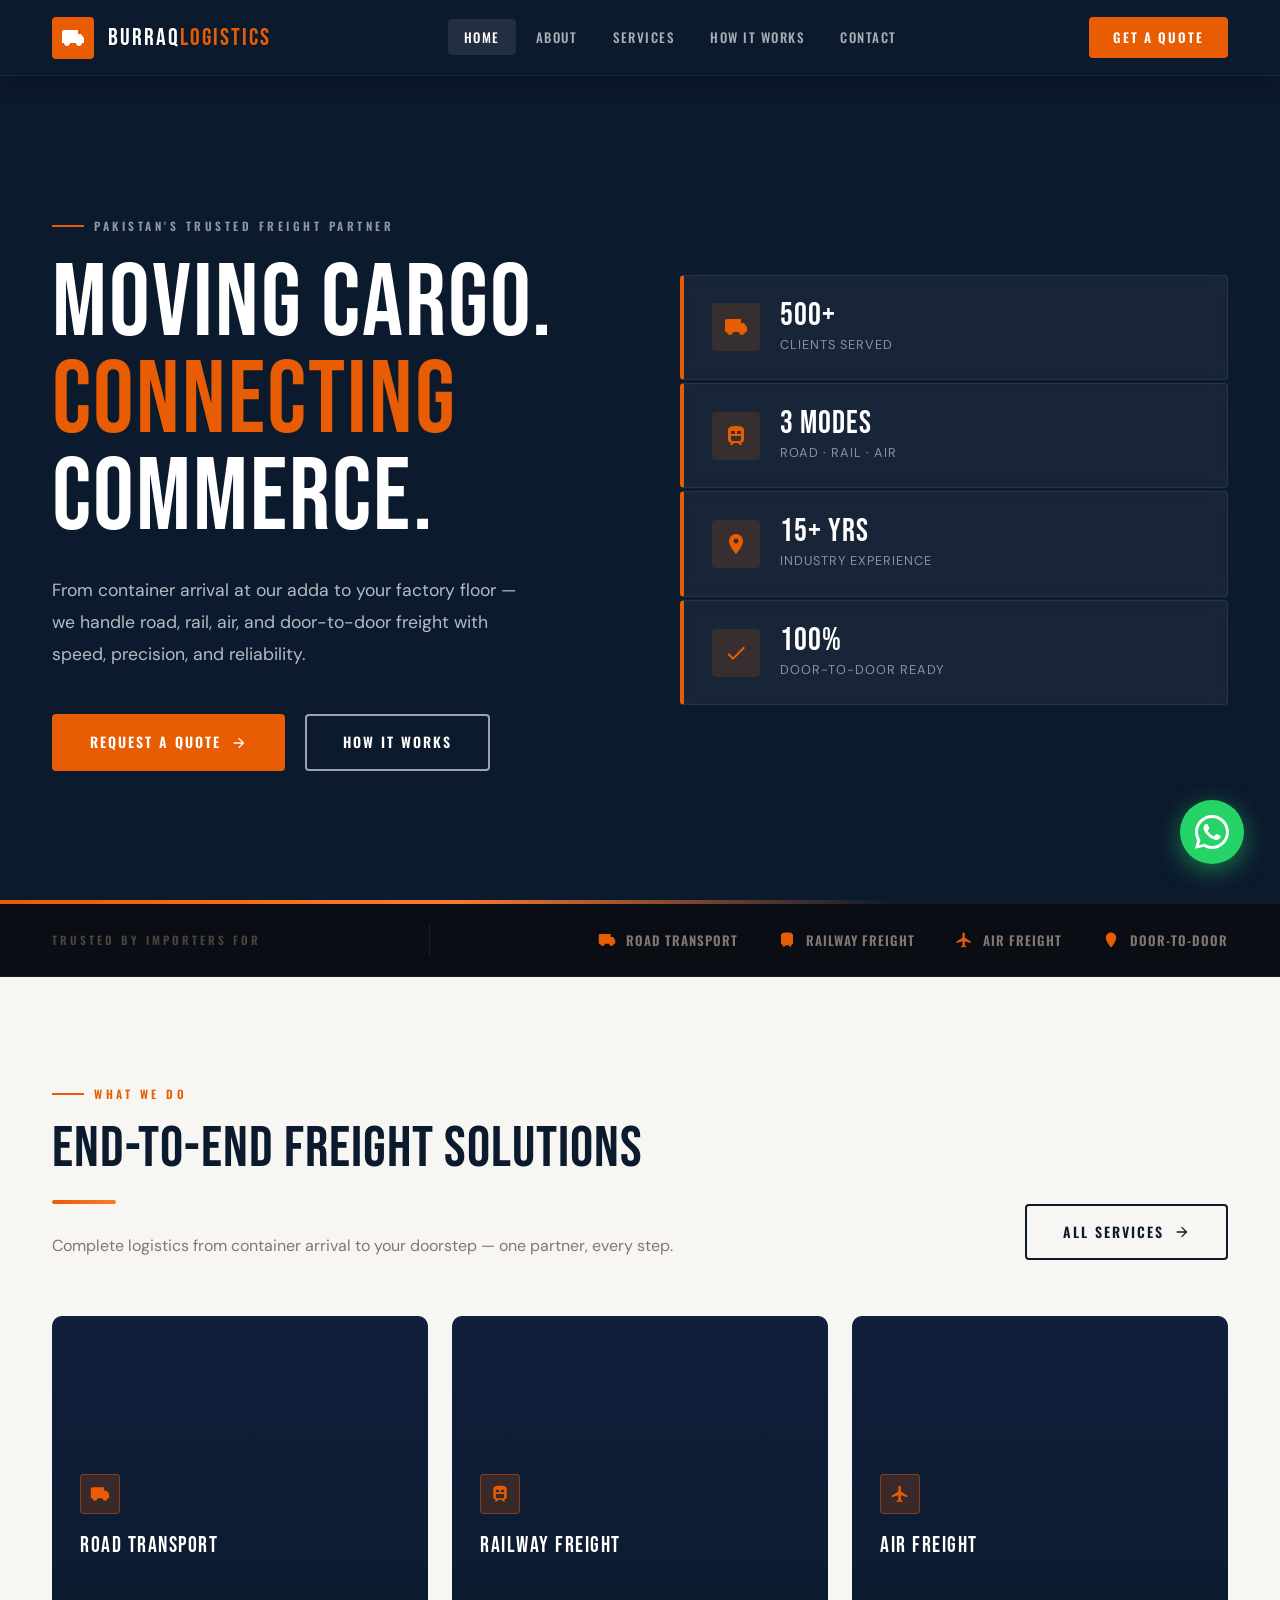
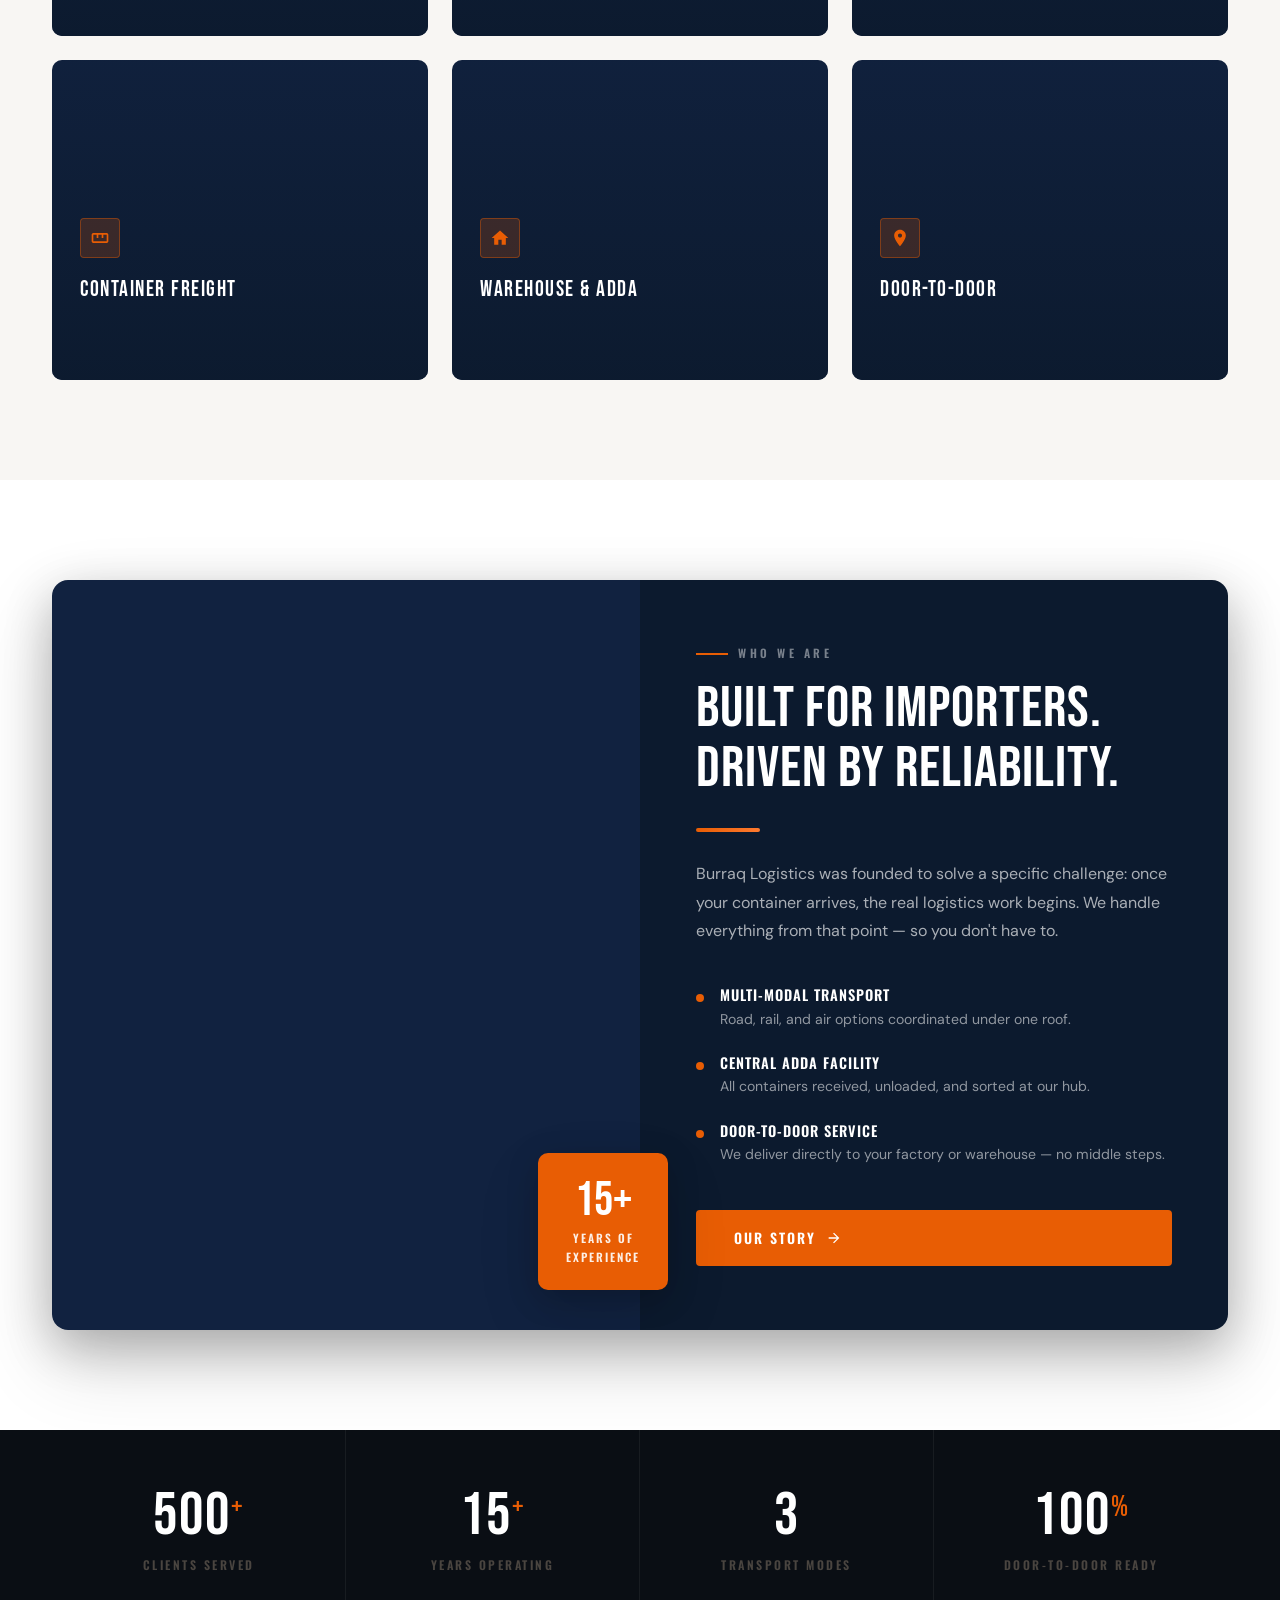
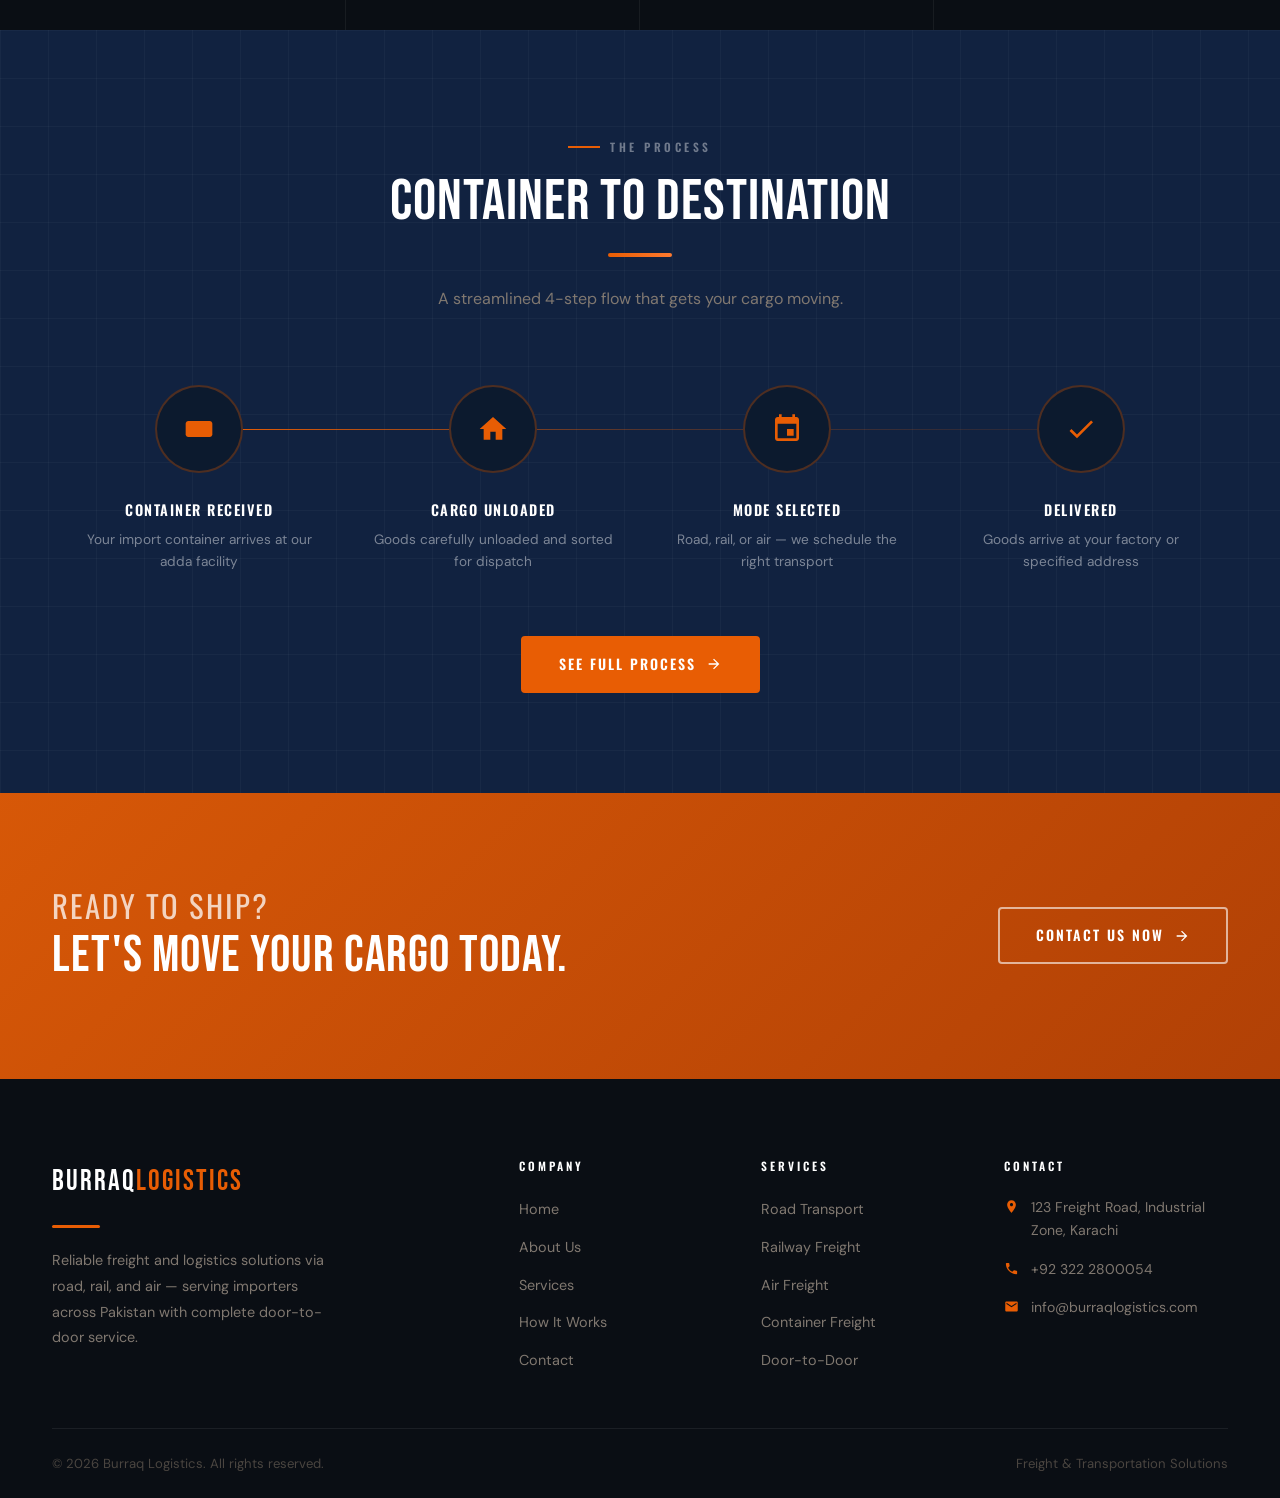
==== index.html @ a285e8ab "number change" ====
<!DOCTYPE html>
<html lang="en">
<head>
  <meta charset="UTF-8" />
  <meta name="viewport" content="width=device-width, initial-scale=1.0" />
  <meta name="description" content="Burraq Logistics — Pakistan's trusted freight partner. Road, rail, air, and door-to-door cargo solutions for importers." />
  <title>Burraq Logistics — Freight &amp; Transportation Solutions</title>
  <link rel="stylesheet" href="css/global.css" />
  <link rel="stylesheet" href="css/index.css" />
</head>
<body>

  <!-- ============================================================
       NAVBAR
  ============================================================ -->
  <nav class="navbar">
    <div class="container navbar__inner">

      <!-- Logo -->
      <a href="index.html" class="navbar__logo">
        <div class="navbar__logo-mark">
          <svg viewBox="0 0 24 24"><path d="M20 8h-3V4H3c-1.1 0-2 .9-2 2v11h2c0 1.66 1.34 3 3 3s3-1.34 3-3h6c0 1.66 1.34 3 3 3s3-1.34 3-3h2v-5l-3-4z"/></svg>
        </div>
        <span class="navbar__logo-name">Burraq<span>Logistics</span></span>
      </a>

      <!-- Desktop links -->
      <ul class="navbar__links">
        <li><a href="index.html" class="active">Home</a></li>
        <li><a href="about.html">About</a></li>
        <li><a href="services.html">Services</a></li>
        <li><a href="how-it-works.html">How It Works</a></li>
        <li><a href="contact.html">Contact</a></li>
      </ul>

      <!-- Desktop CTA -->
      <a href="contact.html" class="navbar__cta">Get a Quote</a>

      <!-- Mobile hamburger -->
      <button class="navbar__hamburger" aria-label="Toggle menu" aria-expanded="false">
        <span></span><span></span><span></span>
      </button>
    </div>

    <!-- Mobile dropdown -->
    <div class="navbar__mobile-menu">
      <a href="index.html">Home</a>
      <a href="about.html">About</a>
      <a href="services.html">Services</a>
      <a href="how-it-works.html">How It Works</a>
      <a href="contact.html">Contact</a>
      <a href="contact.html" style="color:var(--orange);margin-top:8px;">Get a Quote →</a>
    </div>
  </nav>


  <!-- ============================================================
       HERO
       IMAGE NEEDED: images/hero-bg.jpg
       Download from unsplash.com — search "freight truck highway night"
  ============================================================ -->
  <section class="hero">
    <div class="container">
      <div class="hero__inner">

        <!-- Left: text content -->
        <div class="hero__content">
          <span class="eyebrow">Pakistan's Trusted Freight Partner</span>

          <h1 class="hero__title">
            Moving Cargo.<br>
            <span class="highlight">Connecting</span><br>
            Commerce.
          </h1>

          <p class="hero__subtitle">
            From container arrival at our adda to your factory floor —
            we handle road, rail, air, and door-to-door freight with
            speed, precision, and reliability.
          </p>

          <div class="hero__actions">
            <a href="contact.html" class="btn btn-primary">
              Request a Quote
              <svg viewBox="0 0 24 24"><path d="M12 4l-1.41 1.41L16.17 11H4v2h12.17l-5.58 5.59L12 20l8-8z"/></svg>
            </a>
            <a href="how-it-works.html" class="btn btn-outline">How It Works</a>
          </div>
        </div>

        <!-- Right: stats panel -->
        <div class="hero__stats-panel">

          <div class="hero-stat">
            <div class="hero-stat__icon">
              <svg viewBox="0 0 24 24"><path d="M20 8h-3V4H3c-1.1 0-2 .9-2 2v11h2c0 1.66 1.34 3 3 3s3-1.34 3-3h6c0 1.66 1.34 3 3 3s3-1.34 3-3h2v-5l-3-4z"/></svg>
            </div>
            <div>
              <div class="hero-stat__num">500+</div>
              <div class="hero-stat__label">Clients Served</div>
            </div>
          </div>

          <div class="hero-stat">
            <div class="hero-stat__icon">
              <svg viewBox="0 0 24 24"><path d="M12 2c-4 0-8 .5-8 4v9.5C4 17.43 5.57 19 7.5 19L6 20.5v.5h2.23l2-2H14l2 2H18v-.5L16.5 19c1.93 0 3.5-1.57 3.5-3.5V6c0-3.5-3.58-4-8-4zm-5 5h4v3H7V7zm10 8.5c0 .83-.67 1.5-1.5 1.5h-7c-.83 0-1.5-.67-1.5-1.5V12h10v3.5zm0-5.5h-4V7h4v3z"/></svg>
            </div>
            <div>
              <div class="hero-stat__num">3 Modes</div>
              <div class="hero-stat__label">Road · Rail · Air</div>
            </div>
          </div>

          <div class="hero-stat">
            <div class="hero-stat__icon">
              <svg viewBox="0 0 24 24"><path d="M12 2C8.13 2 5 5.13 5 9c0 5.25 7 13 7 13s7-7.75 7-13c0-3.87-3.13-7-7-7zm0 9.5c-1.38 0-2.5-1.12-2.5-2.5s1.12-2.5 2.5-2.5 2.5 1.12 2.5 2.5-1.12 2.5-2.5 2.5z"/></svg>
            </div>
            <div>
              <div class="hero-stat__num">15+ Yrs</div>
              <div class="hero-stat__label">Industry Experience</div>
            </div>
          </div>

          <div class="hero-stat">
            <div class="hero-stat__icon">
              <svg viewBox="0 0 24 24"><path d="M9 16.17L4.83 12l-1.42 1.41L9 19 21 7l-1.41-1.41z"/></svg>
            </div>
            <div>
              <div class="hero-stat__num">100%</div>
              <div class="hero-stat__label">Door-to-Door Ready</div>
            </div>
          </div>

        </div>
      </div>
    </div>
  </section>


  <!-- ============================================================
       TRUST BAR — Below hero, quick trust signals
  ============================================================ -->
  <div class="trust-bar">
    <div class="container">
      <div class="trust-bar__inner">
        <span class="trust-bar__label">Trusted by importers for</span>
        <div class="trust-bar__divider"></div>
        <div class="trust-bar__items">
          <span class="trust-bar__item">
            <svg viewBox="0 0 24 24"><path d="M20 8h-3V4H3c-1.1 0-2 .9-2 2v11h2c0 1.66 1.34 3 3 3s3-1.34 3-3h6c0 1.66 1.34 3 3 3s3-1.34 3-3h2v-5l-3-4z"/></svg>
            Road Transport
          </span>
          <span class="trust-bar__item">
            <svg viewBox="0 0 24 24"><path d="M12 2c-4 0-8 .5-8 4v9.5C4 17.43 5.57 19 7.5 19L6 20.5v.5h2.23l2-2H14l2 2H18v-.5L16.5 19c1.93 0 3.5-1.57 3.5-3.5V6c0-3.5-3.58-4-8-4z"/></svg>
            Railway Freight
          </span>
          <span class="trust-bar__item">
            <svg viewBox="0 0 24 24"><path d="M21 16v-2l-8-5V3.5c0-.83-.67-1.5-1.5-1.5S10 2.67 10 3.5V9l-8 5v2l8-2.5V19l-2 1.5V22l3.5-1 3.5 1v-1.5L13 19v-5.5l8 2.5z"/></svg>
            Air Freight
          </span>
          <span class="trust-bar__item">
            <svg viewBox="0 0 24 24"><path d="M12 2C8.13 2 5 5.13 5 9c0 5.25 7 13 7 13s7-7.75 7-13c0-3.87-3.13-7-7-7z"/></svg>
            Door-to-Door
          </span>
        </div>
      </div>
    </div>
  </div>


  <!-- ============================================================
       SERVICES SECTION
       IMAGE NEEDED per card — see css/index.css for file names
  ============================================================ -->
  <section class="services-section">
    <div class="container">

      <div class="services-section__header">
        <div class="services-section__header-left">
          <span class="eyebrow">What We Do</span>
          <h2>End-to-End Freight Solutions</h2>
          <div class="accent-line"></div>
          <p>Complete logistics from container arrival to your doorstep — one partner, every step.</p>
        </div>
        <a href="services.html" class="btn btn-outline-dark" style="flex-shrink:0;">
          All Services
          <svg viewBox="0 0 24 24"><path d="M12 4l-1.41 1.41L16.17 11H4v2h12.17l-5.58 5.59L12 20l8-8z"/></svg>
        </a>
      </div>

      <!-- 6 service cards — each has a background image set in CSS -->
      <div class="services-grid">

        <!-- Road Transport -->
        <article class="svc-card svc-card--road">
          <div class="svc-card__img"></div>
          <div class="svc-card__overlay"></div>
          <div class="svc-card__stripe"></div>
          <div class="svc-card__content">
            <div class="svc-card__icon">
              <svg viewBox="0 0 24 24"><path d="M20 8h-3V4H3c-1.1 0-2 .9-2 2v11h2c0 1.66 1.34 3 3 3s3-1.34 3-3h6c0 1.66 1.34 3 3 3s3-1.34 3-3h2v-5l-3-4z"/></svg>
            </div>
            <div class="svc-card__title">Road Transport</div>
            <p class="svc-card__desc">Direct truck dispatch from our adda to your delivery address — flexible and reliable.</p>
            <a href="services.html#road" class="svc-card__link">
              Learn More
              <svg viewBox="0 0 24 24"><path d="M12 4l-1.41 1.41L16.17 11H4v2h12.17l-5.58 5.59L12 20l8-8z"/></svg>
            </a>
          </div>
        </article>

        <!-- Railway Freight -->
        <article class="svc-card svc-card--railway">
          <div class="svc-card__img"></div>
          <div class="svc-card__overlay"></div>
          <div class="svc-card__stripe"></div>
          <div class="svc-card__content">
            <div class="svc-card__icon">
              <svg viewBox="0 0 24 24"><path d="M12 2c-4 0-8 .5-8 4v9.5C4 17.43 5.57 19 7.5 19L6 20.5v.5h2.23l2-2H14l2 2H18v-.5L16.5 19c1.93 0 3.5-1.57 3.5-3.5V6c0-3.5-3.58-4-8-4zm-5 5h4v3H7V7zm10 8.5c0 .83-.67 1.5-1.5 1.5h-7c-.83 0-1.5-.67-1.5-1.5V12h10v3.5zm0-5.5h-4V7h4v3z"/></svg>
            </div>
            <div class="svc-card__title">Railway Freight</div>
            <p class="svc-card__desc">Bulk cargo loaded into bogies and dispatched via national rail — economical for long haul.</p>
            <a href="services.html#railway" class="svc-card__link">
              Learn More
              <svg viewBox="0 0 24 24"><path d="M12 4l-1.41 1.41L16.17 11H4v2h12.17l-5.58 5.59L12 20l8-8z"/></svg>
            </a>
          </div>
        </article>

        <!-- Air Freight -->
        <article class="svc-card svc-card--air">
          <div class="svc-card__img"></div>
          <div class="svc-card__overlay"></div>
          <div class="svc-card__stripe"></div>
          <div class="svc-card__content">
            <div class="svc-card__icon">
              <svg viewBox="0 0 24 24"><path d="M21 16v-2l-8-5V3.5c0-.83-.67-1.5-1.5-1.5S10 2.67 10 3.5V9l-8 5v2l8-2.5V19l-2 1.5V22l3.5-1 3.5 1v-1.5L13 19v-5.5l8 2.5z"/></svg>
            </div>
            <div class="svc-card__title">Air Freight</div>
            <p class="svc-card__desc">Time-critical shipments handled with priority coordination through air channels.</p>
            <a href="services.html#air" class="svc-card__link">
              Learn More
              <svg viewBox="0 0 24 24"><path d="M12 4l-1.41 1.41L16.17 11H4v2h12.17l-5.58 5.59L12 20l8-8z"/></svg>
            </a>
          </div>
        </article>

        <!-- Container Freight -->
        <article class="svc-card svc-card--container">
          <div class="svc-card__img"></div>
          <div class="svc-card__overlay"></div>
          <div class="svc-card__stripe"></div>
          <div class="svc-card__content">
            <div class="svc-card__icon">
              <svg viewBox="0 0 24 24"><path d="M20 6H4c-1.1 0-2 .9-2 2v8c0 1.1.9 2 2 2h16c1.1 0 2-.9 2-2V8c0-1.1-.9-2-2-2zm0 10H4V8h4v4h2V8h4v4h2V8h4v8z"/></svg>
            </div>
            <div class="svc-card__title">Container Freight</div>
            <p class="svc-card__desc">Goods transferred from import containers to our managed containers for streamlined dispatch.</p>
            <a href="services.html#container" class="svc-card__link">
              Learn More
              <svg viewBox="0 0 24 24"><path d="M12 4l-1.41 1.41L16.17 11H4v2h12.17l-5.58 5.59L12 20l8-8z"/></svg>
            </a>
          </div>
        </article>

        <!-- Warehouse & Adda -->
        <article class="svc-card svc-card--warehouse">
          <div class="svc-card__img"></div>
          <div class="svc-card__overlay"></div>
          <div class="svc-card__stripe"></div>
          <div class="svc-card__content">
            <div class="svc-card__icon">
              <svg viewBox="0 0 24 24"><path d="M10 20v-6h4v6h5v-8h3L12 3 2 12h3v8z"/></svg>
            </div>
            <div class="svc-card__title">Warehouse &amp; Adda</div>
            <p class="svc-card__desc">Our central hub where all containers are received, unloaded, sorted, and prepared for dispatch.</p>
            <a href="services.html#warehouse" class="svc-card__link">
              Learn More
              <svg viewBox="0 0 24 24"><path d="M12 4l-1.41 1.41L16.17 11H4v2h12.17l-5.58 5.59L12 20l8-8z"/></svg>
            </a>
          </div>
        </article>

        <!-- Door-to-Door -->
        <article class="svc-card svc-card--door">
          <div class="svc-card__img"></div>
          <div class="svc-card__overlay"></div>
          <div class="svc-card__stripe"></div>
          <div class="svc-card__content">
            <div class="svc-card__icon">
              <svg viewBox="0 0 24 24"><path d="M12 2C8.13 2 5 5.13 5 9c0 5.25 7 13 7 13s7-7.75 7-13c0-3.87-3.13-7-7-7zm0 9.5c-1.38 0-2.5-1.12-2.5-2.5s1.12-2.5 2.5-2.5 2.5 1.12 2.5 2.5-1.12 2.5-2.5 2.5z"/></svg>
            </div>
            <div class="svc-card__title">Door-to-Door</div>
            <p class="svc-card__desc">Full-service delivery from our adda directly to your factory, warehouse, or any address.</p>
            <a href="services.html#door-to-door" class="svc-card__link">
              Learn More
              <svg viewBox="0 0 24 24"><path d="M12 4l-1.41 1.41L16.17 11H4v2h12.17l-5.58 5.59L12 20l8-8z"/></svg>
            </a>
          </div>
        </article>

      </div>
    </div>
  </section>


  <!-- ============================================================
       ABOUT TEASER
       IMAGE NEEDED: images/about-teaser.jpg
       Search: "logistics professionals warehouse team"
  ============================================================ -->
  <section class="about-teaser">
    <div class="container">
      <div class="about-teaser__inner">

        <!-- Left: photo -->
        <div class="about-teaser__photo">
          <!-- Badge overlapping bottom-right of photo -->
          <div class="about-teaser__badge">
            <span class="about-teaser__badge-num">15+</span>
            <span class="about-teaser__badge-label">Years of<br>Experience</span>
          </div>
        </div>

        <!-- Right: content on navy background -->
        <div class="about-teaser__content">
          <span class="eyebrow" style="color:rgba(255,255,255,0.45);">Who We Are</span>
          <h2>Built for Importers.<br>Driven by Reliability.</h2>
          <div class="accent-line"></div>

          <p>
            Burraq Logistics was founded to solve a specific challenge:
            once your container arrives, the real logistics work begins.
            We handle everything from that point — so you don't have to.
          </p>

          <div class="about-features">
            <div class="about-feature">
              <div class="about-feature__dot"></div>
              <div>
                <h5>Multi-Modal Transport</h5>
                <p>Road, rail, and air options coordinated under one roof.</p>
              </div>
            </div>
            <div class="about-feature">
              <div class="about-feature__dot"></div>
              <div>
                <h5>Central Adda Facility</h5>
                <p>All containers received, unloaded, and sorted at our hub.</p>
              </div>
            </div>
            <div class="about-feature">
              <div class="about-feature__dot"></div>
              <div>
                <h5>Door-to-Door Service</h5>
                <p>We deliver directly to your factory or warehouse — no middle steps.</p>
              </div>
            </div>
          </div>

          <a href="about.html" class="btn btn-primary">
            Our Story
            <svg viewBox="0 0 24 24"><path d="M12 4l-1.41 1.41L16.17 11H4v2h12.17l-5.58 5.59L12 20l8-8z"/></svg>
          </a>
        </div>

      </div>
    </div>
  </section>


  <!-- ============================================================
       STATS BAND — 4 key numbers
  ============================================================ -->
  <section class="stats-band">
    <div class="container">
      <div class="stats-band__grid">

        <div class="stats-band__item">
          <div class="stats-band__num">500<sup>+</sup></div>
          <div class="stats-band__label">Clients Served</div>
        </div>

        <div class="stats-band__item">
          <div class="stats-band__num">15<sup>+</sup></div>
          <div class="stats-band__label">Years Operating</div>
        </div>

        <div class="stats-band__item">
          <div class="stats-band__num">3</div>
          <div class="stats-band__label">Transport Modes</div>
        </div>

        <div class="stats-band__item">
          <div class="stats-band__num">100<sup>%</sup></div>
          <div class="stats-band__label">Door-to-Door Ready</div>
        </div>

      </div>
    </div>
  </section>


  <!-- ============================================================
       PROCESS TEASER — 4 steps
  ============================================================ -->
  <section class="process-teaser section-pad">
    <div class="container">

      <div class="process-teaser__header">
        <span class="eyebrow" style="color:rgba(255,255,255,0.4);">The Process</span>
        <h2 style="color:var(--white);">Container to Destination</h2>
        <div class="accent-line center"></div>
        <p>A streamlined 4-step flow that gets your cargo moving.</p>
      </div>

      <div class="process-steps">

        <div class="proc-step">
          <div class="proc-step__circle">
            <svg viewBox="0 0 24 24"><path d="M20 6H4c-1.1 0-2 .9-2 2v8c0 1.1.9 2 2 2h16c1.1 0 2-.9 2-2V8c0-1.1-.9-2-2-2z"/></svg>
          </div>
          <h4>Container Received</h4>
          <p>Your import container arrives at our adda facility</p>
        </div>

        <div class="proc-step">
          <div class="proc-step__circle">
            <svg viewBox="0 0 24 24"><path d="M10 20v-6h4v6h5v-8h3L12 3 2 12h3v8z"/></svg>
          </div>
          <h4>Cargo Unloaded</h4>
          <p>Goods carefully unloaded and sorted for dispatch</p>
        </div>

        <div class="proc-step">
          <div class="proc-step__circle">
            <svg viewBox="0 0 24 24"><path d="M17 12h-5v5h5v-5zM16 1v2H8V1H6v2H5c-1.11 0-1.99.9-1.99 2L3 19c0 1.1.89 2 2 2h14c1.1 0 2-.9 2-2V5c0-1.1-.9-2-2-2h-1V1h-2zm3 18H5V8h14v11z"/></svg>
          </div>
          <h4>Mode Selected</h4>
          <p>Road, rail, or air — we schedule the right transport</p>
        </div>

        <div class="proc-step">
          <div class="proc-step__circle">
            <svg viewBox="0 0 24 24"><path d="M9 16.17L4.83 12l-1.42 1.41L9 19 21 7l-1.41-1.41z"/></svg>
          </div>
          <h4>Delivered</h4>
          <p>Goods arrive at your factory or specified address</p>
        </div>

      </div>

      <div class="process-teaser__cta">
        <a href="how-it-works.html" class="btn btn-primary">
          See Full Process
          <svg viewBox="0 0 24 24"><path d="M12 4l-1.41 1.41L16.17 11H4v2h12.17l-5.58 5.59L12 20l8-8z"/></svg>
        </a>
      </div>

    </div>
  </section>


  <!-- ============================================================
       CTA BANNER
       IMAGE: images/cta-bg.jpg → search "logistics industrial aerial"
  ============================================================ -->
  <section class="cta-banner">
    <div class="container">
      <div class="cta-banner__inner">

        <h2>
          <span>Ready to Ship?</span>
          Let's Move Your Cargo Today.
        </h2>

        <a href="contact.html" class="btn btn-outline" style="flex-shrink:0;">
          Contact Us Now
          <svg viewBox="0 0 24 24"><path d="M12 4l-1.41 1.41L16.17 11H4v2h12.17l-5.58 5.59L12 20l8-8z"/></svg>
        </a>

      </div>
    </div>
  </section>


  <!-- ============================================================
       FOOTER
  ============================================================ -->
  <footer>
    <div class="container">
      <div class="footer__top">

        <!-- Brand -->
        <div class="footer__brand">
          <div class="logo-text">Burraq<span>Logistics</span></div>
          <div class="footer__brand-line"></div>
          <p>Reliable freight and logistics solutions via road, rail, and air — serving importers across Pakistan with complete door-to-door service.</p>
        </div>

        <!-- Company links -->
        <div class="footer__col">
          <h6>Company</h6>
          <ul>
            <li><a href="index.html">Home</a></li>
            <li><a href="about.html">About Us</a></li>
            <li><a href="services.html">Services</a></li>
            <li><a href="how-it-works.html">How It Works</a></li>
            <li><a href="contact.html">Contact</a></li>
          </ul>
        </div>

        <!-- Services links -->
        <div class="footer__col">
          <h6>Services</h6>
          <ul>
            <li><a href="services.html#road">Road Transport</a></li>
            <li><a href="services.html#railway">Railway Freight</a></li>
            <li><a href="services.html#air">Air Freight</a></li>
            <li><a href="services.html#container">Container Freight</a></li>
            <li><a href="services.html#door-to-door">Door-to-Door</a></li>
          </ul>
        </div>

        <!-- Contact info -->
        <div class="footer__col">
          <h6>Contact</h6>
          <div class="footer__contact-row">
            <svg viewBox="0 0 24 24"><path d="M12 2C8.13 2 5 5.13 5 9c0 5.25 7 13 7 13s7-7.75 7-13c0-3.87-3.13-7-7-7zm0 9.5c-1.38 0-2.5-1.12-2.5-2.5s1.12-2.5 2.5-2.5 2.5 1.12 2.5 2.5-1.12 2.5-2.5 2.5z"/></svg>
            <span>123 Freight Road, Industrial Zone, Karachi</span>
          </div>
          <div class="footer__contact-row">
            <svg viewBox="0 0 24 24"><path d="M6.62 10.79c1.44 2.83 3.76 5.14 6.59 6.59l2.2-2.2c.27-.27.67-.36 1.02-.24 1.12.37 2.33.57 3.57.57.55 0 1 .45 1 1V20c0 .55-.45 1-1 1-9.39 0-17-7.61-17-17 0-.55.45-1 1-1h3.5c.55 0 1 .45 1 1 0 1.25.2 2.45.57 3.57.11.35.03.74-.25 1.02l-2.2 2.2z"/></svg>
            <span>+92 322 2800054</span>
          </div>
          <div class="footer__contact-row">
            <svg viewBox="0 0 24 24"><path d="M20 4H4c-1.1 0-1.99.9-1.99 2L2 18c0 1.1.9 2 2 2h16c1.1 0 2-.9 2-2V6c0-1.1-.9-2-2-2zm0 4l-8 5-8-5V6l8 5 8-5v2z"/></svg>
            <span>info@burraqlogistics.com</span>
          </div>
        </div>

      </div>

      <div class="footer__bottom">
        <span>&copy; <span class="footer-year">2025</span> Burraq Logistics. All rights reserved.</span>
        <span>Freight &amp; Transportation Solutions</span>
      </div>
    </div>
  </footer>

  <script src="js/main.js"></script>

<a 
  href="https://wa.me/923222800054?text=Hi%2C%20I%27d%20like%20to%20enquire%20about%20freight%20services."
  class="whatsapp-float"
  target="_blank"
  rel="noopener noreferrer"
>
  <svg viewBox="0 0 24 24"><path d="M17.472 14.382c-.297-.149-1.758-.867-2.03-.967-.273-.099-.471-.148-.67.15-.197.297-.767.966-.94 1.164-.173.199-.347.223-.644.075-.297-.15-1.255-.463-2.39-1.475-.883-.788-1.48-1.761-1.653-2.059-.173-.297-.018-.458.13-.606.134-.133.298-.347.446-.52.149-.174.198-.298.298-.497.099-.198.05-.371-.025-.52-.075-.149-.669-1.612-.916-2.207-.242-.579-.487-.5-.669-.51-.173-.008-.371-.01-.57-.01-.198 0-.52.074-.792.372-.272.297-1.04 1.016-1.04 2.479 0 1.462 1.065 2.875 1.213 3.074.149.198 2.096 3.2 5.077 4.487.709.306 1.262.489 1.694.625.712.227 1.36.195 1.871.118.571-.085 1.758-.719 2.006-1.413.248-.694.248-1.289.173-1.413-.074-.124-.272-.198-.57-.347z"/><path d="M12 0C5.373 0 0 5.373 0 12c0 2.122.554 4.118 1.523 5.847L.057 23.882l6.194-1.438A11.934 11.934 0 0012 24c6.627 0 12-5.373 12-12S18.627 0 12 0zm0 21.894a9.878 9.878 0 01-5.031-1.378l-.361-.214-3.741.981.999-3.648-.235-.374A9.855 9.855 0 012.106 12C2.106 6.58 6.58 2.106 12 2.106S21.894 6.58 21.894 12 17.42 21.894 12 21.894z"/></svg>
</a>

</body>
</html>
---- css/global.css ----
/* ============================================================
   global.css — Foundation styles for ALL pages
   Design: Premium industrial logistics — bold, image-driven,
   authoritative. Inspired by Maersk, DHL, XPO Logistics.
   Fonts: Bebas Neue (display) + DM Sans (body)
   ============================================================ */

/* ── Google Fonts ── */
@import url('https://fonts.googleapis.com/css2?family=Bebas+Neue&family=DM+Sans:wght@300;400;500;600;700&family=Oswald:wght@400;500;600;700&display=swap');

/* ── Design Tokens ── */
:root {
  /* Core brand colors */
  --navy:        #0c1a2e;
  --navy-mid:    #112240;
  --navy-light:  #1a3458;
  --orange:      #e85d04;
  --orange-dk:   #c44d00;
  --orange-lt:   #ff7a2f;

  /* Neutral palette */
  --white:       #ffffff;
  --off-white:   #f8f6f3;
  --gray-50:     #f2f0ed;
  --gray-100:    #e8e4df;
  --gray-300:    #b8b2aa;
  --gray-500:    #807870;
  --gray-700:    #4a4540;
  --black:       #0a0e14;

  /* Typography */
  --font-display: 'Bebas Neue', 'Oswald', sans-serif;
  --font-heading: 'Oswald', sans-serif;
  --font-body:    'DM Sans', sans-serif;

  /* Layout */
  --max-width: 1240px;
  --nav-height: 76px;

  /* Shadows */
  --shadow-sm:  0 1px 4px rgba(0,0,0,0.08), 0 4px 12px rgba(0,0,0,0.06);
  --shadow-md:  0 4px 16px rgba(0,0,0,0.12), 0 8px 32px rgba(0,0,0,0.08);
  --shadow-lg:  0 8px 32px rgba(0,0,0,0.18), 0 24px 64px rgba(0,0,0,0.12);
  --shadow-xl:  0 16px 48px rgba(0,0,0,0.24), 0 32px 80px rgba(0,0,0,0.16);

  /* Border radius */
  --r-sm: 4px;
  --r-md: 10px;
  --r-lg: 16px;

  /* Image overlays */
  --overlay-dark:  rgba(12, 26, 46, 0.75);
  --overlay-mid:   rgba(12, 26, 46, 0.55);
  --overlay-light: rgba(12, 26, 46, 0.35);
}

/* ── Reset ── */
*, *::before, *::after {
  box-sizing: border-box;
  margin: 0;
  padding: 0;
}

html {
  scroll-behavior: smooth;
  font-size: 16px;
  -webkit-font-smoothing: antialiased;
}

body {
  font-family: var(--font-body);
  background-color: var(--white);
  color: var(--gray-700);
  line-height: 1.6;
  min-height: 100vh;
  display: flex;
  flex-direction: column;
}

img {
  max-width: 100%;
  height: auto;
  display: block;
}

a { text-decoration: none; color: inherit; }
ul { list-style: none; }
button { font-family: inherit; }

/* ── Typography ── */
h1, h2, h3 {
  font-family: var(--font-display);
  font-weight: 400; /* Bebas Neue is inherently bold */
  letter-spacing: 1px;
  line-height: 1.05;
  color: var(--navy);
}

h4, h5, h6 {
  font-family: var(--font-heading);
  font-weight: 600;
  line-height: 1.2;
  color: var(--navy);
}

h1 { font-size: clamp(3rem, 7vw, 6rem); }
h2 { font-size: clamp(2.2rem, 4.5vw, 3.6rem); }
h3 { font-size: clamp(1.6rem, 3vw, 2.4rem); }
h4 { font-size: clamp(1.1rem, 2vw, 1.4rem); }
h5 { font-size: 1rem; }

p {
  font-size: 1rem;
  line-height: 1.8;
  color: var(--gray-500);
}

/* ── Layout Utilities ── */
.container {
  width: 100%;
  max-width: var(--max-width);
  margin: 0 auto;
  padding: 0 32px;
}

.section-pad     { padding: 100px 0; }
.section-pad-sm  { padding: 64px 0; }
.section-pad-lg  { padding: 128px 0; }

/* Eyebrow label above headings */
.eyebrow {
  display: inline-flex;
  align-items: center;
  gap: 10px;
  font-family: var(--font-heading);
  font-size: 0.72rem;
  font-weight: 600;
  letter-spacing: 3.5px;
  text-transform: uppercase;
  color: var(--orange);
  margin-bottom: 16px;
}

/* Decorative line before eyebrow text */
.eyebrow::before {
  content: '';
  display: block;
  width: 32px;
  height: 2px;
  background-color: var(--orange);
  flex-shrink: 0;
}

/* Orange accent underline under headings */
.accent-line {
  width: 64px;
  height: 4px;
  background: linear-gradient(to right, var(--orange), var(--orange-lt));
  border-radius: 2px;
  margin: 20px 0 28px;
}

.accent-line.center { margin-left: auto; margin-right: auto; }

/* ── Buttons ── */
.btn {
  display: inline-flex;
  align-items: center;
  gap: 10px;
  font-family: var(--font-heading);
  font-size: 0.875rem;
  font-weight: 600;
  letter-spacing: 2px;
  text-transform: uppercase;
  padding: 15px 36px;
  border-radius: var(--r-sm);
  border: 2px solid transparent;
  cursor: pointer;
  transition: all 0.22s ease;
  white-space: nowrap;
}

/* Arrow icon inside button */
.btn svg {
  width: 16px;
  height: 16px;
  fill: currentColor;
  transition: transform 0.2s ease;
}

.btn:hover svg { transform: translateX(3px); }

/* Solid orange */
.btn-primary {
  background: var(--orange);
  color: var(--white);
  border-color: var(--orange);
}
.btn-primary:hover {
  background: var(--orange-dk);
  border-color: var(--orange-dk);
  transform: translateY(-1px);
  box-shadow: 0 6px 20px rgba(232,93,4,0.35);
}

/* Outline white (for dark backgrounds) */
.btn-outline {
  background: transparent;
  color: var(--white);
  border-color: rgba(255,255,255,0.6);
}
.btn-outline:hover {
  background: var(--white);
  color: var(--navy);
  border-color: var(--white);
}

/* Outline dark (for light backgrounds) */
.btn-outline-dark {
  background: transparent;
  color: var(--navy);
  border-color: var(--navy);
}
.btn-outline-dark:hover {
  background: var(--navy);
  color: var(--white);
}

/* ── NAVBAR ── */
.navbar {
  position: sticky;
  top: 0;
  z-index: 1000;
  height: var(--nav-height);
  background-color: var(--navy);
  border-bottom: 1px solid rgba(255,255,255,0.06);
  box-shadow: 0 4px 24px rgba(0,0,0,0.3);
}

.navbar__inner {
  height: 100%;
  display: flex;
  align-items: center;
  justify-content: space-between;
  gap: 32px;
}

/* Logo */
.navbar__logo {
  display: flex;
  align-items: center;
  gap: 14px;
  flex-shrink: 0;
}

.navbar__logo-mark {
  width: 42px;
  height: 42px;
  background: var(--orange);
  border-radius: var(--r-sm);
  display: flex;
  align-items: center;
  justify-content: center;
}

.navbar__logo-mark svg {
  width: 24px;
  height: 24px;
  fill: var(--white);
}

.navbar__logo-name {
  font-family: var(--font-display);
  font-size: 1.5rem;
  letter-spacing: 2px;
  color: var(--white);
  line-height: 1;
}

.navbar__logo-name span { color: var(--orange); }

/* Nav links */
.navbar__links {
  display: flex;
  align-items: center;
  gap: 4px;
}

.navbar__links a {
  font-family: var(--font-heading);
  font-size: 0.82rem;
  font-weight: 500;
  letter-spacing: 1.5px;
  text-transform: uppercase;
  color: rgba(255,255,255,0.65);
  padding: 8px 16px;
  border-radius: var(--r-sm);
  transition: color 0.2s, background 0.2s;
}

.navbar__links a:hover,
.navbar__links a.active {
  color: var(--white);
  background: rgba(255,255,255,0.09);
}

/* Nav CTA */
.navbar__cta {
  font-family: var(--font-heading);
  font-size: 0.82rem;
  font-weight: 600;
  letter-spacing: 2px;
  text-transform: uppercase;
  color: var(--white);
  background: var(--orange);
  padding: 10px 24px;
  border-radius: var(--r-sm);
  border: none;
  cursor: pointer;
  transition: background 0.2s, box-shadow 0.2s;
  white-space: nowrap;
}

.navbar__cta:hover {
  background: var(--orange-dk);
  box-shadow: 0 4px 16px rgba(232,93,4,0.4);
}

/* Hamburger */
.navbar__hamburger {
  display: none;
  flex-direction: column;
  justify-content: space-between;
  width: 28px;
  height: 20px;
  background: none;
  border: none;
  cursor: pointer;
  padding: 0;
}

.navbar__hamburger span {
  display: block;
  width: 100%;
  height: 2px;
  background: var(--white);
  border-radius: 2px;
  transition: transform 0.3s, opacity 0.3s;
}

/* Mobile menu */
.navbar__mobile-menu {
  display: none;
  position: absolute;
  top: var(--nav-height);
  left: 0;
  right: 0;
  background: var(--navy-mid);
  flex-direction: column;
  gap: 2px;
  padding: 16px 24px 24px;
  border-top: 2px solid var(--orange);
  box-shadow: var(--shadow-lg);
}

.navbar__mobile-menu.open { display: flex; }

.navbar__mobile-menu a {
  font-family: var(--font-heading);
  font-size: 0.95rem;
  font-weight: 500;
  letter-spacing: 1.5px;
  text-transform: uppercase;
  color: rgba(255,255,255,0.7);
  padding: 14px 8px;
  border-bottom: 1px solid rgba(255,255,255,0.06);
  transition: color 0.2s;
}

.navbar__mobile-menu a:last-child { border-bottom: none; }
.navbar__mobile-menu a:hover { color: var(--orange); }

/* ── PAGE HERO BANNER (inner pages) ── */
/* Background image set in each page's CSS */
.page-hero {
  position: relative;
  padding: 100px 0 80px;
  background-color: var(--navy);
  background-size: cover;
  background-position: center;
  overflow: hidden;
}

/* Dark overlay on hero image */
.page-hero::before {
  content: '';
  position: absolute;
  inset: 0;
  background: linear-gradient(
    135deg,
    rgba(12, 26, 46, 0.92) 0%,
    rgba(12, 26, 46, 0.70) 100%
  );
}

/* Orange bottom border */
.page-hero::after {
  content: '';
  position: absolute;
  bottom: 0;
  left: 0;
  right: 0;
  height: 4px;
  background: linear-gradient(to right, var(--orange), var(--orange-lt));
}

.page-hero__content {
  position: relative;
  z-index: 1;
}

.page-hero h1 {
  color: var(--white);
  margin-bottom: 16px;
}

.page-hero p {
  color: rgba(255,255,255,0.75);
  font-size: 1.1rem;
  max-width: 580px;
}

/* Breadcrumb */
.breadcrumb {
  display: flex;
  align-items: center;
  gap: 8px;
  font-family: var(--font-body);
  font-size: 0.82rem;
  color: rgba(255,255,255,0.45);
  margin-bottom: 24px;
}

.breadcrumb a {
  color: rgba(255,255,255,0.6);
  transition: color 0.2s;
}

.breadcrumb a:hover { color: var(--orange); }
.breadcrumb .sep { opacity: 0.4; }

/* ── FOOTER ── */
footer {
  background-color: var(--black);
  color: var(--gray-300);
  margin-top: auto;
}

.footer__top {
  padding: 80px 0 56px;
  display: grid;
  grid-template-columns: 2.2fr 1fr 1fr 1.2fr;
  gap: 56px;
  border-bottom: 1px solid rgba(255,255,255,0.07);
}

/* Brand column */
.footer__brand .logo-text {
  font-family: var(--font-display);
  font-size: 1.8rem;
  letter-spacing: 2px;
  color: var(--white);
}

.footer__brand .logo-text span { color: var(--orange); }

.footer__brand p {
  margin-top: 16px;
  font-size: 0.9rem;
  color: var(--gray-500);
  line-height: 1.8;
  max-width: 280px;
}

/* Orange divider under brand */
.footer__brand-line {
  width: 48px;
  height: 3px;
  background: var(--orange);
  border-radius: 2px;
  margin: 20px 0;
}

/* Nav columns */
.footer__col h6 {
  font-family: var(--font-heading);
  font-size: 0.72rem;
  font-weight: 600;
  letter-spacing: 3px;
  text-transform: uppercase;
  color: var(--white);
  margin-bottom: 24px;
}

.footer__col ul {
  display: flex;
  flex-direction: column;
  gap: 12px;
}

.footer__col ul li a {
  font-size: 0.9rem;
  color: var(--gray-500);
  transition: color 0.2s, padding-left 0.2s;
}

.footer__col ul li a:hover {
  color: var(--orange);
  padding-left: 4px;
}

/* Contact items */
.footer__contact-row {
  display: flex;
  align-items: flex-start;
  gap: 12px;
  margin-bottom: 16px;
  font-size: 0.88rem;
  color: var(--gray-500);
  line-height: 1.6;
}

.footer__contact-row svg {
  width: 15px;
  height: 15px;
  fill: var(--orange);
  flex-shrink: 0;
  margin-top: 3px;
}

/* Bottom bar */
.footer__bottom {
  padding: 24px 0;
  display: flex;
  align-items: center;
  justify-content: space-between;
  font-size: 0.82rem;
  color: var(--gray-700);
}

/* ── RESPONSIVE ── */
@media (max-width: 1024px) {
  .footer__top {
    grid-template-columns: 1fr 1fr;
    gap: 40px;
  }
}

@media (max-width: 768px) {
  .container { padding: 0 20px; }

  .navbar__links,
  .navbar__cta { display: none; }

  .navbar__hamburger { display: flex; }

  .footer__top {
    grid-template-columns: 1fr;
    gap: 32px;
    padding: 56px 0 40px;
  }

  .footer__bottom {
    flex-direction: column;
    gap: 8px;
    text-align: center;
  }

  .section-pad    { padding: 72px 0; }
  .section-pad-lg { padding: 96px 0; }
}
/* ── WHATSAPP FLOATING BUTTON ── */
.whatsapp-float {
  position: fixed;
  bottom: 36px;
  right: 36px;
  z-index: 9999;
  width: 64px;
  height: 64px;
  border-radius: 50%;
  background: #25d366;
  display: flex;
  align-items: center;
  justify-content: center;
  box-shadow: 0 6px 24px rgba(37,211,102,0.5);
  transition: transform 0.2s, box-shadow 0.2s;
}

.whatsapp-float:hover {
  transform: scale(1.12);
  box-shadow: 0 10px 32px rgba(37,211,102,0.6);
}

.whatsapp-float svg {
  width: 34px;
  height: 34px;
  fill: #fff;
}
---- css/index.css ----
/* ============================================================
   index.css — Home page styles
   Sections: Hero, Stats, Services grid, About split,
   Process steps, Why Us, CTA banner
   ============================================================ */

/* ── HERO ──
   Full-viewport image background with layered gradient overlay.
   IMAGE NEEDED: images/hero-bg.jpg
   Download from Unsplash — search "freight truck highway night"
   or "logistics cargo highway aerial"
── */
.hero {
  position: relative;
  min-height: 92vh;
  display: flex;
  align-items: center;
  background-color: var(--navy);          /* fallback color */
  background-image: url('https://res.cloudinary.com/dwaxgussx/image/upload/v1773956838/hero-bg_w3ppef.avif');
  background-size: cover;
  background-position: center 40%;
  background-attachment: fixed;           /* parallax effect */
  overflow: hidden;
}

/* Multi-layer dark gradient — keeps text readable on any image */
.hero::before {
  content: '';
  position: absolute;
  inset: 0;
  background:
    linear-gradient(to right, rgba(12,26,46,0.96) 40%, rgba(12,26,46,0.5) 100%),
    linear-gradient(to bottom, transparent 50%, rgba(12,26,46,0.6));
  z-index: 1;
}

/* Decorative orange stripe at bottom of hero */
.hero::after {
  content: '';
  position: absolute;
  bottom: 0;
  left: 0;
  width: 100%;
  height: 4px;
  background: linear-gradient(to right, var(--orange), var(--orange-lt), transparent 70%);
  z-index: 2;
}

.hero__inner {
  position: relative;
  z-index: 2;
  display: grid;
  grid-template-columns: 1fr 1fr;
  gap: 80px;
  align-items: center;
  padding: 60px 0;
}

/* ── Hero Left: Text content ── */
.hero__content {
  max-width: 640px;
}

.hero__content .eyebrow {
  color: rgba(255,255,255,0.55);
  margin-bottom: 20px;
}

.hero__content .eyebrow::before {
  background: var(--orange);
}

/* Main headline — very large display font */
.hero__title {
  font-family: var(--font-display);
  font-size: clamp(3.5rem, 8vw, 7rem);
  line-height: 0.95;
  color: var(--white);
  letter-spacing: 2px;
  margin-bottom: 28px;
}

/* Orange highlighted word in headline */
.hero__title .highlight { color: var(--orange); }

/* Subtitle text */
.hero__subtitle {
  font-size: 1.1rem;
  color: rgba(255,255,255,0.7);
  line-height: 1.8;
  margin-bottom: 44px;
  max-width: 480px;
}

/* CTA button row */
.hero__actions {
  display: flex;
  align-items: center;
  gap: 20px;
  flex-wrap: wrap;
}

/* ── Hero Right: Quick stats card ── */
.hero__stats-panel {
  display: flex;
  flex-direction: column;
  gap: 3px;
}

/* Each stat row */
.hero-stat {
  background: rgba(255,255,255,0.05);
  border: 1px solid rgba(255,255,255,0.08);
  border-left: 4px solid var(--orange);
  border-radius: var(--r-sm);
  padding: 24px 28px;
  display: flex;
  align-items: center;
  gap: 20px;
  backdrop-filter: blur(8px);
  transition: background 0.2s;
}

.hero-stat:hover {
  background: rgba(255,255,255,0.09);
}

/* Icon inside stat */
.hero-stat__icon {
  width: 48px;
  height: 48px;
  background: rgba(232,93,4,0.15);
  border-radius: var(--r-sm);
  display: flex;
  align-items: center;
  justify-content: center;
  flex-shrink: 0;
}

.hero-stat__icon svg {
  width: 24px;
  height: 24px;
  fill: var(--orange);
}

.hero-stat__num {
  font-family: var(--font-display);
  font-size: 2rem;
  color: var(--white);
  line-height: 1;
  letter-spacing: 1px;
}

.hero-stat__label {
  font-size: 0.8rem;
  color: rgba(255,255,255,0.5);
  letter-spacing: 1px;
  text-transform: uppercase;
  margin-top: 3px;
}

/* ── TRUST BAR ──
   Dark strip with logos / key certifications below the hero
── */
.trust-bar {
  background: var(--black);
  border-bottom: 1px solid rgba(255,255,255,0.05);
  padding: 20px 0;
}

.trust-bar__inner {
  display: flex;
  align-items: center;
  justify-content: space-between;
  gap: 32px;
  flex-wrap: wrap;
}

.trust-bar__label {
  font-family: var(--font-heading);
  font-size: 0.72rem;
  font-weight: 600;
  letter-spacing: 3px;
  text-transform: uppercase;
  color: var(--gray-700);
  white-space: nowrap;
  flex-shrink: 0;
}

/* Divider dot */
.trust-bar__divider {
  width: 1px;
  height: 32px;
  background: rgba(255,255,255,0.08);
  flex-shrink: 0;
}

/* Trust items */
.trust-bar__items {
  display: flex;
  align-items: center;
  gap: 40px;
  flex-wrap: wrap;
}

.trust-bar__item {
  display: flex;
  align-items: center;
  gap: 10px;
  font-family: var(--font-heading);
  font-size: 0.82rem;
  font-weight: 600;
  letter-spacing: 1px;
  text-transform: uppercase;
  color: var(--gray-500);
}

.trust-bar__item svg {
  width: 18px;
  height: 18px;
  fill: var(--orange);
}

/* ── SERVICES SECTION ──
   6 cards in a 3×2 grid, each with a background image
── */
.services-section {
  background: var(--off-white);
  padding: 100px 0;
}

.services-section__header {
  display: flex;
  align-items: flex-end;
  justify-content: space-between;
  gap: 32px;
  margin-bottom: 56px;
}

.services-section__header-left h2 { color: var(--navy); }

/* Grid of service cards */
.services-grid {
  display: grid;
  grid-template-columns: repeat(3, 1fr);
  gap: 24px;
}

/* Service card with image background */
.svc-card {
  position: relative;
  border-radius: var(--r-md);
  overflow: hidden;
  height: 320px;
  cursor: pointer;
  group: true;
}

/* Image background for each card — set individually below */
.svc-card__img {
  position: absolute;
  inset: 0;
  background-color: var(--navy-mid); /* fallback */
  background-size: cover;
  background-position: center;
  transition: transform 0.5s ease;
}

.svc-card:hover .svc-card__img {
  transform: scale(1.06);
}

/* Gradient overlay on each card */
.svc-card__overlay {
  position: absolute;
  inset: 0;
  background: linear-gradient(
    to top,
    rgba(12,26,46,0.95) 0%,
    rgba(12,26,46,0.55) 55%,
    rgba(12,26,46,0.2) 100%
  );
  transition: background 0.3s ease;
}

.svc-card:hover .svc-card__overlay {
  background: linear-gradient(
    to top,
    rgba(12,26,46,0.98) 0%,
    rgba(12,26,46,0.75) 55%,
    rgba(12,26,46,0.4) 100%
  );
}

/* Orange top stripe that appears on hover */
.svc-card__stripe {
  position: absolute;
  top: 0;
  left: 0;
  right: 0;
  height: 4px;
  background: var(--orange);
  transform: scaleX(0);
  transform-origin: left;
  transition: transform 0.35s ease;
  z-index: 2;
}

.svc-card:hover .svc-card__stripe {
  transform: scaleX(1);
}

/* Card text content at bottom */
.svc-card__content {
  position: absolute;
  bottom: 0;
  left: 0;
  right: 0;
  padding: 28px;
  z-index: 2;
}

.svc-card__icon {
  width: 40px;
  height: 40px;
  background: rgba(232,93,4,0.2);
  border: 1px solid rgba(232,93,4,0.4);
  border-radius: var(--r-sm);
  display: flex;
  align-items: center;
  justify-content: center;
  margin-bottom: 14px;
  transition: background 0.2s;
}

.svc-card:hover .svc-card__icon {
  background: var(--orange);
  border-color: var(--orange);
}

.svc-card__icon svg {
  width: 20px;
  height: 20px;
  fill: var(--orange);
  transition: fill 0.2s;
}

.svc-card:hover .svc-card__icon svg { fill: var(--white); }

.svc-card__title {
  font-family: var(--font-display);
  font-size: 1.4rem;
  letter-spacing: 1.5px;
  color: var(--white);
  margin-bottom: 8px;
}

.svc-card__desc {
  font-size: 0.85rem;
  color: rgba(255,255,255,0.65);
  line-height: 1.6;
  max-height: 0;
  overflow: hidden;
  transition: max-height 0.35s ease, opacity 0.3s ease;
  opacity: 0;
}

.svc-card:hover .svc-card__desc {
  max-height: 80px;
  opacity: 1;
}

.svc-card__link {
  display: inline-flex;
  align-items: center;
  gap: 6px;
  margin-top: 14px;
  font-family: var(--font-heading);
  font-size: 0.75rem;
  font-weight: 600;
  letter-spacing: 2px;
  text-transform: uppercase;
  color: var(--orange);
  opacity: 0;
  transform: translateY(6px);
  transition: opacity 0.3s ease, transform 0.3s ease;
}

.svc-card__link svg {
  width: 14px;
  height: 14px;
  fill: var(--orange);
}

.svc-card:hover .svc-card__link {
  opacity: 1;
  transform: translateY(0);
}

/* ── Image paths for each service card ──
   Add matching image files to your images/ folder
   Road:       images/road.jpg       → search "truck highway cargo"
   Railway:    images/railway.jpg    → search "freight train cargo"
   Air:        images/air.jpg        → search "cargo airplane freight"
   Container:  images/container.jpg  → search "shipping container port"
   Warehouse:  images/warehouse.jpg  → search "warehouse interior forklift"
   Door:       images/delivery.jpg   → search "delivery truck city"
── */
.svc-card--road      .svc-card__img { background-image: url('https://res.cloudinary.com/dwaxgussx/image/upload/v1773956837/road_gcoqfw.avif'); }
.svc-card--railway   .svc-card__img { background-image: url('https://res.cloudinary.com/dwaxgussx/image/upload/v1773956836/railway_myvjze.avif'); }
.svc-card--air       .svc-card__img { background-image: url('https://res.cloudinary.com/dwaxgussx/image/upload/v1773956838/air_ftma9c.avif'); }
.svc-card--container .svc-card__img { background-image: url('https://res.cloudinary.com/dwaxgussx/image/upload/v1773956837/container_t21jjj.avif'); }
.svc-card--warehouse .svc-card__img { background-image: url('https://res.cloudinary.com/dwaxgussx/image/upload/v1773956839/warehouse_xoz5t5.avif'); }
.svc-card--door      .svc-card__img { background-image: url('https://res.cloudinary.com/dwaxgussx/image/upload/v1773956839/delivery_ufhu2t.avif'); }

/* ── ABOUT TEASER ──
   Split section: left is large image, right is text + features
   IMAGE NEEDED: images/about-teaser.jpg
   Search: "logistics team warehouse professional"
── */
.about-teaser {
  background: var(--white);
  padding: 100px 0;
}

.about-teaser__inner {
  display: grid;
  grid-template-columns: 1fr 1fr;
  gap: 0;
  align-items: stretch;
  border-radius: var(--r-lg);
  overflow: hidden;
  box-shadow: var(--shadow-xl);
}

/* Left: photo */
.about-teaser__photo {
  position: relative;
  min-height: 560px;
  background-color: var(--navy-mid);
  background-image: url('https://res.cloudinary.com/dwaxgussx/image/upload/v1773956838/about-teaser_lvy4x9.avif');
  background-size: cover;
  background-position: center;
}

/* Experience badge overlaid on photo */
.about-teaser__badge {
  position: absolute;
  bottom: 40px;
  right: -28px;
  background: var(--orange);
  color: var(--white);
  border-radius: var(--r-md);
  padding: 24px 28px;
  text-align: center;
  box-shadow: var(--shadow-lg);
  z-index: 2;
}

.about-teaser__badge-num {
  font-family: var(--font-display);
  font-size: 3rem;
  line-height: 1;
  display: block;
}

.about-teaser__badge-label {
  font-family: var(--font-heading);
  font-size: 0.72rem;
  font-weight: 600;
  letter-spacing: 2px;
  text-transform: uppercase;
  opacity: 0.9;
  display: block;
  margin-top: 4px;
}

/* Right: text content */
.about-teaser__content {
  background: var(--navy);
  padding: 64px 56px;
  display: flex;
  flex-direction: column;
  justify-content: center;
}

.about-teaser__content h2 {
  color: var(--white);
  margin-bottom: 8px;
}

.about-teaser__content > p {
  color: rgba(255,255,255,0.65);
  font-size: 1rem;
  margin-bottom: 40px;
  line-height: 1.8;
}

/* Feature rows inside about teaser */
.about-features {
  display: flex;
  flex-direction: column;
  gap: 24px;
  margin-bottom: 44px;
}

.about-feature {
  display: flex;
  align-items: flex-start;
  gap: 16px;
}

.about-feature__dot {
  width: 8px;
  height: 8px;
  border-radius: 50%;
  background: var(--orange);
  flex-shrink: 0;
  margin-top: 8px;
}

.about-feature h5 {
  font-family: var(--font-heading);
  font-size: 0.9rem;
  font-weight: 600;
  letter-spacing: 1px;
  text-transform: uppercase;
  color: var(--white);
  margin-bottom: 4px;
}

.about-feature p {
  font-size: 0.88rem;
  color: rgba(255,255,255,0.55);
  line-height: 1.6;
}

/* ── STATS BAND ──
   Dark strip with 4 large numbers
── */
.stats-band {
  background: var(--black);
  padding: 0;
}

.stats-band__grid {
  display: grid;
  grid-template-columns: repeat(4, 1fr);
}

.stats-band__item {
  padding: 56px 40px;
  text-align: center;
  border-right: 1px solid rgba(255,255,255,0.06);
  position: relative;
}

.stats-band__item:last-child { border-right: none; }

/* Orange top line on hover */
.stats-band__item::before {
  content: '';
  position: absolute;
  top: 0;
  left: 0;
  right: 0;
  height: 3px;
  background: var(--orange);
  transform: scaleX(0);
  transition: transform 0.3s ease;
}

.stats-band__item:hover::before { transform: scaleX(1); }

.stats-band__num {
  font-family: var(--font-display);
  font-size: 3.8rem;
  color: var(--white);
  line-height: 1;
  letter-spacing: 2px;
  margin-bottom: 8px;
}

/* The orange + or % after numbers */
.stats-band__num sup {
  font-size: 1.8rem;
  color: var(--orange);
  vertical-align: top;
  margin-top: 8px;
  display: inline-block;
}

.stats-band__label {
  font-family: var(--font-heading);
  font-size: 0.75rem;
  font-weight: 600;
  letter-spacing: 2.5px;
  text-transform: uppercase;
  color: var(--gray-700);
}

/* ── PROCESS TEASER ──
   4-step how it works strip on navy background
── */
.process-teaser {
  background: var(--navy-mid);
  padding: 100px 0;
  position: relative;
  overflow: hidden;
}

/* Subtle grid pattern behind process section */
.process-teaser::before {
  content: '';
  position: absolute;
  inset: 0;
  background-image:
    linear-gradient(rgba(255,255,255,0.03) 1px, transparent 1px),
    linear-gradient(90deg, rgba(255,255,255,0.03) 1px, transparent 1px);
  background-size: 48px 48px;
  pointer-events: none;
}

.process-teaser .container { position: relative; z-index: 1; }

.process-teaser__header {
  text-align: center;
  max-width: 600px;
  margin: 0 auto 72px;
}

.process-teaser__header h2 { color: var(--white); }

/* 4 step cards in a row */
.process-steps {
  display: grid;
  grid-template-columns: repeat(4, 1fr);
  gap: 0;
  position: relative;
}

/* Connecting line between steps */
.process-steps::before {
  content: '';
  position: absolute;
  top: 44px;
  left: calc(12.5% + 24px);
  right: calc(12.5% + 24px);
  height: 1px;
  background: linear-gradient(to right,
    var(--orange),
    rgba(232,93,4,0.3) 50%,
    rgba(232,93,4,0.1)
  );
}

.proc-step {
  text-align: center;
  padding: 0 24px;
  position: relative;
  z-index: 1;
}

/* Numbered circle */
.proc-step__circle {
  width: 88px;
  height: 88px;
  border-radius: 50%;
  background: var(--navy);
  border: 2px solid rgba(232,93,4,0.3);
  display: flex;
  align-items: center;
  justify-content: center;
  margin: 0 auto 28px;
  position: relative;
  transition: border-color 0.2s, background 0.2s;
}

.proc-step:hover .proc-step__circle {
  border-color: var(--orange);
  background: rgba(232,93,4,0.08);
}

/* Number inside circle */
.proc-step__circle span {
  font-family: var(--font-display);
  font-size: 2rem;
  color: var(--orange);
  line-height: 1;
  letter-spacing: 1px;
}

/* Icon in center of circle */
.proc-step__circle svg {
  width: 32px;
  height: 32px;
  fill: var(--orange);
}

.proc-step h4 {
  font-family: var(--font-heading);
  font-size: 0.9rem;
  font-weight: 600;
  letter-spacing: 1.5px;
  text-transform: uppercase;
  color: var(--white);
  margin-bottom: 10px;
}

.proc-step p {
  font-size: 0.85rem;
  color: rgba(255,255,255,0.45);
  line-height: 1.6;
}

.process-teaser__cta {
  text-align: center;
  margin-top: 64px;
}

/* ── CTA BANNER ──
   Full-width orange with background image option.
   IMAGE: images/cta-bg.jpg → search "industrial logistics aerial"
── */
.cta-banner {
  position: relative;
  background-color: var(--navy);
  background-image: url('https://res.cloudinary.com/dwaxgussx/image/upload/v1773956837/cta-bg_lx6rem.avif');
  background-size: cover;
  background-position: center;
  padding: 96px 0;
  overflow: hidden;
}

/* Orange-tinted overlay */
.cta-banner::before {
  content: '';
  position: absolute;
  inset: 0;
  background: linear-gradient(
    135deg,
    rgba(232,93,4,0.92) 0%,
    rgba(200,70,0,0.88) 100%
  );
}

.cta-banner .container {
  position: relative;
  z-index: 1;
}

.cta-banner__inner {
  display: flex;
  align-items: center;
  justify-content: space-between;
  gap: 48px;
}

.cta-banner h2 {
  color: var(--white);
  font-size: clamp(2rem, 4vw, 3.2rem);
  max-width: 560px;
}

.cta-banner h2 span {
  display: block;
  color: rgba(255,255,255,0.75);
  font-size: 0.6em;
  font-family: var(--font-heading);
  font-weight: 400;
  letter-spacing: 2px;
  text-transform: uppercase;
  margin-bottom: 8px;
}

/* ── RESPONSIVE ── */
@media (max-width: 1200px) {
  .services-grid {
    grid-template-columns: repeat(2, 1fr);
  }
}

@media (max-width: 1024px) {
  .hero__inner {
    grid-template-columns: 1fr;
    gap: 48px;
  }

  .hero__stats-panel { display: none; }

  .about-teaser__inner {
    grid-template-columns: 1fr;
  }

  .about-teaser__photo {
    min-height: 360px;
  }

  .about-teaser__badge {
    right: 40px;
    bottom: -28px;
  }

  .about-teaser__content {
    padding: 56px 40px;
  }

  .process-steps {
    grid-template-columns: repeat(2, 1fr);
    gap: 48px;
  }

  .process-steps::before { display: none; }

  .stats-band__grid {
    grid-template-columns: repeat(2, 1fr);
  }

  .stats-band__item:nth-child(2) { border-right: none; }
}

@media (max-width: 768px) {
  .hero { min-height: 85vh; background-attachment: scroll; }

  .services-grid { grid-template-columns: 1fr; }
  .svc-card { height: 260px; }

  .services-section__header {
    flex-direction: column;
    align-items: flex-start;
  }

  .about-teaser__content { padding: 40px 28px; }

  .process-steps { grid-template-columns: 1fr; gap: 40px; }

  .cta-banner__inner {
    flex-direction: column;
    text-align: center;
  }

  .trust-bar__inner { justify-content: center; }
  .trust-bar__divider { display: none; }

  .stats-band__grid { grid-template-columns: repeat(2, 1fr); }
}
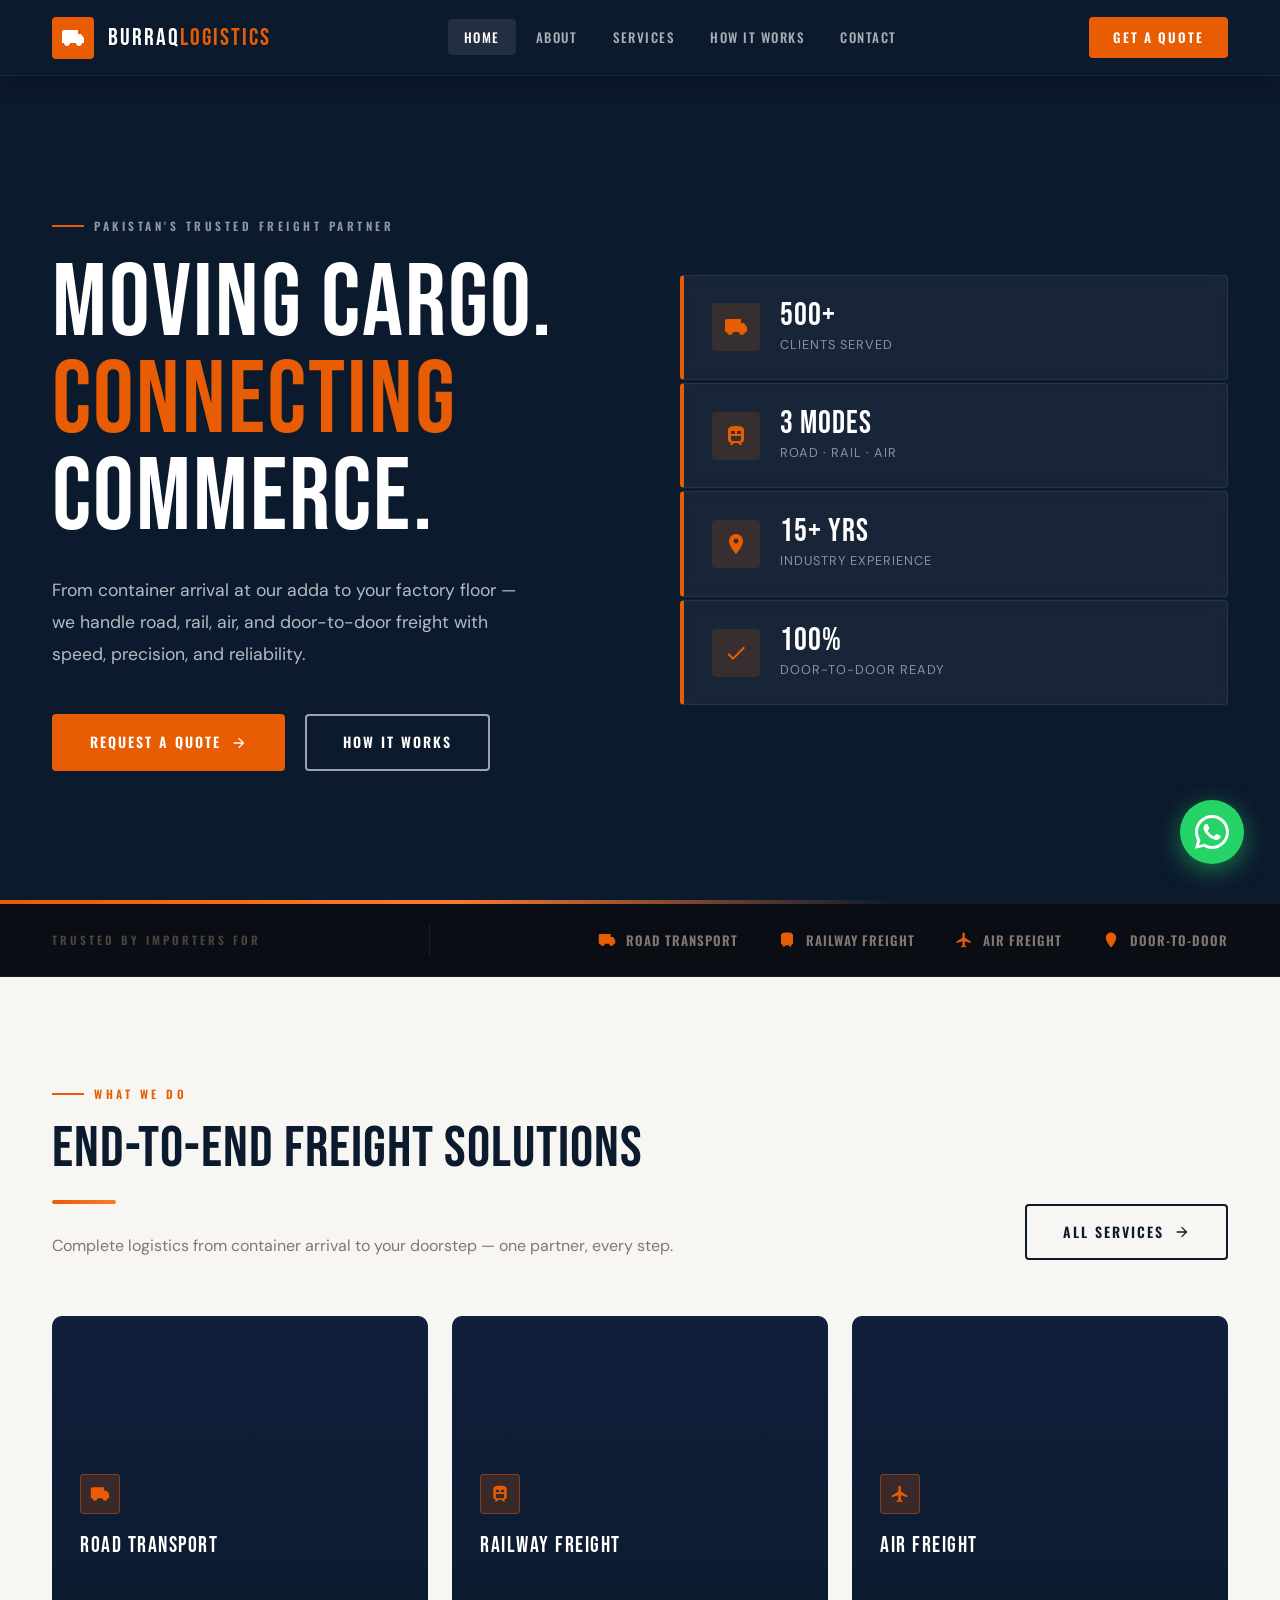
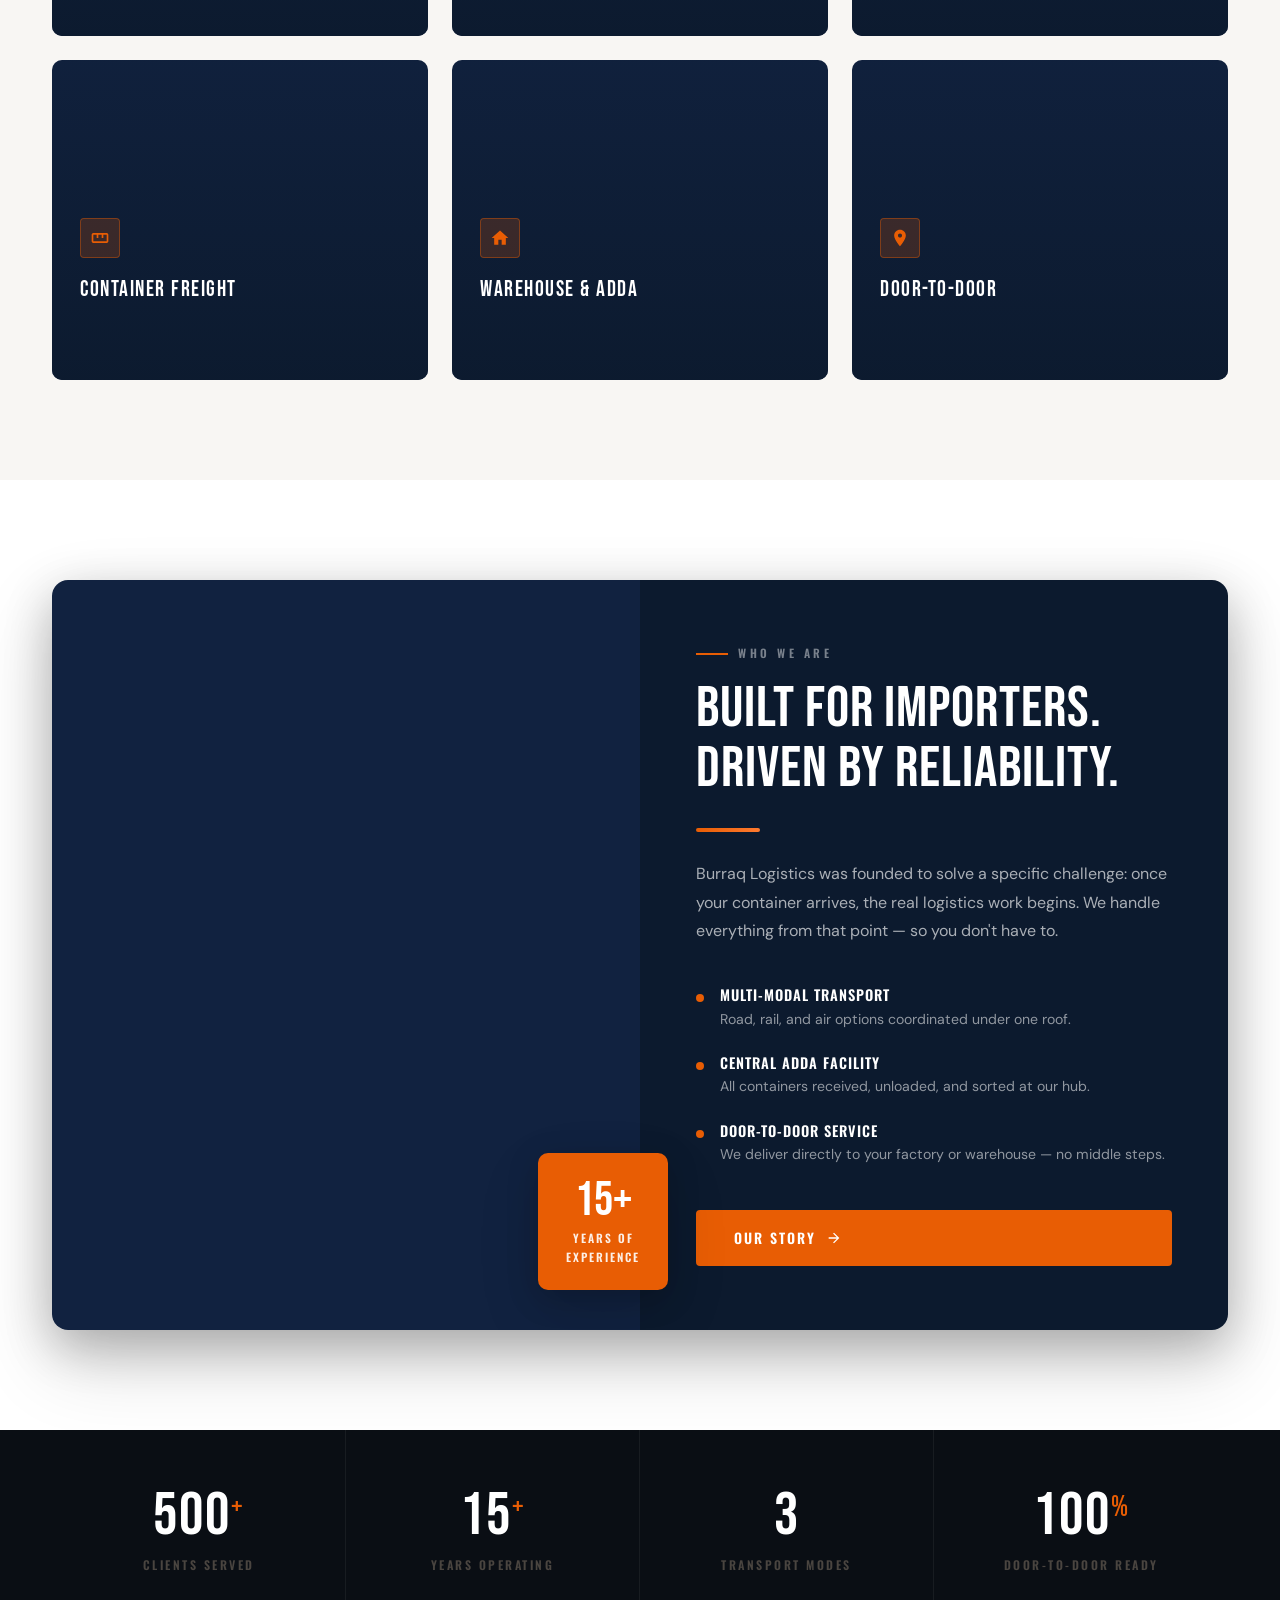
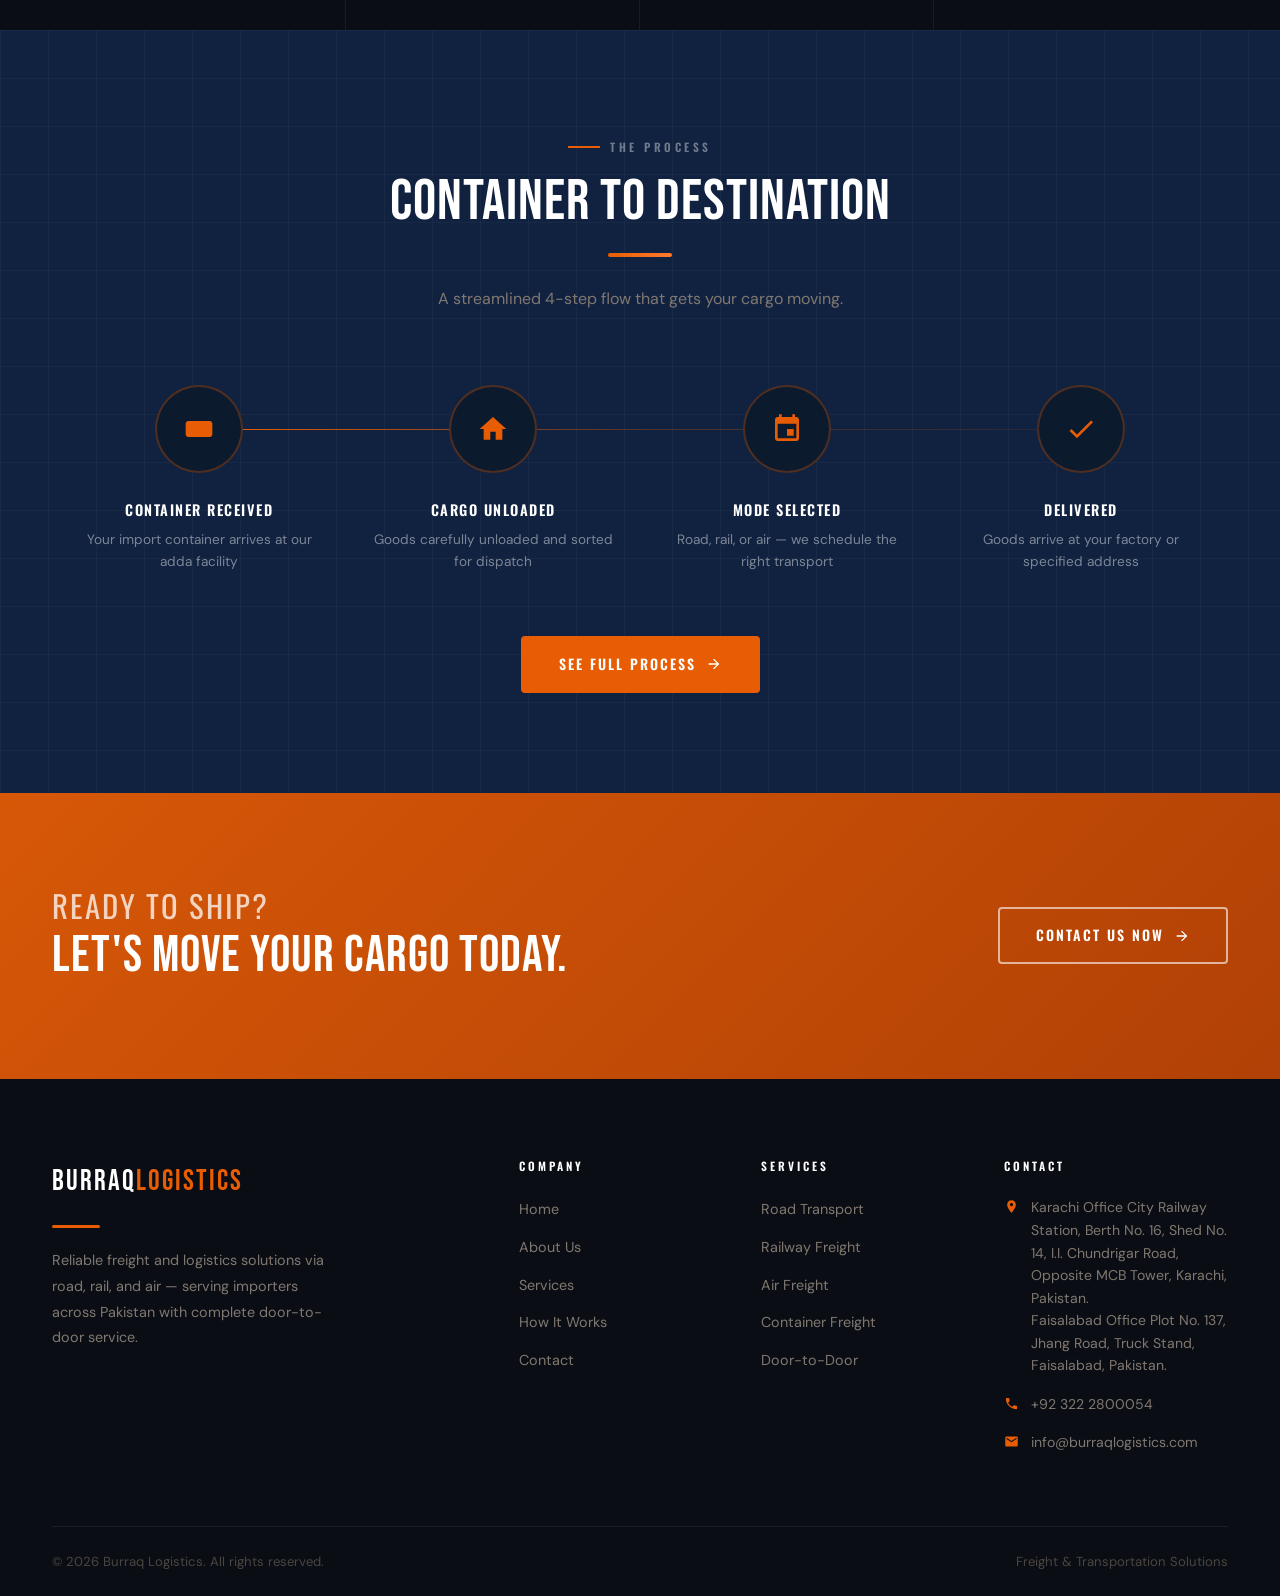
==== commit 2a119b85: "address" ====
--- a/index.html
+++ b/index.html
@@ -527,7 +527,8 @@
           <h6>Contact</h6>
           <div class="footer__contact-row">
             <svg viewBox="0 0 24 24"><path d="M12 2C8.13 2 5 5.13 5 9c0 5.25 7 13 7 13s7-7.75 7-13c0-3.87-3.13-7-7-7zm0 9.5c-1.38 0-2.5-1.12-2.5-2.5s1.12-2.5 2.5-2.5 2.5 1.12 2.5 2.5-1.12 2.5-2.5 2.5z"/></svg>
-            <span>123 Freight Road, Industrial Zone, Karachi</span>
+            <span>Karachi Office City Railway Station, Berth No. 16, Shed No. 14, I.I. Chundrigar Road, Opposite MCB Tower, Karachi, Pakistan. 
+            </br>Faisalabad Office Plot No. 137, Jhang Road, Truck Stand, Faisalabad, Pakistan.</span>
           </div>
           <div class="footer__contact-row">
             <svg viewBox="0 0 24 24"><path d="M6.62 10.79c1.44 2.83 3.76 5.14 6.59 6.59l2.2-2.2c.27-.27.67-.36 1.02-.24 1.12.37 2.33.57 3.57.57.55 0 1 .45 1 1V20c0 .55-.45 1-1 1-9.39 0-17-7.61-17-17 0-.55.45-1 1-1h3.5c.55 0 1 .45 1 1 0 1.25.2 2.45.57 3.57.11.35.03.74-.25 1.02l-2.2 2.2z"/></svg>
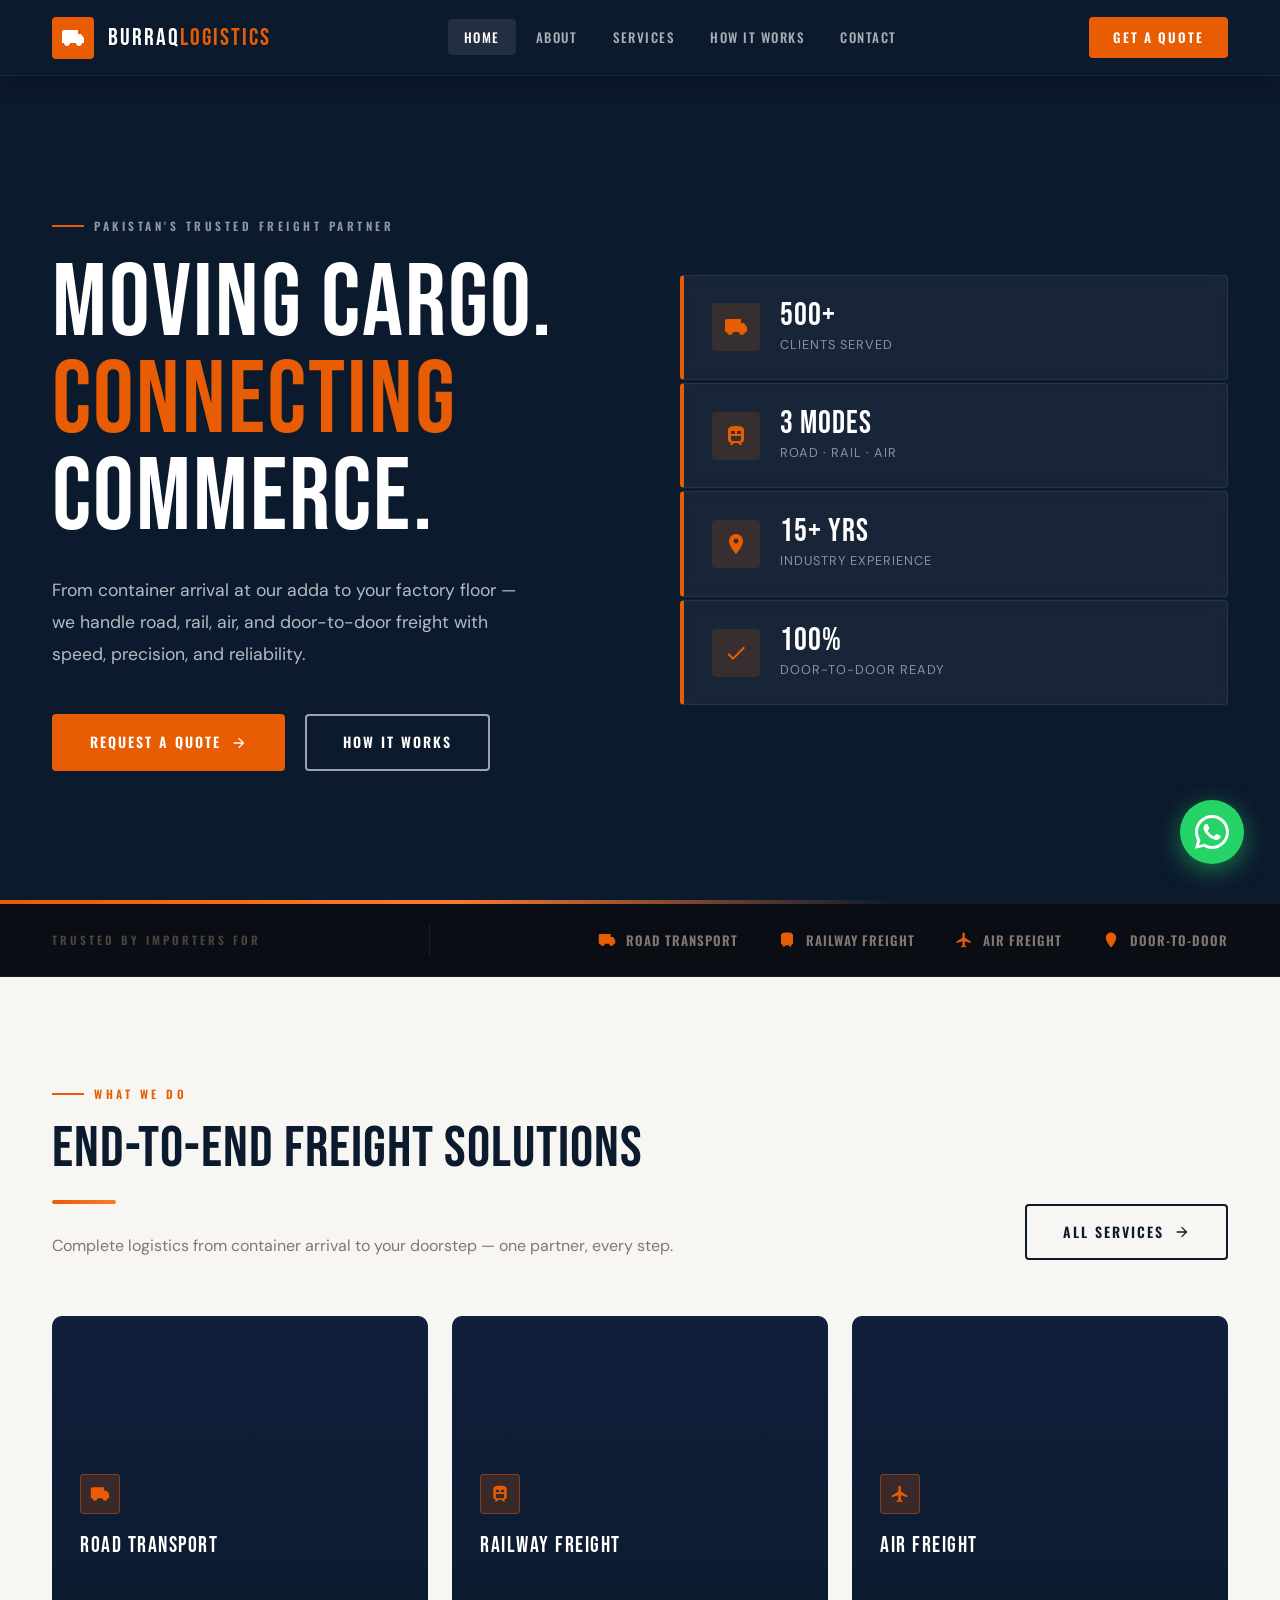
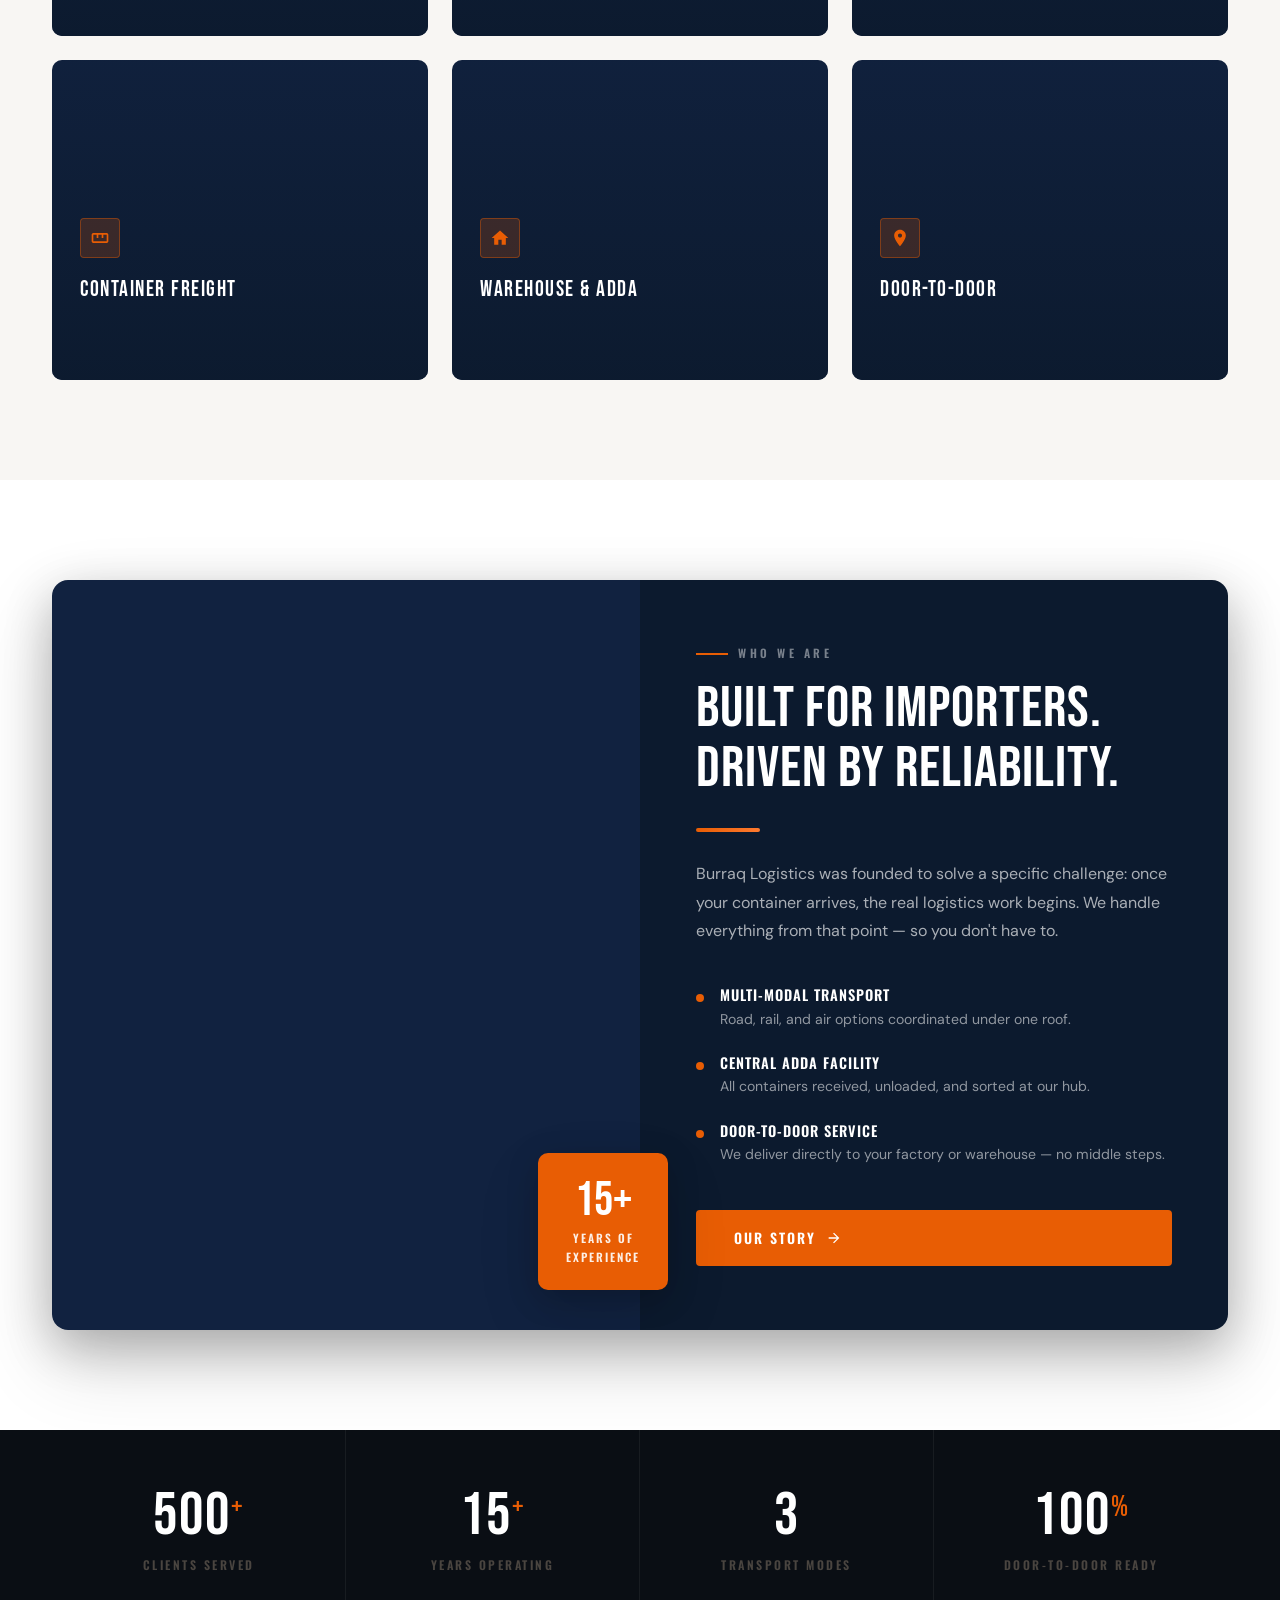
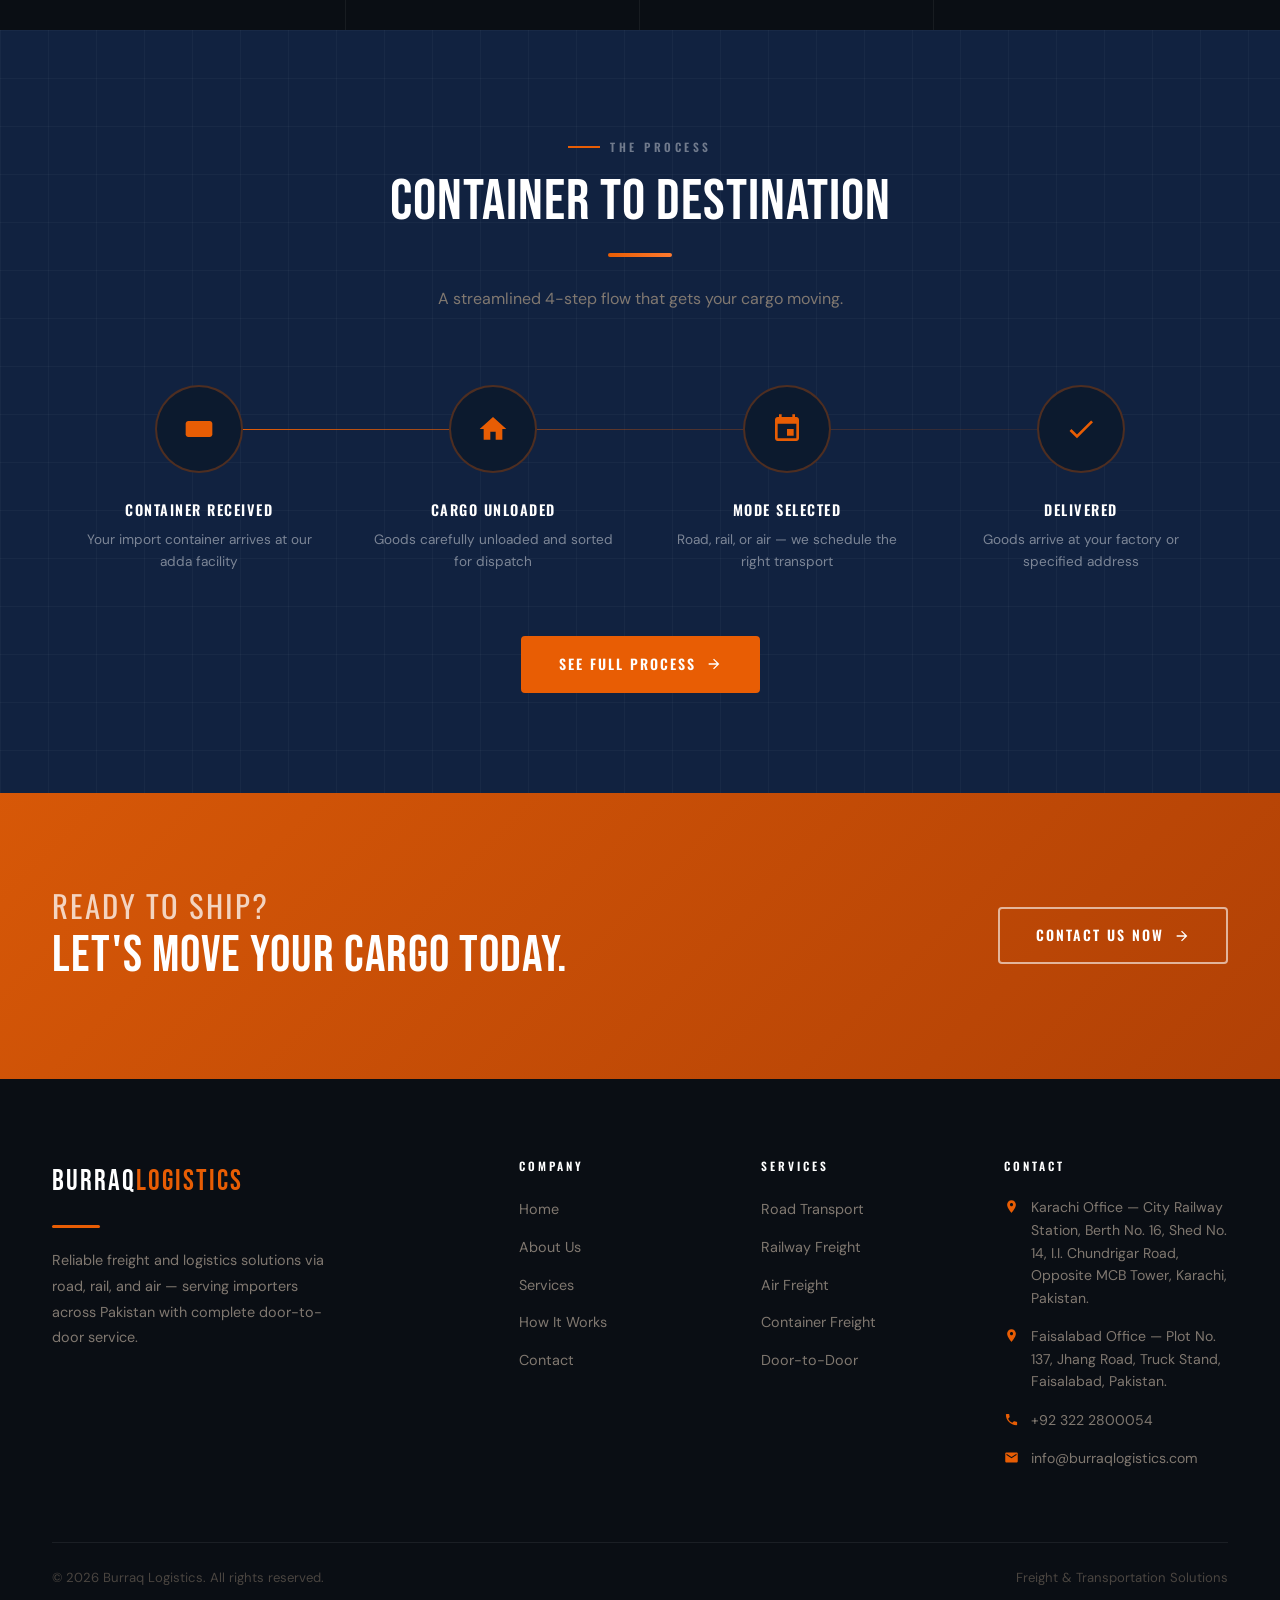
==== commit 04838a14: "adress" ====
--- a/index.html
+++ b/index.html
@@ -526,9 +526,12 @@
         <div class="footer__col">
           <h6>Contact</h6>
           <div class="footer__contact-row">
-            <svg viewBox="0 0 24 24"><path d="M12 2C8.13 2 5 5.13 5 9c0 5.25 7 13 7 13s7-7.75 7-13c0-3.87-3.13-7-7-7zm0 9.5c-1.38 0-2.5-1.12-2.5-2.5s1.12-2.5 2.5-2.5 2.5 1.12 2.5 2.5-1.12 2.5-2.5 2.5z"/></svg>
-            <span>Karachi Office City Railway Station, Berth No. 16, Shed No. 14, I.I. Chundrigar Road, Opposite MCB Tower, Karachi, Pakistan. 
-            </br>Faisalabad Office Plot No. 137, Jhang Road, Truck Stand, Faisalabad, Pakistan.</span>
+            <svg viewBox="0 0 24 24" style="flex-shrink:0;margin-top:3px;"><path d="M12 2C8.13 2 5 5.13 5 9c0 5.25 7 13 7 13s7-7.75 7-13c0-3.87-3.13-7-7-7zm0 9.5c-1.38 0-2.5-1.12-2.5-2.5s1.12-2.5 2.5-2.5 2.5 1.12 2.5 2.5-1.12 2.5-2.5 2.5z"/></svg>
+            <span>Karachi Office — City Railway Station, Berth No. 16, Shed No. 14, I.I. Chundrigar Road, Opposite MCB Tower, Karachi, Pakistan.</span>
+          </div>
+          <div class="footer__contact-row">
+            <svg viewBox="0 0 24 24" style="flex-shrink:0;margin-top:3px;"><path d="M12 2C8.13 2 5 5.13 5 9c0 5.25 7 13 7 13s7-7.75 7-13c0-3.87-3.13-7-7-7zm0 9.5c-1.38 0-2.5-1.12-2.5-2.5s1.12-2.5 2.5-2.5 2.5 1.12 2.5 2.5-1.12 2.5-2.5 2.5z"/></svg>
+            <span>Faisalabad Office — Plot No. 137, Jhang Road, Truck Stand, Faisalabad, Pakistan.</span>
           </div>
           <div class="footer__contact-row">
             <svg viewBox="0 0 24 24"><path d="M6.62 10.79c1.44 2.83 3.76 5.14 6.59 6.59l2.2-2.2c.27-.27.67-.36 1.02-.24 1.12.37 2.33.57 3.57.57.55 0 1 .45 1 1V20c0 .55-.45 1-1 1-9.39 0-17-7.61-17-17 0-.55.45-1 1-1h3.5c.55 0 1 .45 1 1 0 1.25.2 2.45.57 3.57.11.35.03.74-.25 1.02l-2.2 2.2z"/></svg>
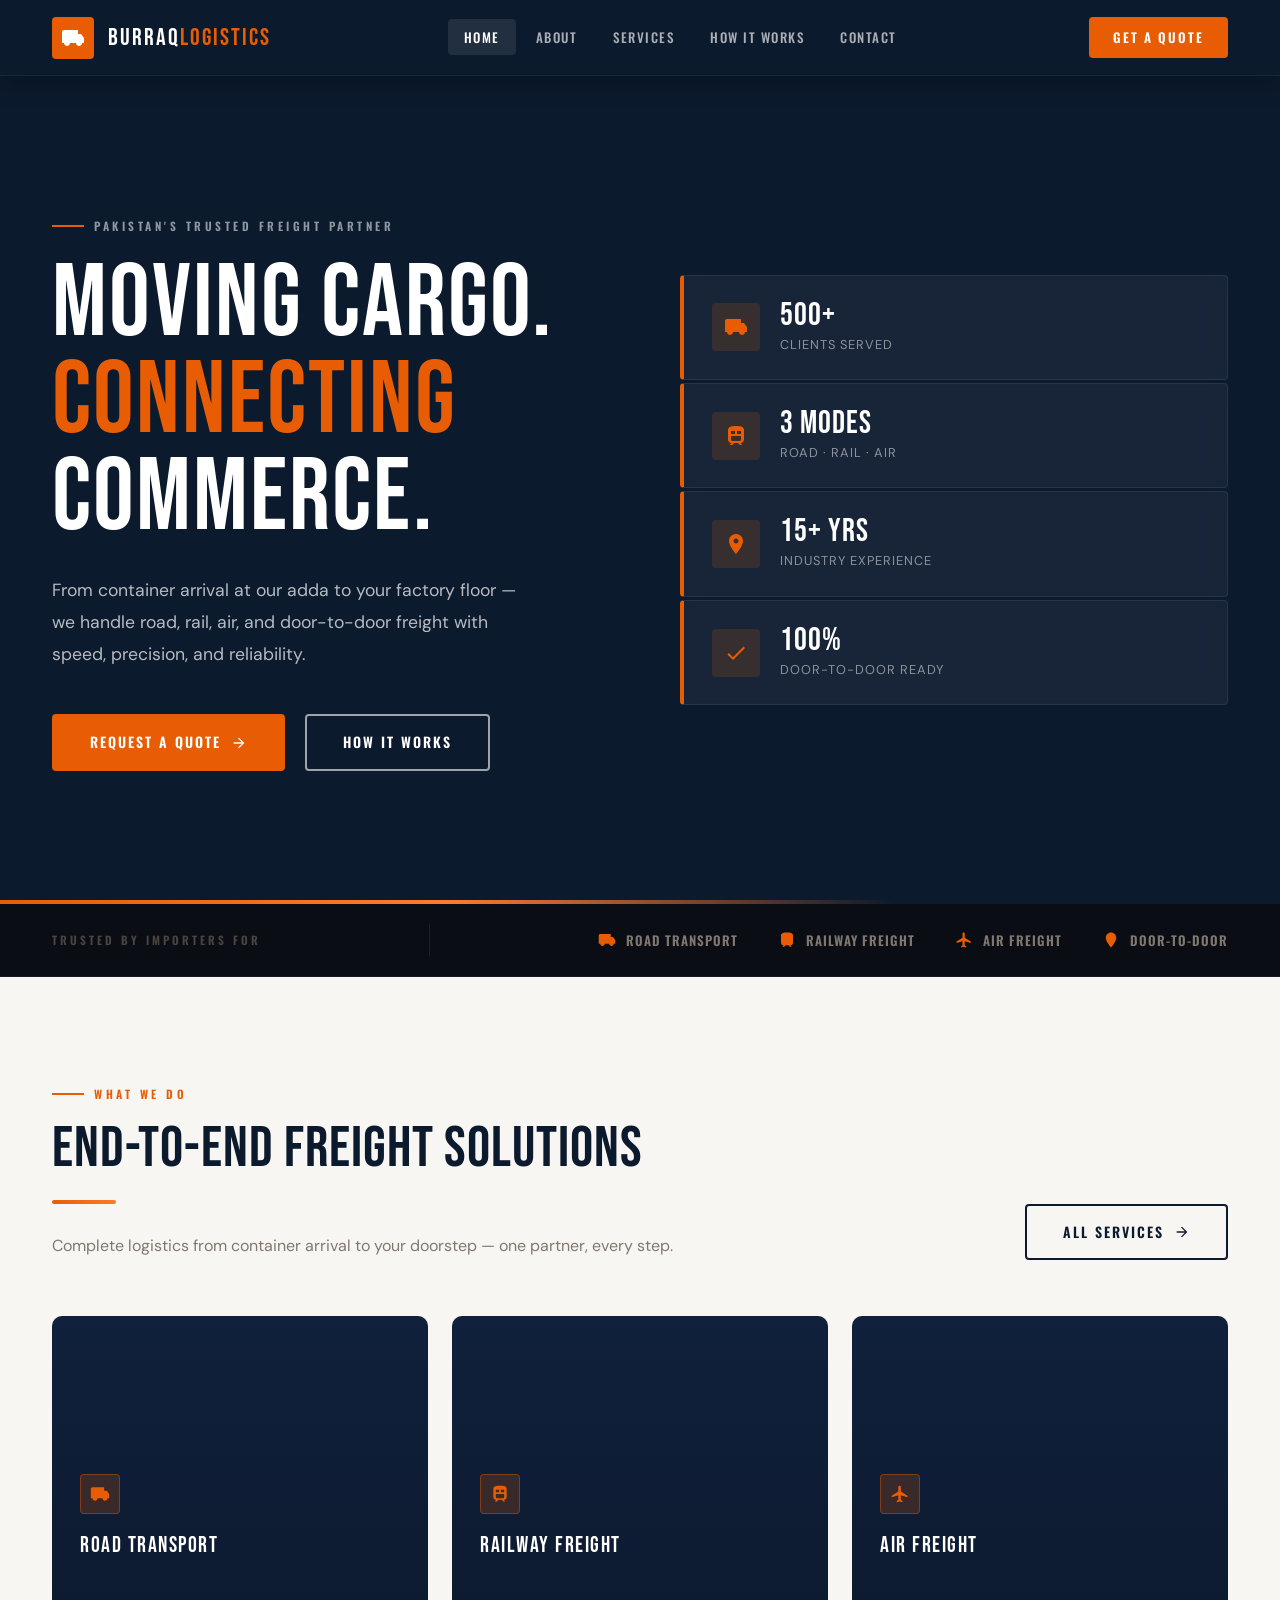
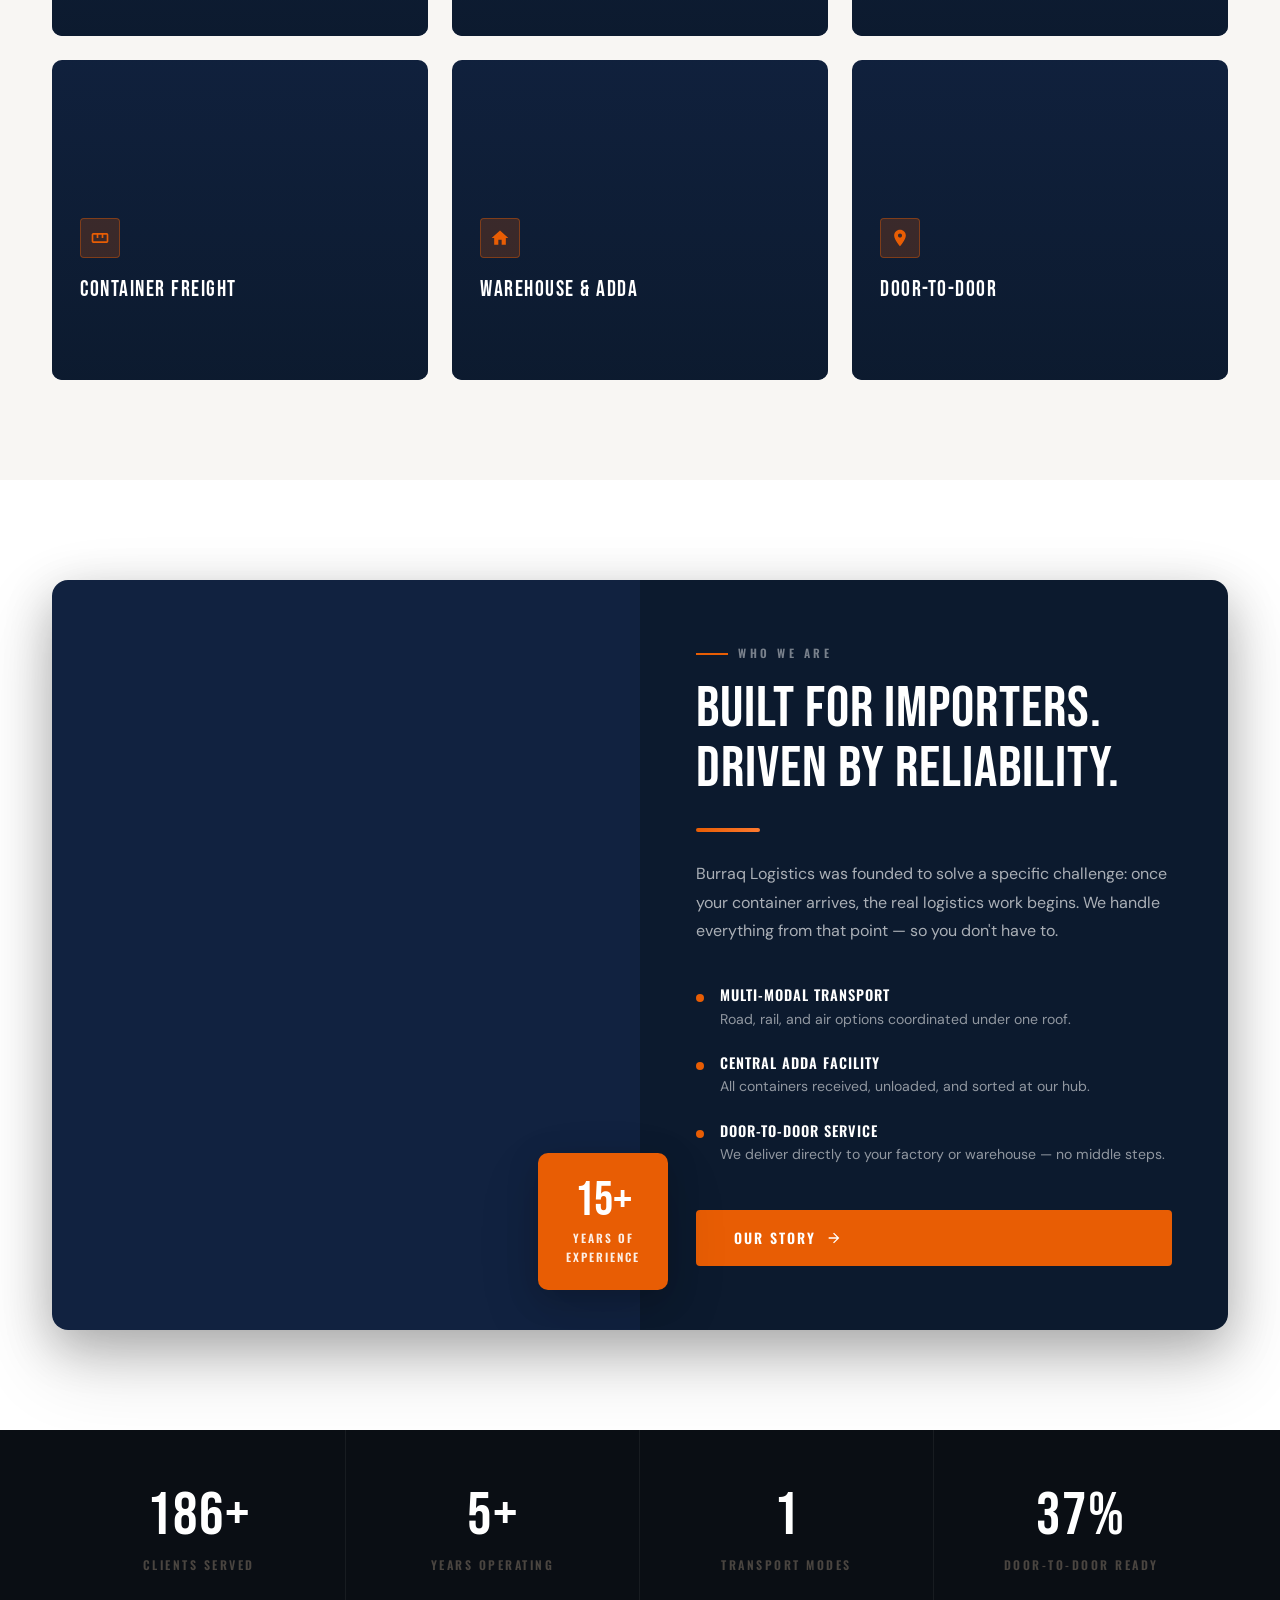
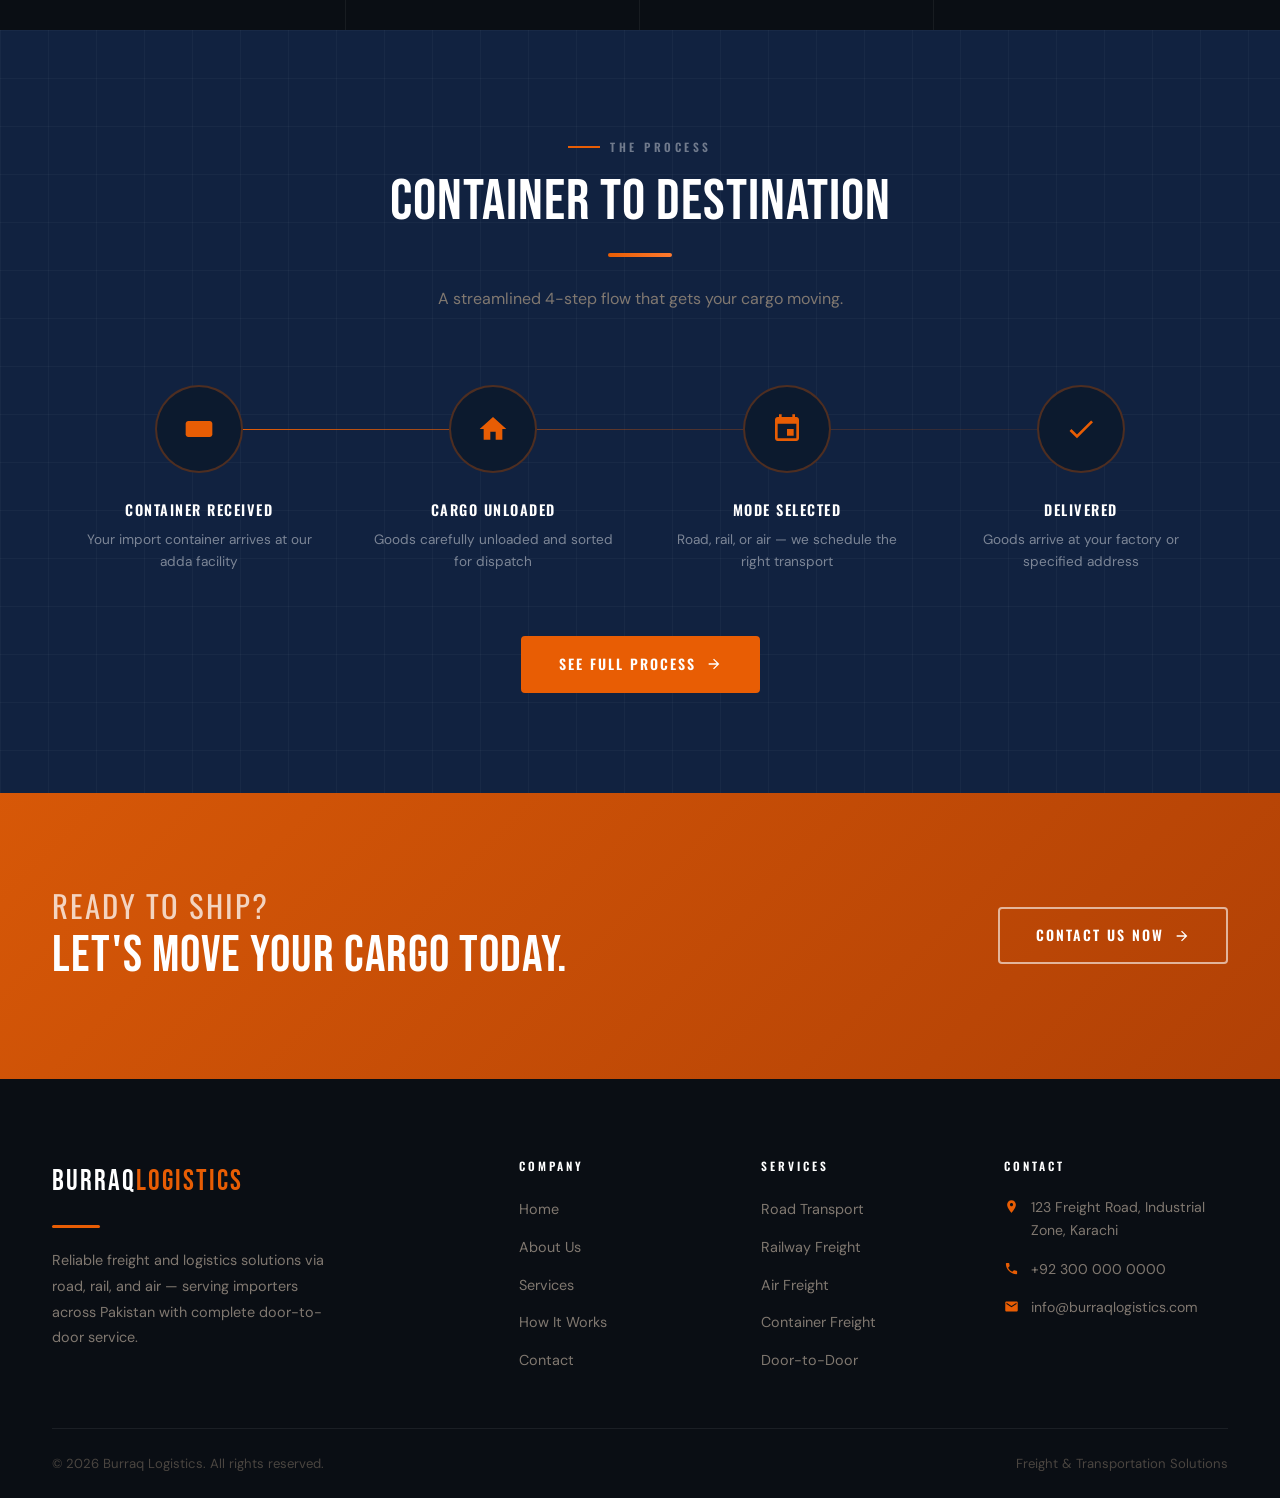
==== commit 17362403: "file change for animations" ====
--- a/index.html
+++ b/index.html
@@ -145,7 +145,7 @@
       <div class="trust-bar__inner">
         <span class="trust-bar__label">Trusted by importers for</span>
         <div class="trust-bar__divider"></div>
-        <div class="trust-bar__items">
+        <div class="trust-bar__items reveal-stagger">
           <span class="trust-bar__item">
             <svg viewBox="0 0 24 24"><path d="M20 8h-3V4H3c-1.1 0-2 .9-2 2v11h2c0 1.66 1.34 3 3 3s3-1.34 3-3h6c0 1.66 1.34 3 3 3s3-1.34 3-3h2v-5l-3-4z"/></svg>
             Road Transport
@@ -189,7 +189,7 @@
       </div>
 
       <!-- 6 service cards — each has a background image set in CSS -->
-      <div class="services-grid">
+      <div class="services-grid reveal-stagger">
 
         <!-- Road Transport -->
         <article class="svc-card svc-card--road">
@@ -314,7 +314,7 @@
       <div class="about-teaser__inner">
 
         <!-- Left: photo -->
-        <div class="about-teaser__photo">
+        <div class="about-teaser__photo reveal-left">
           <!-- Badge overlapping bottom-right of photo -->
           <div class="about-teaser__badge">
             <span class="about-teaser__badge-num">15+</span>
@@ -323,7 +323,7 @@
         </div>
 
         <!-- Right: content on navy background -->
-        <div class="about-teaser__content">
+        <div class="about-teaser__content reveal-right">
           <span class="eyebrow" style="color:rgba(255,255,255,0.45);">Who We Are</span>
           <h2>Built for Importers.<br>Driven by Reliability.</h2>
           <div class="accent-line"></div>
@@ -374,25 +374,25 @@
   ============================================================ -->
   <section class="stats-band">
     <div class="container">
-      <div class="stats-band__grid">
+      <div class="stats-band__grid reveal-stagger">
 
         <div class="stats-band__item">
-          <div class="stats-band__num">500<sup>+</sup></div>
+          <div class="stats-band__num"><span data-count="500" data-suffix="+">0+</span></div>
           <div class="stats-band__label">Clients Served</div>
         </div>
 
         <div class="stats-band__item">
-          <div class="stats-band__num">15<sup>+</sup></div>
+          <div class="stats-band__num"><span data-count="15" data-suffix="+">0+</span></div>
           <div class="stats-band__label">Years Operating</div>
         </div>
 
         <div class="stats-band__item">
-          <div class="stats-band__num">3</div>
+          <div class="stats-band__num"><span data-count="3" data-suffix="">0</span></div>
           <div class="stats-band__label">Transport Modes</div>
         </div>
 
         <div class="stats-band__item">
-          <div class="stats-band__num">100<sup>%</sup></div>
+          <div class="stats-band__num"><span data-count="100" data-suffix="%">0%</span></div>
           <div class="stats-band__label">Door-to-Door Ready</div>
         </div>
 
@@ -414,7 +414,7 @@
         <p>A streamlined 4-step flow that gets your cargo moving.</p>
       </div>
 
-      <div class="process-steps">
+      <div class="process-steps reveal-stagger">
 
         <div class="proc-step">
           <div class="proc-step__circle">
@@ -526,16 +526,12 @@
         <div class="footer__col">
           <h6>Contact</h6>
           <div class="footer__contact-row">
-            <svg viewBox="0 0 24 24" style="flex-shrink:0;margin-top:3px;"><path d="M12 2C8.13 2 5 5.13 5 9c0 5.25 7 13 7 13s7-7.75 7-13c0-3.87-3.13-7-7-7zm0 9.5c-1.38 0-2.5-1.12-2.5-2.5s1.12-2.5 2.5-2.5 2.5 1.12 2.5 2.5-1.12 2.5-2.5 2.5z"/></svg>
-            <span>Karachi Office — City Railway Station, Berth No. 16, Shed No. 14, I.I. Chundrigar Road, Opposite MCB Tower, Karachi, Pakistan.</span>
-          </div>
-          <div class="footer__contact-row">
-            <svg viewBox="0 0 24 24" style="flex-shrink:0;margin-top:3px;"><path d="M12 2C8.13 2 5 5.13 5 9c0 5.25 7 13 7 13s7-7.75 7-13c0-3.87-3.13-7-7-7zm0 9.5c-1.38 0-2.5-1.12-2.5-2.5s1.12-2.5 2.5-2.5 2.5 1.12 2.5 2.5-1.12 2.5-2.5 2.5z"/></svg>
-            <span>Faisalabad Office — Plot No. 137, Jhang Road, Truck Stand, Faisalabad, Pakistan.</span>
+            <svg viewBox="0 0 24 24"><path d="M12 2C8.13 2 5 5.13 5 9c0 5.25 7 13 7 13s7-7.75 7-13c0-3.87-3.13-7-7-7zm0 9.5c-1.38 0-2.5-1.12-2.5-2.5s1.12-2.5 2.5-2.5 2.5 1.12 2.5 2.5-1.12 2.5-2.5 2.5z"/></svg>
+            <span>123 Freight Road, Industrial Zone, Karachi</span>
           </div>
           <div class="footer__contact-row">
             <svg viewBox="0 0 24 24"><path d="M6.62 10.79c1.44 2.83 3.76 5.14 6.59 6.59l2.2-2.2c.27-.27.67-.36 1.02-.24 1.12.37 2.33.57 3.57.57.55 0 1 .45 1 1V20c0 .55-.45 1-1 1-9.39 0-17-7.61-17-17 0-.55.45-1 1-1h3.5c.55 0 1 .45 1 1 0 1.25.2 2.45.57 3.57.11.35.03.74-.25 1.02l-2.2 2.2z"/></svg>
-            <span>+92 322 2800054</span>
+            <span>+92 300 000 0000</span>
           </div>
           <div class="footer__contact-row">
             <svg viewBox="0 0 24 24"><path d="M20 4H4c-1.1 0-1.99.9-1.99 2L2 18c0 1.1.9 2 2 2h16c1.1 0 2-.9 2-2V6c0-1.1-.9-2-2-2zm0 4l-8 5-8-5V6l8 5 8-5v2z"/></svg>
@@ -553,15 +549,5 @@
   </footer>
 
   <script src="js/main.js"></script>
-
-<a 
-  href="https://wa.me/923222800054?text=Hi%2C%20I%27d%20like%20to%20enquire%20about%20freight%20services."
-  class="whatsapp-float"
-  target="_blank"
-  rel="noopener noreferrer"
->
-  <svg viewBox="0 0 24 24"><path d="M17.472 14.382c-.297-.149-1.758-.867-2.03-.967-.273-.099-.471-.148-.67.15-.197.297-.767.966-.94 1.164-.173.199-.347.223-.644.075-.297-.15-1.255-.463-2.39-1.475-.883-.788-1.48-1.761-1.653-2.059-.173-.297-.018-.458.13-.606.134-.133.298-.347.446-.52.149-.174.198-.298.298-.497.099-.198.05-.371-.025-.52-.075-.149-.669-1.612-.916-2.207-.242-.579-.487-.5-.669-.51-.173-.008-.371-.01-.57-.01-.198 0-.52.074-.792.372-.272.297-1.04 1.016-1.04 2.479 0 1.462 1.065 2.875 1.213 3.074.149.198 2.096 3.2 5.077 4.487.709.306 1.262.489 1.694.625.712.227 1.36.195 1.871.118.571-.085 1.758-.719 2.006-1.413.248-.694.248-1.289.173-1.413-.074-.124-.272-.198-.57-.347z"/><path d="M12 0C5.373 0 0 5.373 0 12c0 2.122.554 4.118 1.523 5.847L.057 23.882l6.194-1.438A11.934 11.934 0 0012 24c6.627 0 12-5.373 12-12S18.627 0 12 0zm0 21.894a9.878 9.878 0 01-5.031-1.378l-.361-.214-3.741.981.999-3.648-.235-.374A9.855 9.855 0 012.106 12C2.106 6.58 6.58 2.106 12 2.106S21.894 6.58 21.894 12 17.42 21.894 12 21.894z"/></svg>
-</a>
-
 </body>
 </html>
--- a/css/global.css
+++ b/css/global.css
@@ -579,30 +579,226 @@
   .section-pad    { padding: 72px 0; }
   .section-pad-lg { padding: 96px 0; }
 }
-/* ── WHATSAPP FLOATING BUTTON ── */
+
+
+/* ============================================================
+   ANIMATIONS — Keyframes + Scroll Reveal System
+   Used across all pages. Classes applied via JS (main.js).
+   ============================================================ */
+
+/* ── Keyframes ── */
+
+/* Fade up — default reveal */
+@keyframes fadeUp {
+  from { opacity: 0; transform: translateY(32px); }
+  to   { opacity: 1; transform: translateY(0); }
+}
+
+/* Fade in — simple opacity */
+@keyframes fadeIn {
+  from { opacity: 0; }
+  to   { opacity: 1; }
+}
+
+/* Slide in from left */
+@keyframes slideInLeft {
+  from { opacity: 0; transform: translateX(-48px); }
+  to   { opacity: 1; transform: translateX(0); }
+}
+
+/* Slide in from right */
+@keyframes slideInRight {
+  from { opacity: 0; transform: translateX(48px); }
+  to   { opacity: 1; transform: translateX(0); }
+}
+
+/* Subtle scale up */
+@keyframes scaleUp {
+  from { opacity: 0; transform: scale(0.94); }
+  to   { opacity: 1; transform: scale(1); }
+}
+
+/* Orange underline grow — accent-line */
+@keyframes lineGrow {
+  from { width: 0; }
+  to   { width: 64px; }
+}
+
+/* Gentle float — WhatsApp button */
+@keyframes float {
+  0%, 100% { transform: translateY(0); }
+  50%       { transform: translateY(-6px); }
+}
+
+/* Pulse ring — WhatsApp */
+@keyframes pulseRing {
+  0%   { box-shadow: 0 0 0 0 rgba(37,211,102,0.5); }
+  70%  { box-shadow: 0 0 0 14px rgba(37,211,102,0); }
+  100% { box-shadow: 0 0 0 0 rgba(37,211,102,0); }
+}
+
+/* ── Scroll Reveal Base States ──
+   Elements start invisible, JS adds .revealed to trigger animation
+── */
+.reveal,
+.reveal-left,
+.reveal-right {
+  opacity: 0;
+  transition: opacity 0.65s ease, transform 0.65s ease;
+}
+
+.reveal       { transform: translateY(28px); }
+.reveal-left  { transform: translateX(-40px); }
+.reveal-right { transform: translateX(40px); }
+
+/* Stagger children */
+.reveal-stagger > * {
+  opacity: 0;
+  transform: translateY(24px);
+  transition: opacity 0.55s ease, transform 0.55s ease;
+}
+
+/* Triggered state — JS adds this */
+.reveal.revealed,
+.reveal-left.revealed,
+.reveal-right.revealed,
+.reveal-stagger > *.revealed {
+  opacity: 1;
+  transform: none;
+}
+
+/* ── Hero entrance (CSS only — fires on page load) ── */
+.hero__content .eyebrow {
+  animation: fadeUp 0.7s ease both;
+  animation-delay: 0.1s;
+}
+
+.hero__title {
+  animation: fadeUp 0.8s ease both;
+  animation-delay: 0.25s;
+}
+
+.hero__subtitle {
+  animation: fadeUp 0.8s ease both;
+  animation-delay: 0.4s;
+}
+
+.hero__actions {
+  animation: fadeUp 0.8s ease both;
+  animation-delay: 0.55s;
+}
+
+.hero__stats-panel {
+  animation: slideInRight 0.9s ease both;
+  animation-delay: 0.4s;
+}
+
+/* ── Page hero (inner pages) entrance ── */
+.page-hero__content .eyebrow {
+  animation: fadeUp 0.6s ease both;
+  animation-delay: 0.1s;
+}
+
+.page-hero__content h1 {
+  animation: fadeUp 0.7s ease both;
+  animation-delay: 0.2s;
+}
+
+.page-hero__content p {
+  animation: fadeUp 0.7s ease both;
+  animation-delay: 0.35s;
+}
+
+/* ── Accent line animated width ── */
+.accent-line {
+  animation: none; /* default off — only trigger after reveal */
+  width: 0;
+  transition: width 0.6s ease 0.2s;
+}
+
+.revealed + .accent-line,
+.reveal.revealed ~ .accent-line,
+section .accent-line {
+  width: 64px;
+}
+
+/* Override for sections that are always visible */
+.hero .accent-line,
+.page-hero .accent-line {
+  width: 64px;
+  animation: none;
+}
+
+/* ── Navbar scrolled state ── */
+.navbar.scrolled {
+  box-shadow: 0 4px 32px rgba(0,0,0,0.45);
+}
+
+/* ── WhatsApp button float + pulse ── */
 .whatsapp-float {
-  position: fixed;
-  bottom: 36px;
-  right: 36px;
-  z-index: 9999;
-  width: 64px;
-  height: 64px;
-  border-radius: 50%;
-  background: #25d366;
-  display: flex;
-  align-items: center;
-  justify-content: center;
-  box-shadow: 0 6px 24px rgba(37,211,102,0.5);
-  transition: transform 0.2s, box-shadow 0.2s;
+  animation: float 3.5s ease-in-out infinite, pulseRing 2.5s ease-out infinite;
 }
 
 .whatsapp-float:hover {
-  transform: scale(1.12);
-  box-shadow: 0 10px 32px rgba(37,211,102,0.6);
-}
-
-.whatsapp-float svg {
-  width: 34px;
-  height: 34px;
-  fill: #fff;
-}+  animation: none; /* stop float on hover, show scale instead */
+}
+
+/* ── Service cards — image zoom on hover (already in index.css,
+   adding a subtle card lift) ── */
+.svc-card {
+  transition: transform 0.35s ease, box-shadow 0.35s ease;
+}
+
+/* ── Value cards lift (about page) ── */
+.val-card {
+  transition: transform 0.3s ease, box-shadow 0.3s ease, border-color 0.2s;
+}
+
+/* ── Info cards (contact page) ── */
+.info-card {
+  transition: border-color 0.25s ease, box-shadow 0.25s ease, transform 0.25s ease;
+}
+
+.info-card:hover {
+  transform: translateX(4px);
+}
+
+/* ── Footer links underline slide ── */
+.footer__col ul li a {
+  position: relative;
+}
+
+.footer__col ul li a::after {
+  content: '';
+  position: absolute;
+  bottom: -2px;
+  left: 0;
+  width: 0;
+  height: 1px;
+  background: var(--orange);
+  transition: width 0.25s ease;
+}
+
+.footer__col ul li a:hover::after {
+  width: 100%;
+}
+
+/* ── Btn micro-interaction — already have hover,
+   adding active press feel ── */
+.btn:active {
+  transform: translateY(1px) scale(0.98);
+}
+
+/* ── Reduce motion — respect user preference ── */
+@media (prefers-reduced-motion: reduce) {
+  *, *::before, *::after {
+    animation-duration: 0.01ms !important;
+    transition-duration: 0.01ms !important;
+  }
+
+  .reveal, .reveal-left, .reveal-right,
+  .reveal-stagger > * {
+    opacity: 1 !important;
+    transform: none !important;
+  }
+}
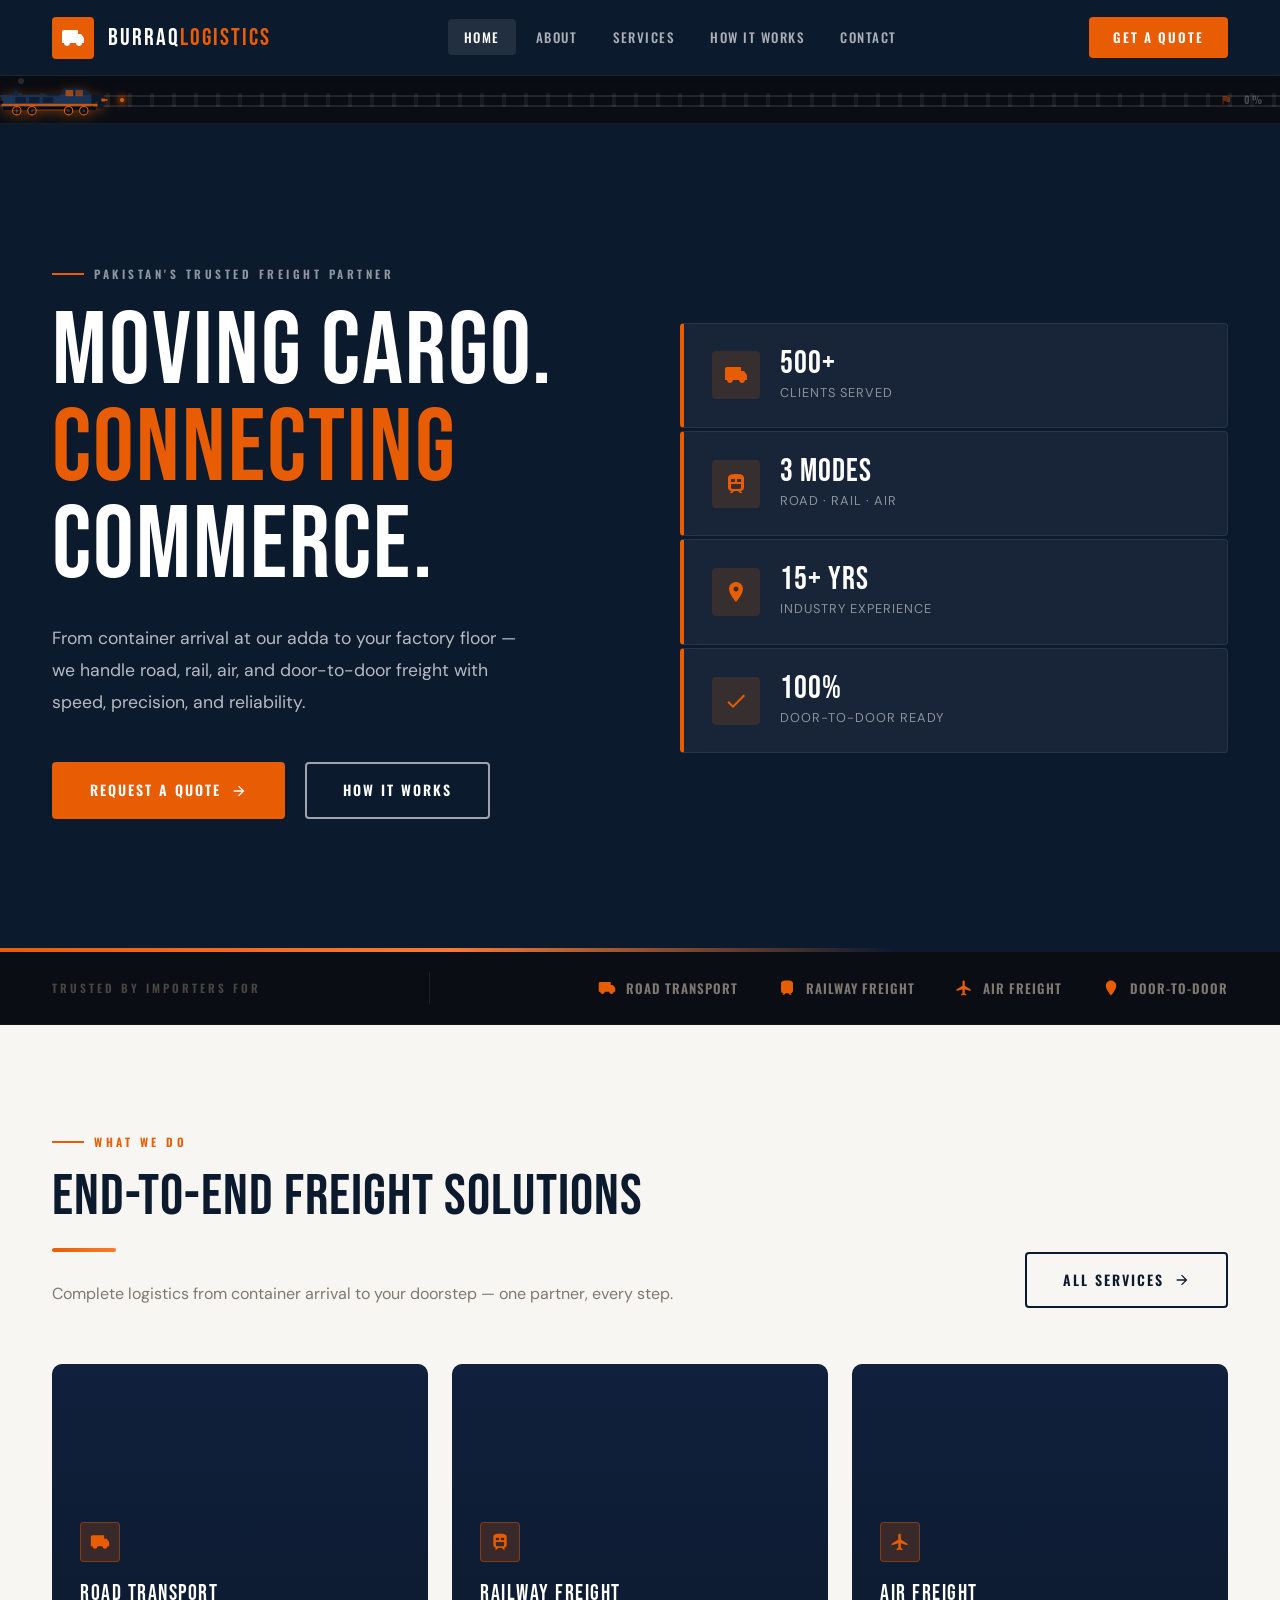
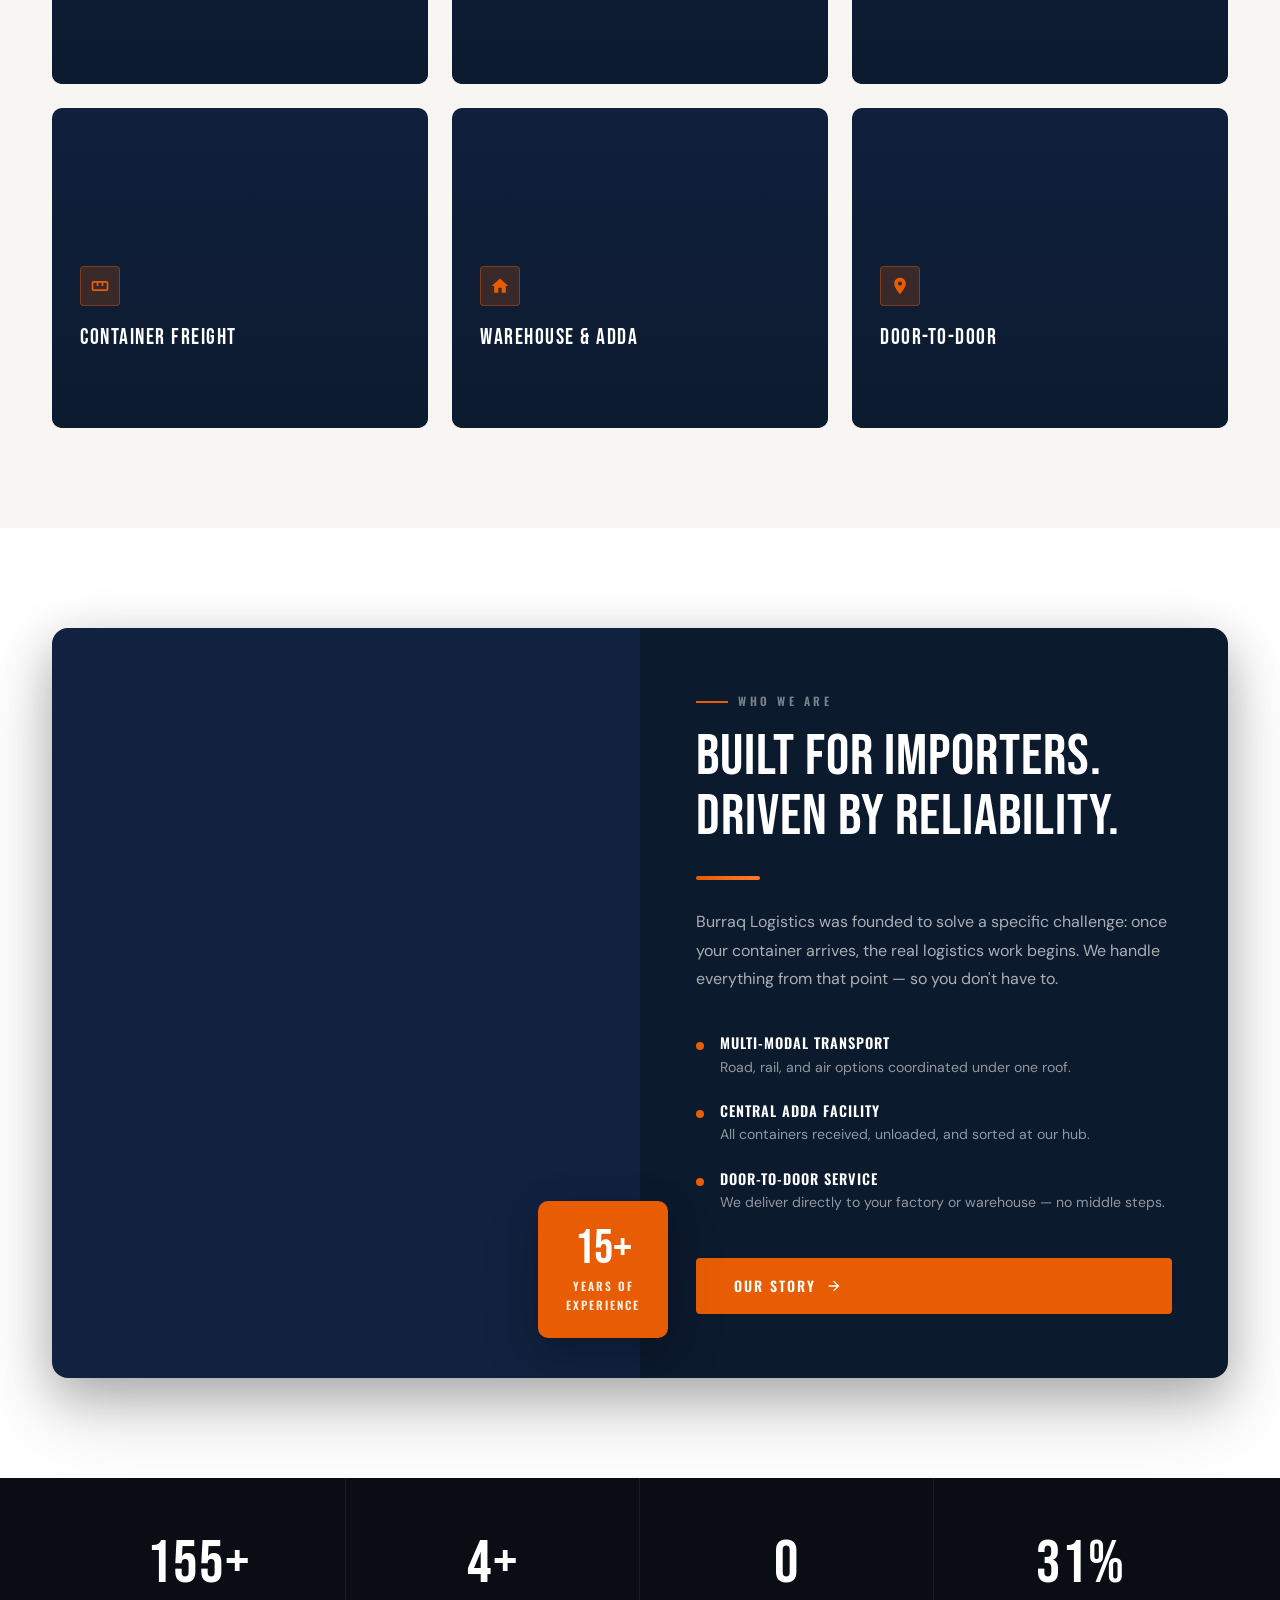
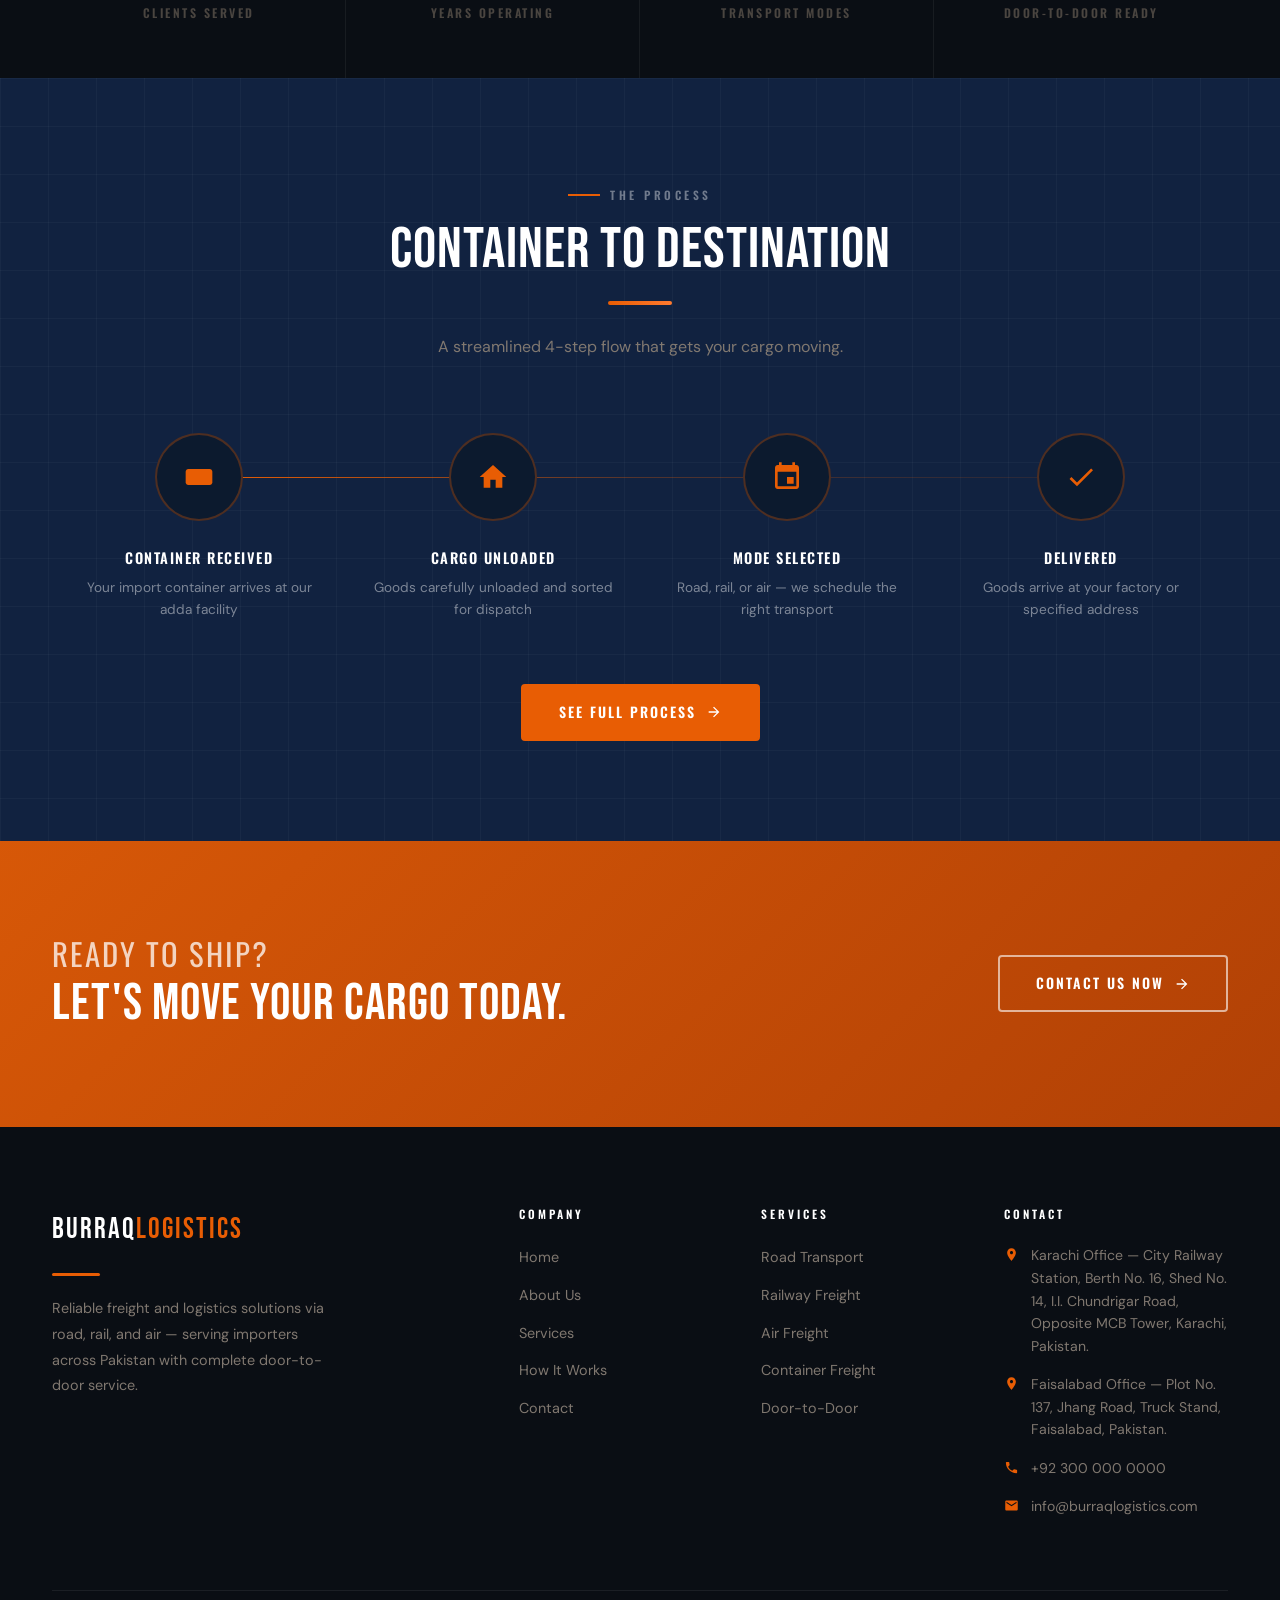
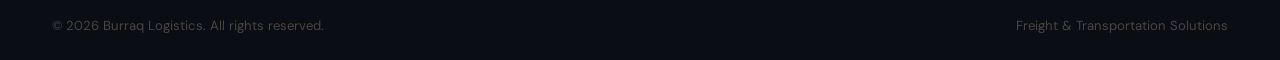
==== commit d1d2f268: "train added" ====
--- a/index.html
+++ b/index.html
@@ -52,6 +52,54 @@
       <a href="contact.html" style="color:var(--orange);margin-top:8px;">Get a Quote →</a>
     </div>
   </nav>
+
+  <!-- ============================================================
+       SCROLL PROGRESS TRAIN
+       Locomotive moves left-right as user scrolls the page.
+  ============================================================ -->
+  <div class="scroll-track" aria-hidden="true">
+    <div class="scroll-track__fill"    id="scrollFill"></div>
+    <div class="scroll-track__sleepers"></div>
+    <div class="scroll-track__rail"></div>
+    <div class="scroll-track__loco"    id="scrollLoco">
+      <svg viewBox="0 0 160 42" fill="none" xmlns="http://www.w3.org/2000/svg">
+        <rect x="2" y="14" width="120" height="18" rx="2" fill="#1a3458"/>
+        <path d="M82 14 L82 8 Q82 6 84 6 L108 6 Q112 6 114 9 L120 14 Z" fill="#142844"/>
+        <path d="M120 14 L128 14 L130 18 L120 32 Z" fill="#0c1a2e"/>
+        <rect x="128" y="14" width="8" height="18" rx="1" fill="#0c1a2e"/>
+        <rect x="86" y="8"  width="10" height="8" rx="1" fill="#e85d04" opacity="0.7"/>
+        <rect x="99" y="8"  width="10" height="8" rx="1" fill="#e85d04" opacity="0.5"/>
+        <rect x="20" y="17" width="14" height="8" rx="1" fill="#0c1a2e" opacity="0.8"/>
+        <rect x="38" y="17" width="14" height="8" rx="1" fill="#0c1a2e" opacity="0.8"/>
+        <rect x="56" y="17" width="14" height="8" rx="1" fill="#0c1a2e" opacity="0.8"/>
+        <rect x="2" y="26" width="126" height="3" rx="0" fill="#e85d04" opacity="0.85"/>
+        <rect x="4" y="30" width="122" height="4" rx="1" fill="#0a0e14"/>
+        <rect x="133" y="19" width="5" height="4" rx="1" fill="#e85d04" opacity="0.9"/>
+        <rect x="138" y="20" width="3" height="2" rx="0" fill="#e85d04"/>
+        <rect x="18" y="8"  width="5" height="7" rx="1" fill="#142844"/>
+        <rect x="16" y="6"  width="9" height="3" rx="1" fill="#0c1a2e"/>
+        <rect x="0"  y="22" width="4" height="4" rx="1" fill="#0a0e14"/>
+        <circle class="loco-wheel" cx="22"  cy="35" r="5.5" fill="#0a0e14" stroke="#e85d04" stroke-width="1.4"/>
+        <circle cx="22"  cy="35" r="2" fill="#1a3458"/>
+        <line x1="22" y1="29.5" x2="22" y2="40.5" stroke="#e85d04" stroke-width="0.8" opacity="0.6" class="loco-wheel" style="transform-origin:22px 35px"/>
+        <line x1="16.5" y1="35" x2="27.5" y2="35" stroke="#e85d04" stroke-width="0.8" opacity="0.6" class="loco-wheel" style="transform-origin:22px 35px"/>
+        <circle class="loco-wheel" cx="42"  cy="35" r="5.5" fill="#0a0e14" stroke="#e85d04" stroke-width="1.4"/>
+        <circle cx="42"  cy="35" r="2" fill="#1a3458"/>
+        <circle class="loco-wheel" cx="90"  cy="35" r="5.5" fill="#0a0e14" stroke="#e85d04" stroke-width="1.4"/>
+        <circle cx="90"  cy="35" r="2" fill="#1a3458"/>
+        <circle class="loco-wheel" cx="110" cy="35" r="5.5" fill="#0a0e14" stroke="#e85d04" stroke-width="1.4"/>
+        <circle cx="110" cy="35" r="2" fill="#1a3458"/>
+        <rect x="42" y="33" width="48" height="2" rx="1" fill="#e85d04" opacity="0.35"/>
+        <rect x="62" y="12" width="16" height="4" rx="1" fill="#0c1a2e" opacity="0.6"/>
+      </svg>
+      <span class="scroll-track__loco-light"></span>
+    </div>
+    <div class="scroll-track__dest">
+      <svg viewBox="0 0 24 24"><path d="M14.4 6L14 4H5v17h2v-7h5.6l.4 2h7V6z"/></svg>
+    </div>
+    <span class="scroll-track__label" id="scrollLabel">0%</span>
+  </div>
+
 
 
   <!-- ============================================================
@@ -526,8 +574,12 @@
         <div class="footer__col">
           <h6>Contact</h6>
           <div class="footer__contact-row">
-            <svg viewBox="0 0 24 24"><path d="M12 2C8.13 2 5 5.13 5 9c0 5.25 7 13 7 13s7-7.75 7-13c0-3.87-3.13-7-7-7zm0 9.5c-1.38 0-2.5-1.12-2.5-2.5s1.12-2.5 2.5-2.5 2.5 1.12 2.5 2.5-1.12 2.5-2.5 2.5z"/></svg>
-            <span>123 Freight Road, Industrial Zone, Karachi</span>
+            <svg viewBox="0 0 24 24" style="flex-shrink:0;margin-top:3px;"><path d="M12 2C8.13 2 5 5.13 5 9c0 5.25 7 13 7 13s7-7.75 7-13c0-3.87-3.13-7-7-7zm0 9.5c-1.38 0-2.5-1.12-2.5-2.5s1.12-2.5 2.5-2.5 2.5 1.12 2.5 2.5-1.12 2.5-2.5 2.5z"/></svg>
+            <span>Karachi Office — City Railway Station, Berth No. 16, Shed No. 14, I.I. Chundrigar Road, Opposite MCB Tower, Karachi, Pakistan.</span>
+          </div>
+          <div class="footer__contact-row">
+            <svg viewBox="0 0 24 24" style="flex-shrink:0;margin-top:3px;"><path d="M12 2C8.13 2 5 5.13 5 9c0 5.25 7 13 7 13s7-7.75 7-13c0-3.87-3.13-7-7-7zm0 9.5c-1.38 0-2.5-1.12-2.5-2.5s1.12-2.5 2.5-2.5 2.5 1.12 2.5 2.5-1.12 2.5-2.5 2.5z"/></svg>
+            <span>Faisalabad Office — Plot No. 137, Jhang Road, Truck Stand, Faisalabad, Pakistan.</span>
           </div>
           <div class="footer__contact-row">
             <svg viewBox="0 0 24 24"><path d="M6.62 10.79c1.44 2.83 3.76 5.14 6.59 6.59l2.2-2.2c.27-.27.67-.36 1.02-.24 1.12.37 2.33.57 3.57.57.55 0 1 .45 1 1V20c0 .55-.45 1-1 1-9.39 0-17-7.61-17-17 0-.55.45-1 1-1h3.5c.55 0 1 .45 1 1 0 1.25.2 2.45.57 3.57.11.35.03.74-.25 1.02l-2.2 2.2z"/></svg>
--- a/css/global.css
+++ b/css/global.css
@@ -802,3 +802,197 @@
     transform: none !important;
   }
 }
+
+
+/* ============================================================
+   SCROLL TRAIN PROGRESS BAR
+   A thin track strip below the navbar.
+   The locomotive moves left→right as the user scrolls.
+   ============================================================ */
+
+.scroll-track {
+  position: sticky;
+  top: var(--nav-height);
+  z-index: 999;
+  width: 100%;
+  height: 48px;
+  background: var(--black);
+  border-bottom: 1px solid rgba(255,255,255,0.06);
+  overflow: hidden;
+  flex-shrink: 0;
+}
+
+/* Orange filled progress bar — grows as you scroll */
+.scroll-track__fill {
+  position: absolute;
+  top: 0;
+  left: 0;
+  height: 100%;
+  width: 0%;
+  background: linear-gradient(
+    to right,
+    rgba(232,93,4,0.18),
+    rgba(232,93,4,0.08)
+  );
+  transition: width 0.1s linear;
+  pointer-events: none;
+}
+
+/* The rail line — two thin horizontal lines like actual tracks */
+.scroll-track__rail {
+  position: absolute;
+  top: 50%;
+  left: 0;
+  right: 0;
+  transform: translateY(-50%);
+  pointer-events: none;
+}
+
+/* Top rail line */
+.scroll-track__rail::before {
+  content: '';
+  position: absolute;
+  top: -5px;
+  left: 0;
+  right: 0;
+  height: 2px;
+  background: rgba(255,255,255,0.1);
+}
+
+/* Bottom rail line */
+.scroll-track__rail::after {
+  content: '';
+  position: absolute;
+  top: 5px;
+  left: 0;
+  right: 0;
+  height: 2px;
+  background: rgba(255,255,255,0.1);
+}
+
+/* Sleeper ties — repeating vertical dashes */
+.scroll-track__sleepers {
+  position: absolute;
+  top: 50%;
+  left: 0;
+  right: 0;
+  transform: translateY(-50%);
+  height: 14px;
+  background-image: repeating-linear-gradient(
+    to right,
+    transparent,
+    transparent 18px,
+    rgba(255,255,255,0.06) 18px,
+    rgba(255,255,255,0.06) 22px
+  );
+  pointer-events: none;
+}
+
+/* The locomotive — absolutely positioned, moves via JS */
+.scroll-track__loco {
+  position: absolute;
+  top: 50%;
+  left: 0;
+  transform: translateY(-50%);
+  transition: left 0.12s linear;
+  pointer-events: none;
+  display: flex;
+  align-items: center;
+  gap: 0;
+}
+
+/* Smoke puff that appears above the chimney */
+.scroll-track__loco::before {
+  content: '';
+  position: absolute;
+  top: -6px;
+  left: 18px;
+  width: 6px;
+  height: 6px;
+  border-radius: 50%;
+  background: rgba(255,255,255,0.15);
+  animation: smokePuff 2s ease-in-out infinite;
+}
+
+@keyframes smokePuff {
+  0%   { opacity: 0.7; transform: scale(1) translateY(0); }
+  100% { opacity: 0;   transform: scale(2.5) translateY(-10px); }
+}
+
+/* The SVG locomotive itself */
+.scroll-track__loco svg {
+  height: 32px;
+  width: auto;
+  display: block;
+  filter: drop-shadow(0 2px 6px rgba(232,93,4,0.4));
+}
+
+/* Orange glow dot at front of train */
+.scroll-track__loco-light {
+  width: 4px;
+  height: 4px;
+  border-radius: 50%;
+  background: var(--orange);
+  box-shadow: 0 0 6px 2px rgba(232,93,4,0.7);
+  position: absolute;
+  right: -2px;
+  top: 50%;
+  transform: translateY(-50%);
+  animation: headlight 1.8s ease-in-out infinite alternate;
+}
+
+@keyframes headlight {
+  from { opacity: 0.7; box-shadow: 0 0 6px 2px rgba(232,93,4,0.5); }
+  to   { opacity: 1;   box-shadow: 0 0 10px 4px rgba(232,93,4,0.9); }
+}
+
+/* Wheel rotation animation */
+.loco-wheel {
+  animation: wheelSpin 0.4s linear infinite;
+  transform-origin: center;
+}
+
+@keyframes wheelSpin {
+  from { transform: rotate(0deg); }
+  to   { transform: rotate(360deg); }
+}
+
+/* Progress percentage label (right side) */
+.scroll-track__label {
+  position: absolute;
+  right: 16px;
+  top: 50%;
+  transform: translateY(-50%);
+  font-family: var(--font-heading);
+  font-size: 0.65rem;
+  font-weight: 600;
+  letter-spacing: 2px;
+  text-transform: uppercase;
+  color: rgba(255,255,255,0.25);
+  pointer-events: none;
+  user-select: none;
+}
+
+/* Destination marker on the far right */
+.scroll-track__dest {
+  position: absolute;
+  right: 48px;
+  top: 50%;
+  transform: translateY(-50%);
+  display: flex;
+  align-items: center;
+  gap: 6px;
+  pointer-events: none;
+}
+
+.scroll-track__dest svg {
+  width: 12px;
+  height: 12px;
+  fill: rgba(232,93,4,0.4);
+}
+
+/* Hide on very small screens */
+@media (max-width: 480px) {
+  .scroll-track { height: 36px; }
+  .scroll-track__loco svg { height: 24px; }
+}
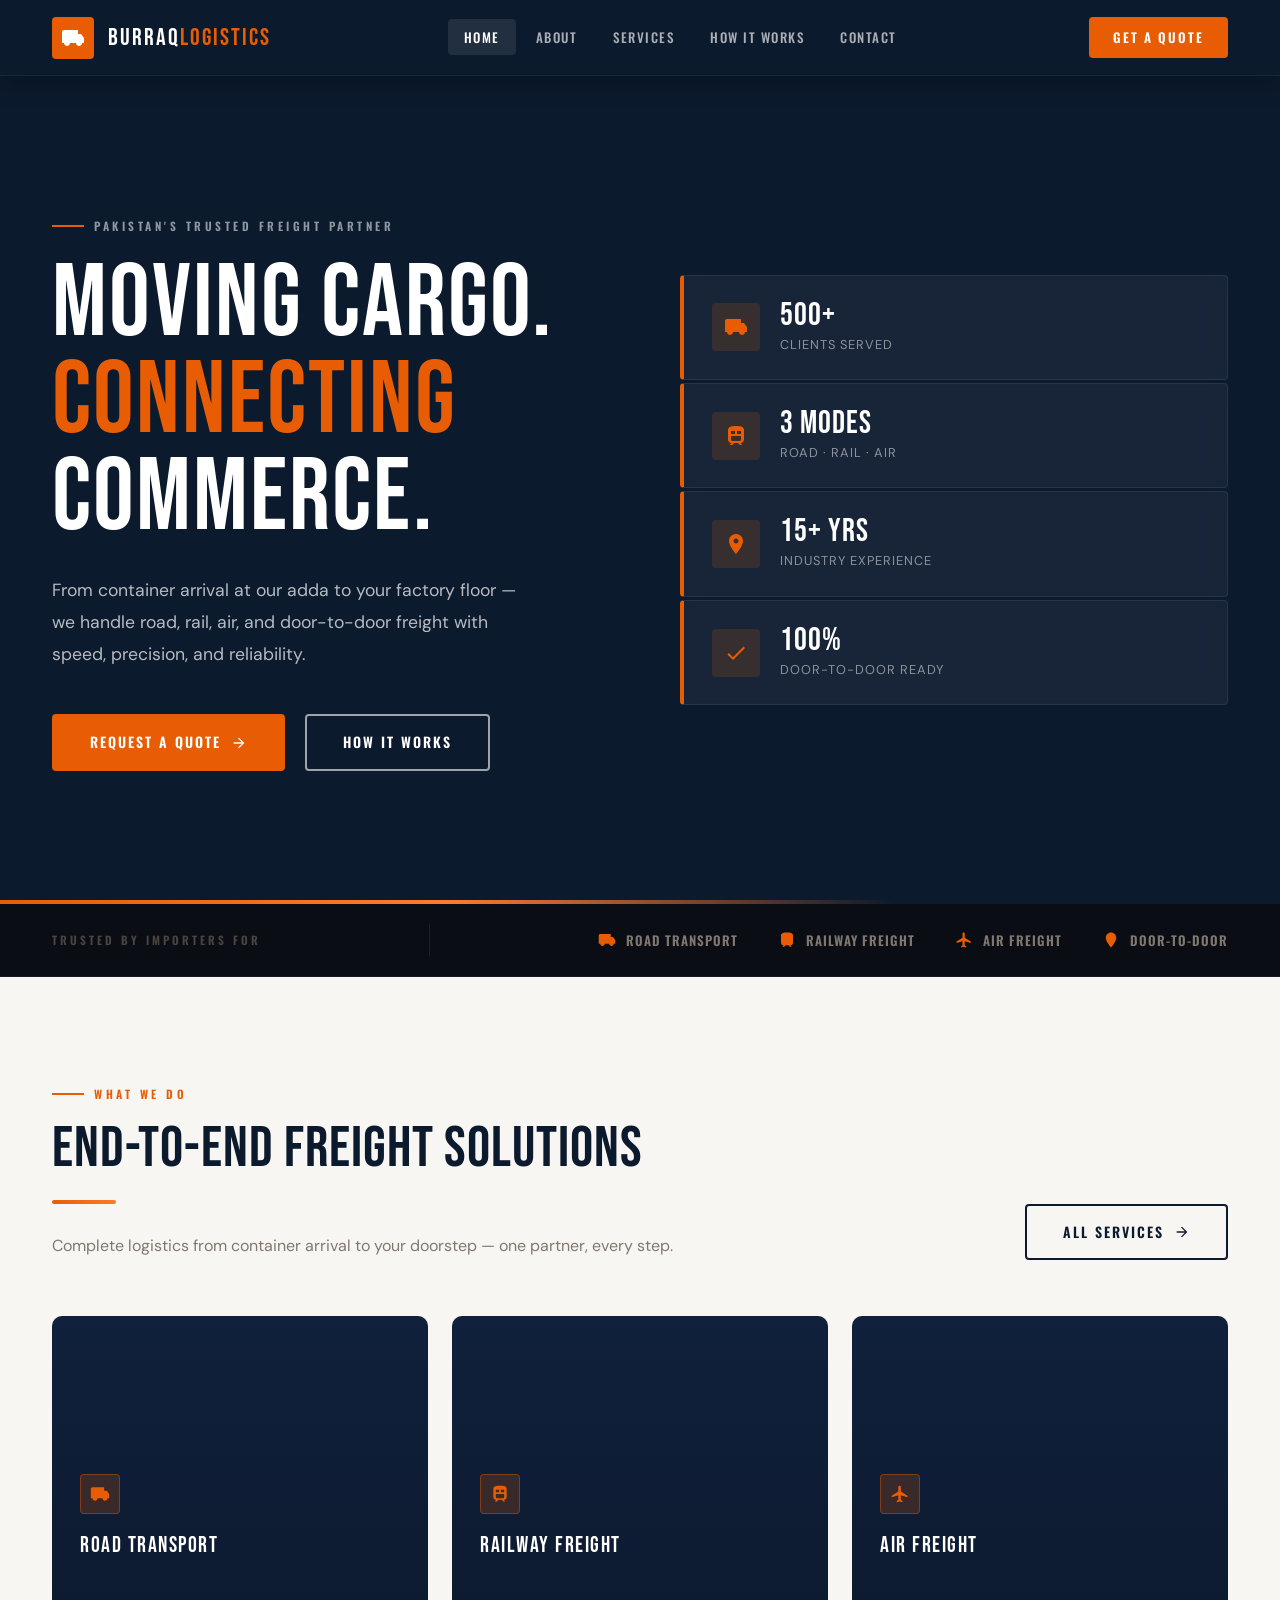
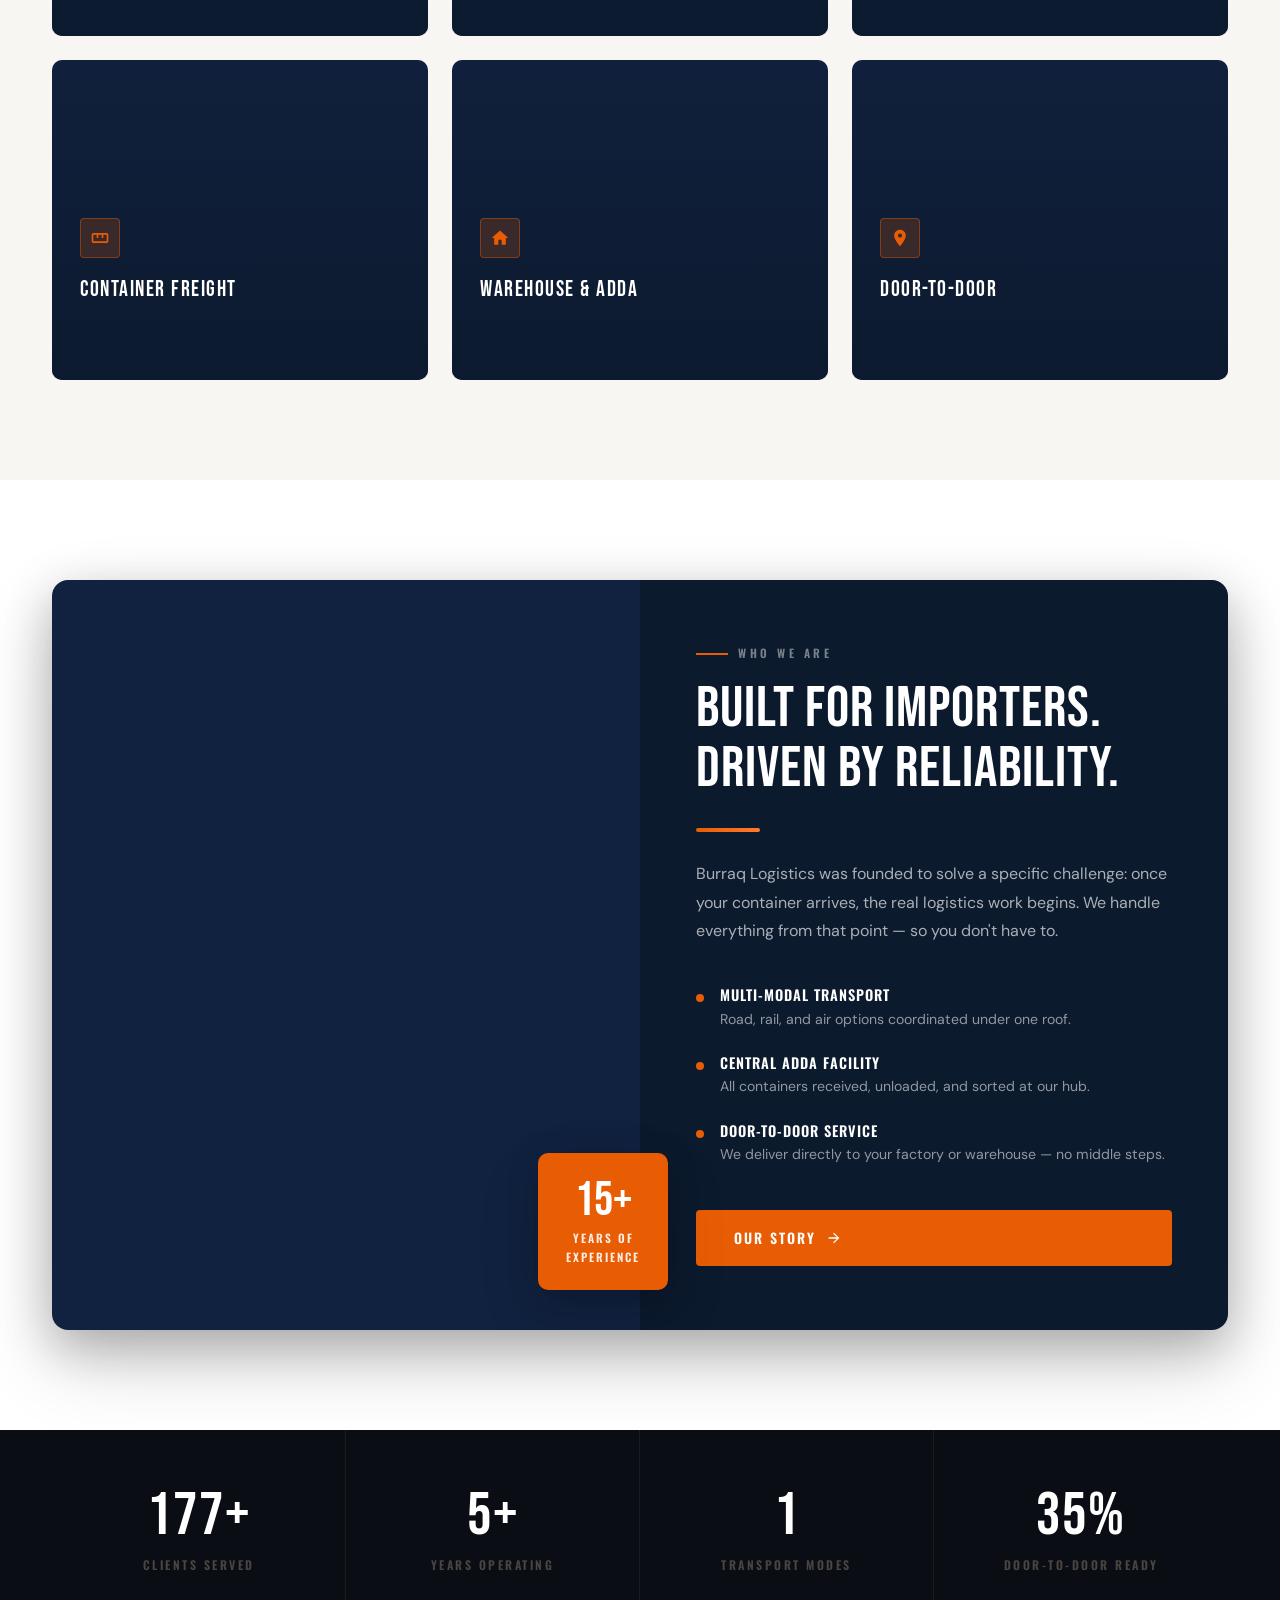
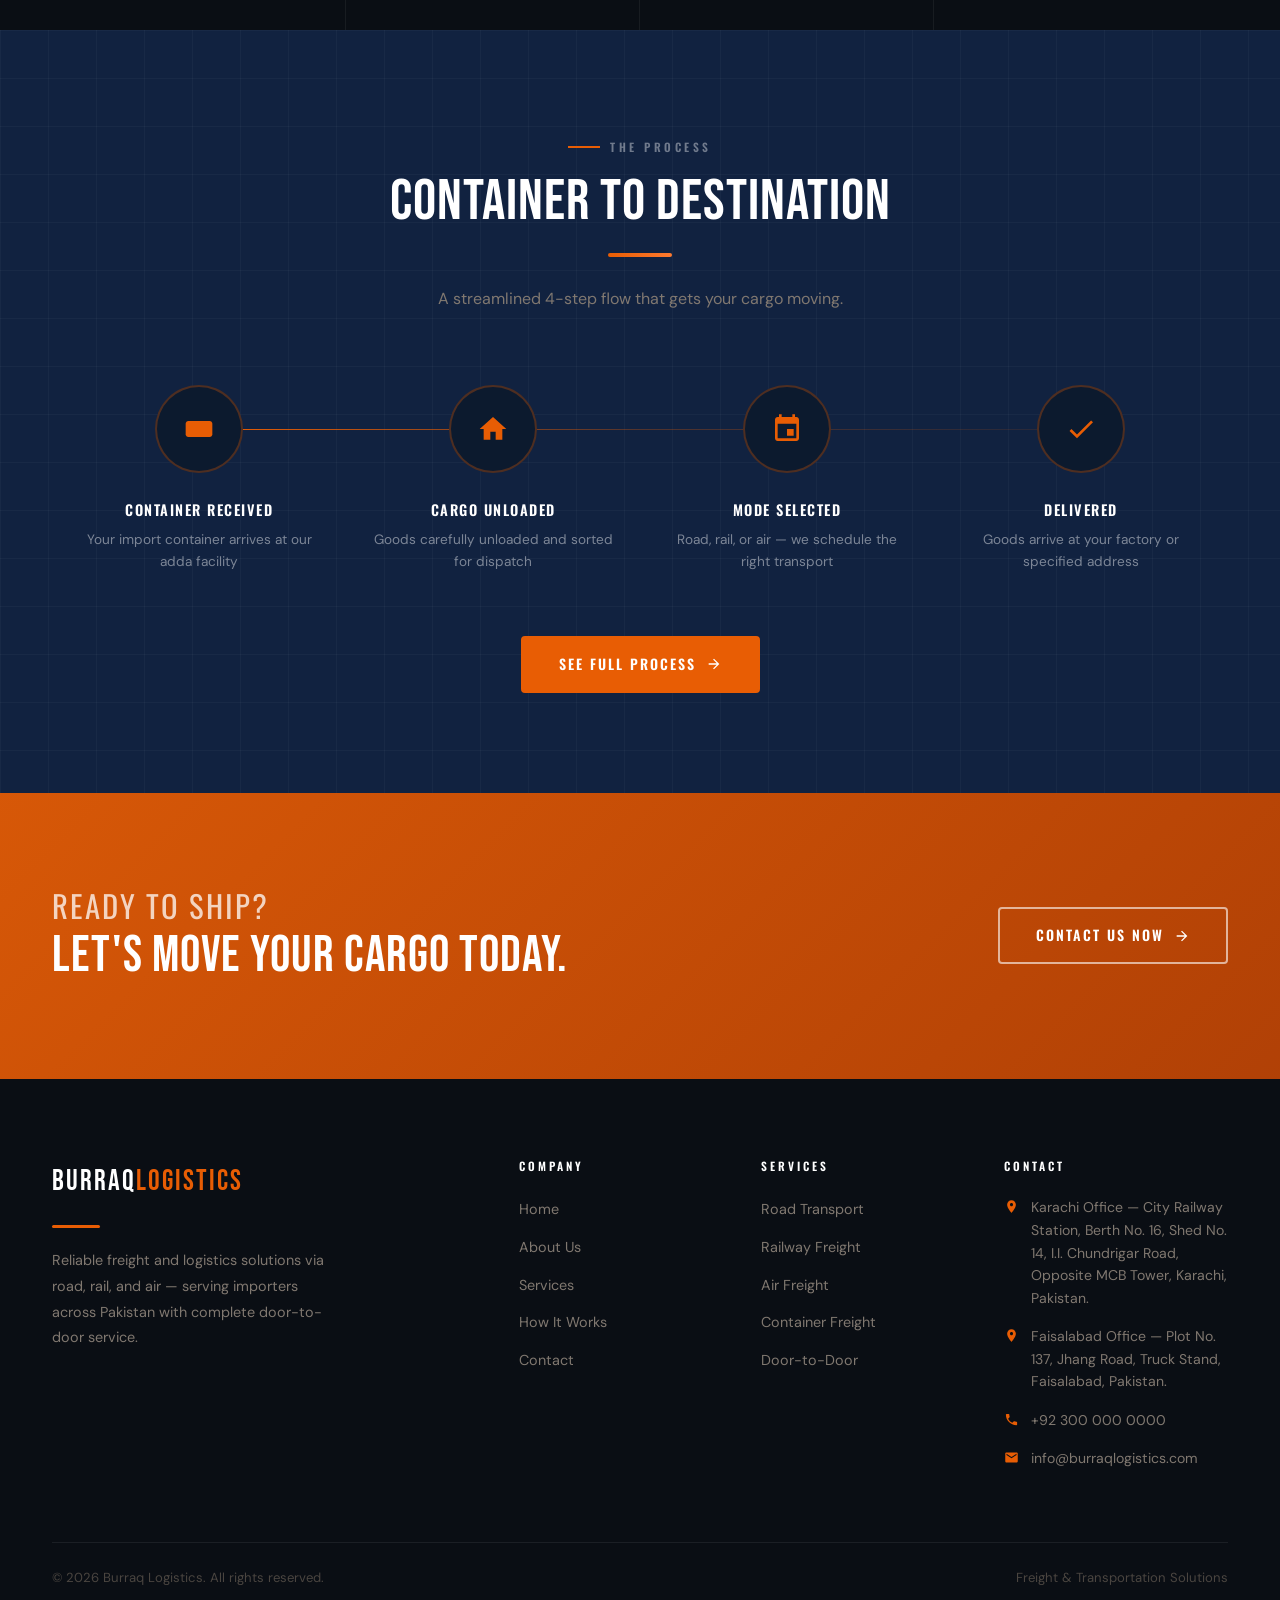
==== commit fa36ea1b: "remove train" ====
--- a/index.html
+++ b/index.html
@@ -52,53 +52,6 @@
       <a href="contact.html" style="color:var(--orange);margin-top:8px;">Get a Quote →</a>
     </div>
   </nav>
-
-  <!-- ============================================================
-       SCROLL PROGRESS TRAIN
-       Locomotive moves left-right as user scrolls the page.
-  ============================================================ -->
-  <div class="scroll-track" aria-hidden="true">
-    <div class="scroll-track__fill"    id="scrollFill"></div>
-    <div class="scroll-track__sleepers"></div>
-    <div class="scroll-track__rail"></div>
-    <div class="scroll-track__loco"    id="scrollLoco">
-      <svg viewBox="0 0 160 42" fill="none" xmlns="http://www.w3.org/2000/svg">
-        <rect x="2" y="14" width="120" height="18" rx="2" fill="#1a3458"/>
-        <path d="M82 14 L82 8 Q82 6 84 6 L108 6 Q112 6 114 9 L120 14 Z" fill="#142844"/>
-        <path d="M120 14 L128 14 L130 18 L120 32 Z" fill="#0c1a2e"/>
-        <rect x="128" y="14" width="8" height="18" rx="1" fill="#0c1a2e"/>
-        <rect x="86" y="8"  width="10" height="8" rx="1" fill="#e85d04" opacity="0.7"/>
-        <rect x="99" y="8"  width="10" height="8" rx="1" fill="#e85d04" opacity="0.5"/>
-        <rect x="20" y="17" width="14" height="8" rx="1" fill="#0c1a2e" opacity="0.8"/>
-        <rect x="38" y="17" width="14" height="8" rx="1" fill="#0c1a2e" opacity="0.8"/>
-        <rect x="56" y="17" width="14" height="8" rx="1" fill="#0c1a2e" opacity="0.8"/>
-        <rect x="2" y="26" width="126" height="3" rx="0" fill="#e85d04" opacity="0.85"/>
-        <rect x="4" y="30" width="122" height="4" rx="1" fill="#0a0e14"/>
-        <rect x="133" y="19" width="5" height="4" rx="1" fill="#e85d04" opacity="0.9"/>
-        <rect x="138" y="20" width="3" height="2" rx="0" fill="#e85d04"/>
-        <rect x="18" y="8"  width="5" height="7" rx="1" fill="#142844"/>
-        <rect x="16" y="6"  width="9" height="3" rx="1" fill="#0c1a2e"/>
-        <rect x="0"  y="22" width="4" height="4" rx="1" fill="#0a0e14"/>
-        <circle class="loco-wheel" cx="22"  cy="35" r="5.5" fill="#0a0e14" stroke="#e85d04" stroke-width="1.4"/>
-        <circle cx="22"  cy="35" r="2" fill="#1a3458"/>
-        <line x1="22" y1="29.5" x2="22" y2="40.5" stroke="#e85d04" stroke-width="0.8" opacity="0.6" class="loco-wheel" style="transform-origin:22px 35px"/>
-        <line x1="16.5" y1="35" x2="27.5" y2="35" stroke="#e85d04" stroke-width="0.8" opacity="0.6" class="loco-wheel" style="transform-origin:22px 35px"/>
-        <circle class="loco-wheel" cx="42"  cy="35" r="5.5" fill="#0a0e14" stroke="#e85d04" stroke-width="1.4"/>
-        <circle cx="42"  cy="35" r="2" fill="#1a3458"/>
-        <circle class="loco-wheel" cx="90"  cy="35" r="5.5" fill="#0a0e14" stroke="#e85d04" stroke-width="1.4"/>
-        <circle cx="90"  cy="35" r="2" fill="#1a3458"/>
-        <circle class="loco-wheel" cx="110" cy="35" r="5.5" fill="#0a0e14" stroke="#e85d04" stroke-width="1.4"/>
-        <circle cx="110" cy="35" r="2" fill="#1a3458"/>
-        <rect x="42" y="33" width="48" height="2" rx="1" fill="#e85d04" opacity="0.35"/>
-        <rect x="62" y="12" width="16" height="4" rx="1" fill="#0c1a2e" opacity="0.6"/>
-      </svg>
-      <span class="scroll-track__loco-light"></span>
-    </div>
-    <div class="scroll-track__dest">
-      <svg viewBox="0 0 24 24"><path d="M14.4 6L14 4H5v17h2v-7h5.6l.4 2h7V6z"/></svg>
-    </div>
-    <span class="scroll-track__label" id="scrollLabel">0%</span>
-  </div>
 
 
 
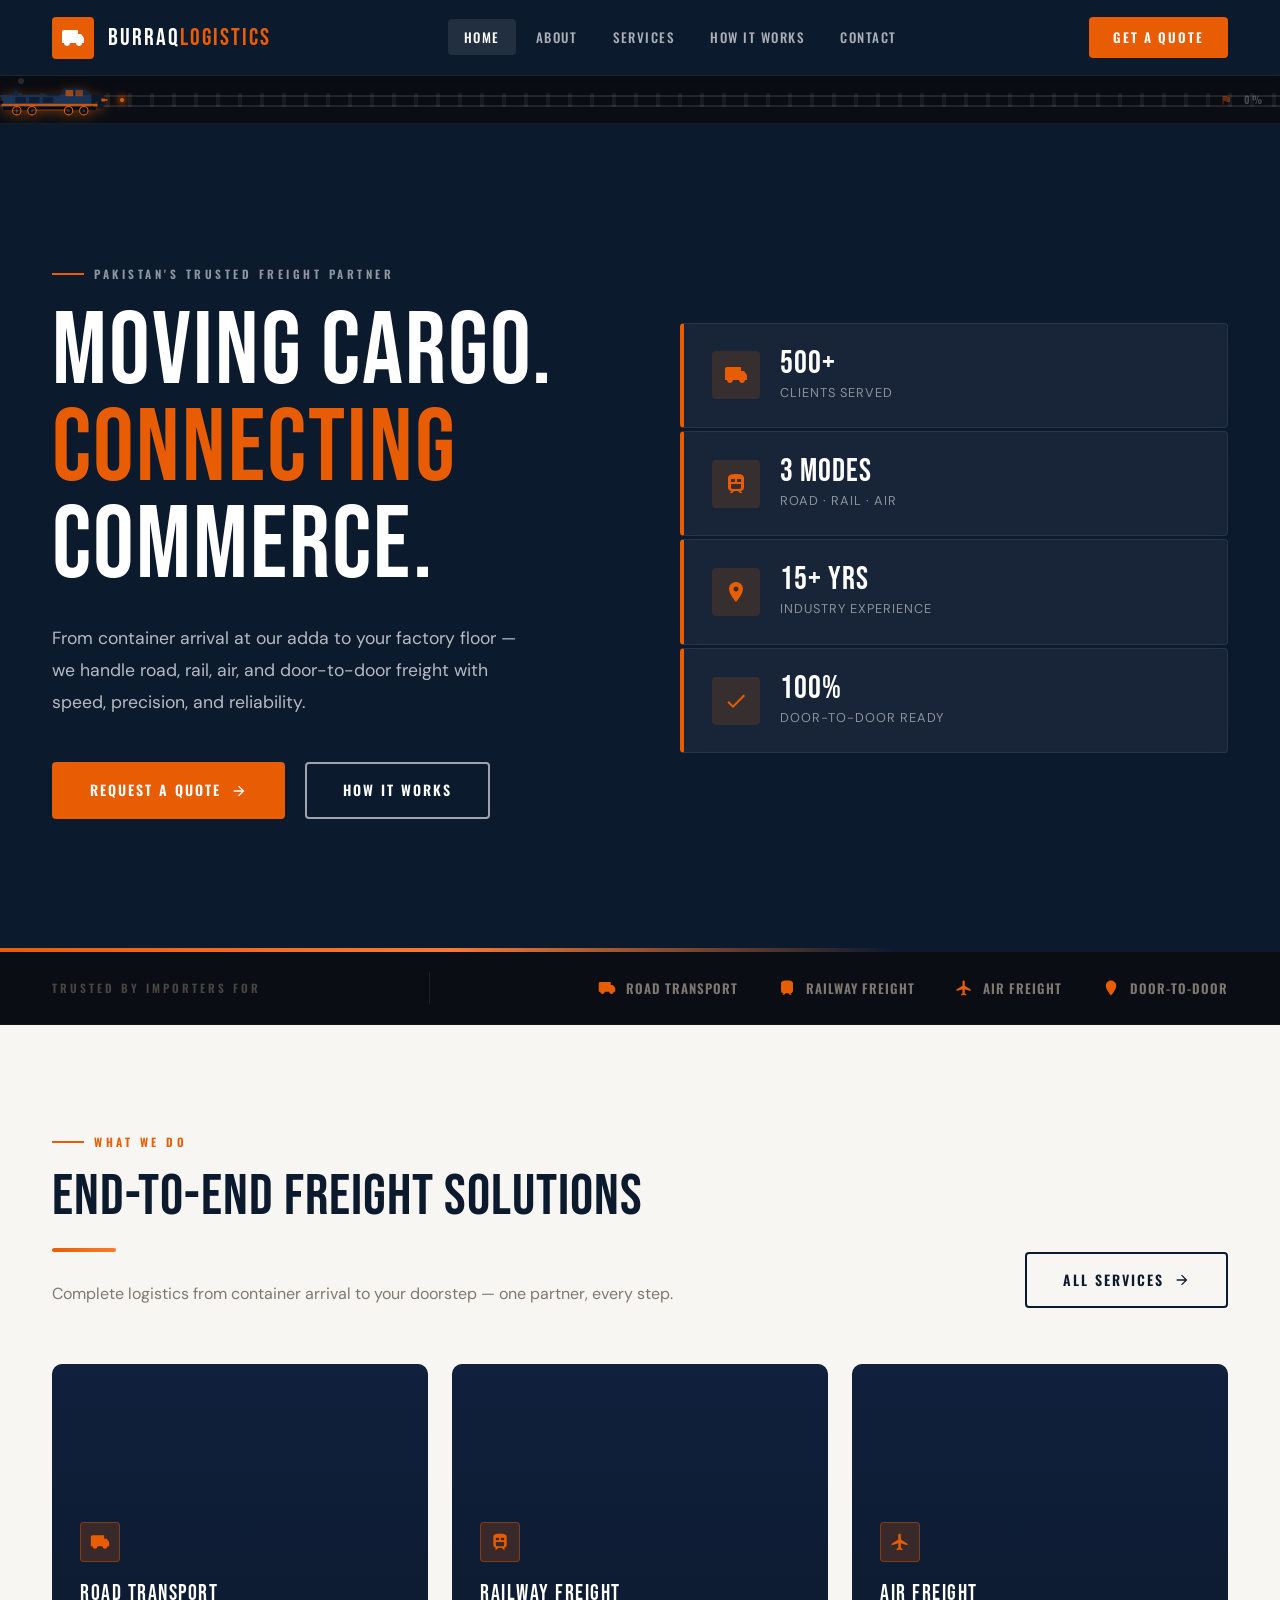
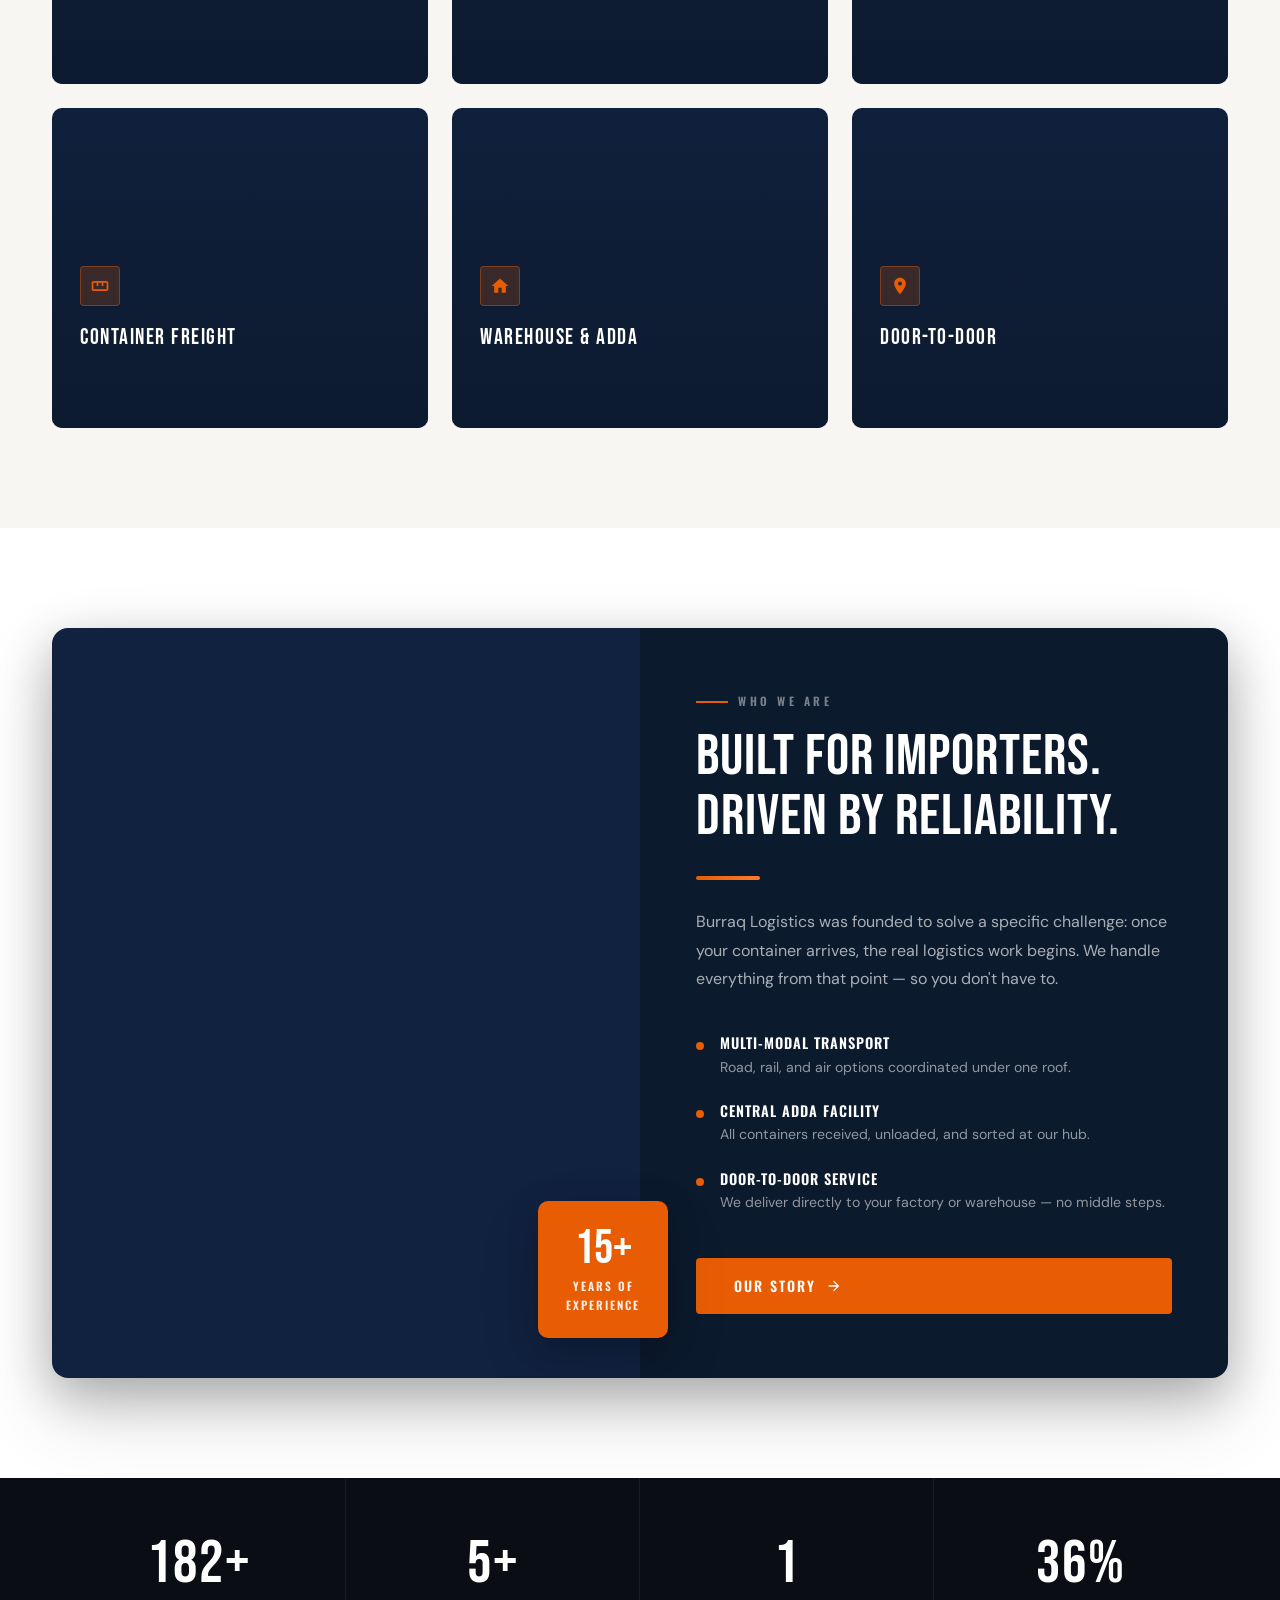
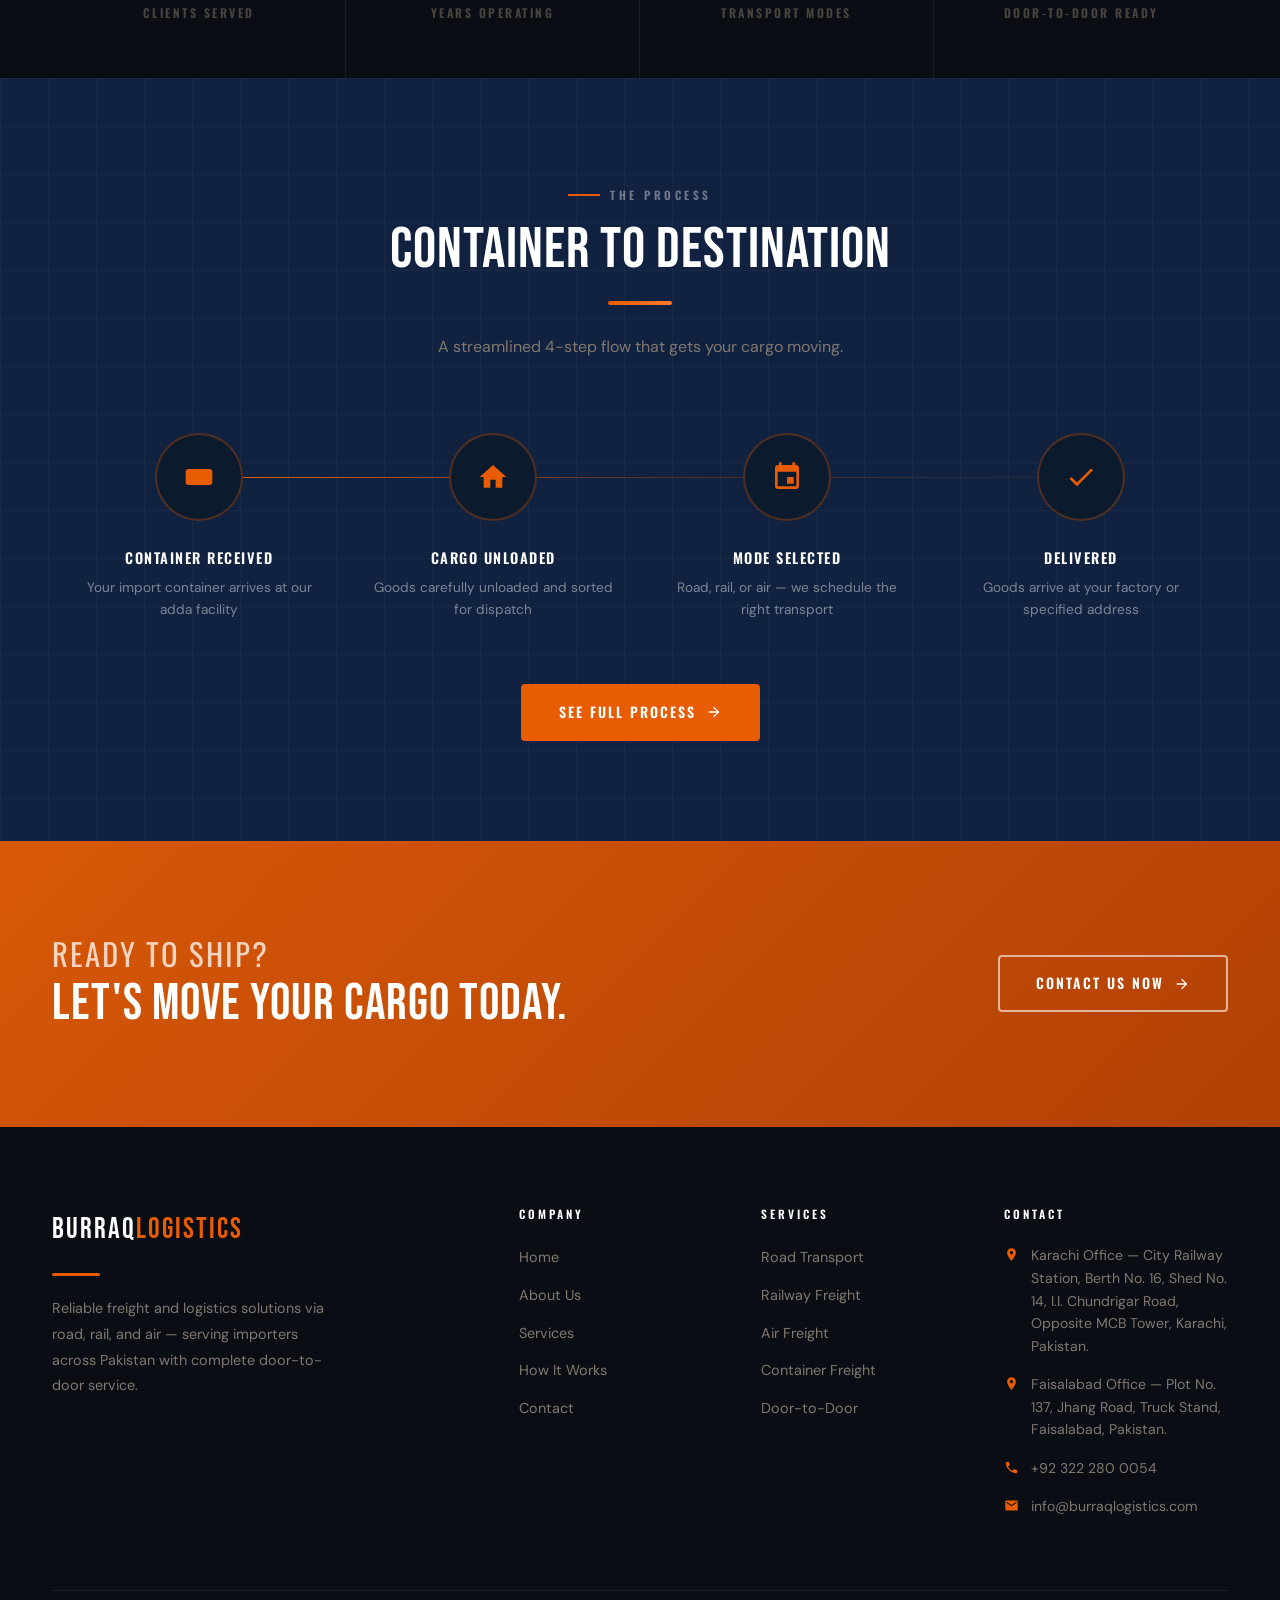
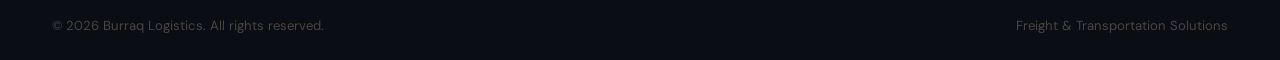
==== commit f70c077b: "final" ====
--- a/index.html
+++ b/index.html
@@ -52,6 +52,53 @@
       <a href="contact.html" style="color:var(--orange);margin-top:8px;">Get a Quote →</a>
     </div>
   </nav>
+
+  <!-- ============================================================
+       SCROLL PROGRESS TRAIN
+       Locomotive moves left-right as user scrolls the page.
+  ============================================================ -->
+  <div class="scroll-track" aria-hidden="true">
+    <div class="scroll-track__fill"    id="scrollFill"></div>
+    <div class="scroll-track__sleepers"></div>
+    <div class="scroll-track__rail"></div>
+    <div class="scroll-track__loco"    id="scrollLoco">
+      <svg viewBox="0 0 160 42" fill="none" xmlns="http://www.w3.org/2000/svg">
+        <rect x="2" y="14" width="120" height="18" rx="2" fill="#1a3458"/>
+        <path d="M82 14 L82 8 Q82 6 84 6 L108 6 Q112 6 114 9 L120 14 Z" fill="#142844"/>
+        <path d="M120 14 L128 14 L130 18 L120 32 Z" fill="#0c1a2e"/>
+        <rect x="128" y="14" width="8" height="18" rx="1" fill="#0c1a2e"/>
+        <rect x="86" y="8"  width="10" height="8" rx="1" fill="#e85d04" opacity="0.7"/>
+        <rect x="99" y="8"  width="10" height="8" rx="1" fill="#e85d04" opacity="0.5"/>
+        <rect x="20" y="17" width="14" height="8" rx="1" fill="#0c1a2e" opacity="0.8"/>
+        <rect x="38" y="17" width="14" height="8" rx="1" fill="#0c1a2e" opacity="0.8"/>
+        <rect x="56" y="17" width="14" height="8" rx="1" fill="#0c1a2e" opacity="0.8"/>
+        <rect x="2" y="26" width="126" height="3" rx="0" fill="#e85d04" opacity="0.85"/>
+        <rect x="4" y="30" width="122" height="4" rx="1" fill="#0a0e14"/>
+        <rect x="133" y="19" width="5" height="4" rx="1" fill="#e85d04" opacity="0.9"/>
+        <rect x="138" y="20" width="3" height="2" rx="0" fill="#e85d04"/>
+        <rect x="18" y="8"  width="5" height="7" rx="1" fill="#142844"/>
+        <rect x="16" y="6"  width="9" height="3" rx="1" fill="#0c1a2e"/>
+        <rect x="0"  y="22" width="4" height="4" rx="1" fill="#0a0e14"/>
+        <circle class="loco-wheel" cx="22"  cy="35" r="5.5" fill="#0a0e14" stroke="#e85d04" stroke-width="1.4"/>
+        <circle cx="22"  cy="35" r="2" fill="#1a3458"/>
+        <line x1="22" y1="29.5" x2="22" y2="40.5" stroke="#e85d04" stroke-width="0.8" opacity="0.6" class="loco-wheel" style="transform-origin:22px 35px"/>
+        <line x1="16.5" y1="35" x2="27.5" y2="35" stroke="#e85d04" stroke-width="0.8" opacity="0.6" class="loco-wheel" style="transform-origin:22px 35px"/>
+        <circle class="loco-wheel" cx="42"  cy="35" r="5.5" fill="#0a0e14" stroke="#e85d04" stroke-width="1.4"/>
+        <circle cx="42"  cy="35" r="2" fill="#1a3458"/>
+        <circle class="loco-wheel" cx="90"  cy="35" r="5.5" fill="#0a0e14" stroke="#e85d04" stroke-width="1.4"/>
+        <circle cx="90"  cy="35" r="2" fill="#1a3458"/>
+        <circle class="loco-wheel" cx="110" cy="35" r="5.5" fill="#0a0e14" stroke="#e85d04" stroke-width="1.4"/>
+        <circle cx="110" cy="35" r="2" fill="#1a3458"/>
+        <rect x="42" y="33" width="48" height="2" rx="1" fill="#e85d04" opacity="0.35"/>
+        <rect x="62" y="12" width="16" height="4" rx="1" fill="#0c1a2e" opacity="0.6"/>
+      </svg>
+      <span class="scroll-track__loco-light"></span>
+    </div>
+    <div class="scroll-track__dest">
+      <svg viewBox="0 0 24 24"><path d="M14.4 6L14 4H5v17h2v-7h5.6l.4 2h7V6z"/></svg>
+    </div>
+    <span class="scroll-track__label" id="scrollLabel">0%</span>
+  </div>
 
 
 
@@ -536,7 +583,7 @@
           </div>
           <div class="footer__contact-row">
             <svg viewBox="0 0 24 24"><path d="M6.62 10.79c1.44 2.83 3.76 5.14 6.59 6.59l2.2-2.2c.27-.27.67-.36 1.02-.24 1.12.37 2.33.57 3.57.57.55 0 1 .45 1 1V20c0 .55-.45 1-1 1-9.39 0-17-7.61-17-17 0-.55.45-1 1-1h3.5c.55 0 1 .45 1 1 0 1.25.2 2.45.57 3.57.11.35.03.74-.25 1.02l-2.2 2.2z"/></svg>
-            <span>+92 300 000 0000</span>
+            <span>+92 322 280 0054</span>
           </div>
           <div class="footer__contact-row">
             <svg viewBox="0 0 24 24"><path d="M20 4H4c-1.1 0-1.99.9-1.99 2L2 18c0 1.1.9 2 2 2h16c1.1 0 2-.9 2-2V6c0-1.1-.9-2-2-2zm0 4l-8 5-8-5V6l8 5 8-5v2z"/></svg>
@@ -554,5 +601,25 @@
   </footer>
 
   <script src="js/main.js"></script>
+
+  <!-- ============================================================
+       WHATSAPP POPUP — fires after 20 seconds per session
+  ============================================================ -->
+  <div class="wa-popup-overlay" id="waPopupOverlay">
+    <div class="wa-popup">
+      <button class="wa-popup__close" id="waPopupClose" aria-label="Close">&#x2715;</button>
+      <div class="wa-popup__icon">
+        <svg viewBox="0 0 24 24"><path d="M17.472 14.382c-.297-.149-1.758-.867-2.03-.967-.273-.099-.471-.148-.67.15-.197.297-.767.966-.94 1.164-.173.199-.347.223-.644.075-.297-.15-1.255-.463-2.39-1.475-.883-.788-1.48-1.761-1.653-2.059-.173-.297-.018-.458.13-.606.134-.133.298-.347.446-.52.149-.174.198-.298.298-.497.099-.198.05-.371-.025-.52-.075-.149-.669-1.612-.916-2.207-.242-.579-.487-.5-.669-.51-.173-.008-.371-.01-.57-.01-.198 0-.52.074-.792.372-.272.297-1.04 1.016-1.04 2.479 0 1.462 1.065 2.875 1.213 3.074.149.198 2.096 3.2 5.077 4.487.709.306 1.262.489 1.694.625.712.227 1.36.195 1.871.118.571-.085 1.758-.719 2.006-1.413.248-.694.248-1.289.173-1.413-.074-.124-.272-.198-.57-.347z"/><path d="M12 0C5.373 0 0 5.373 0 12c0 2.122.554 4.118 1.523 5.847L.057 23.882l6.194-1.438A11.934 11.934 0 0012 24c6.627 0 12-5.373 12-12S18.627 0 12 0zm0 21.894a9.878 9.878 0 01-5.031-1.378l-.361-.214-3.741.981.999-3.648-.235-.374A9.855 9.855 0 012.106 12C2.106 6.58 6.58 2.106 12 2.106S21.894 6.58 21.894 12 17.42 21.894 12 21.894z"/></svg>
+      </div>
+      <h3>Need a Freight Quote?</h3>
+      <p>Chat with our team on WhatsApp — we respond fast. Tell us your cargo details and we will get back to you right away.</p>
+      <a href="https://wa.me/923222800054?text=Hi%2C%20I%27d%20like%20to%20enquire%20about%20freight%20services." class="wa-popup__btn" id="waPopupChat" target="_blank" rel="noopener noreferrer">
+        <svg viewBox="0 0 24 24"><path d="M17.472 14.382c-.297-.149-1.758-.867-2.03-.967-.273-.099-.471-.148-.67.15-.197.297-.767.966-.94 1.164-.173.199-.347.223-.644.075-.297-.15-1.255-.463-2.39-1.475-.883-.788-1.48-1.761-1.653-2.059-.173-.297-.018-.458.13-.606.134-.133.298-.347.446-.52.149-.174.198-.298.298-.497.099-.198.05-.371-.025-.52-.075-.149-.669-1.612-.916-2.207-.242-.579-.487-.5-.669-.51-.173-.008-.371-.01-.57-.01-.198 0-.52.074-.792.372-.272.297-1.04 1.016-1.04 2.479 0 1.462 1.065 2.875 1.213 3.074.149.198 2.096 3.2 5.077 4.487.709.306 1.262.489 1.694.625.712.227 1.36.195 1.871.118.571-.085 1.758-.719 2.006-1.413.248-.694.248-1.289.173-1.413-.074-.124-.272-.198-.57-.347z"/><path d="M12 0C5.373 0 0 5.373 0 12c0 2.122.554 4.118 1.523 5.847L.057 23.882l6.194-1.438A11.934 11.934 0 0012 24c6.627 0 12-5.373 12-12S18.627 0 12 0zm0 21.894a9.878 9.878 0 01-5.031-1.378l-.361-.214-3.741.981.999-3.648-.235-.374A9.855 9.855 0 012.106 12C2.106 6.58 6.58 2.106 12 2.106S21.894 6.58 21.894 12 17.42 21.894 12 21.894z"/></svg>
+        Chat on WhatsApp
+      </a>
+      <button class="wa-popup__dismiss" id="waPopupDismiss">Maybe later</button>
+    </div>
+  </div>
+
 </body>
 </html>
--- a/css/global.css
+++ b/css/global.css
@@ -348,22 +348,37 @@
   transition: transform 0.3s, opacity 0.3s;
 }
 
+
 /* Mobile menu */
 .navbar__mobile-menu {
-  display: none;
+  display: flex;
+  flex-direction: column;
+  gap: 2px;
+  border-top: 2px solid var(--orange);
+  box-shadow: var(--shadow-lg);
   position: absolute;
   top: var(--nav-height);
   left: 0;
   right: 0;
   background: var(--navy-mid);
-  flex-direction: column;
-  gap: 2px;
-  padding: 16px 24px 24px;
-  border-top: 2px solid var(--orange);
-  box-shadow: var(--shadow-lg);
-}
-
-.navbar__mobile-menu.open { display: flex; }
+  /* Animation — slides down on open */
+  max-height: 0;
+  overflow: hidden;
+  opacity: 0;
+  padding-top: 0;
+  padding-bottom: 0;
+  border-top-width: 0;
+  transition: max-height 0.35s ease, opacity 0.3s ease,
+              padding 0.3s ease, border-top-width 0.3s ease;
+}
+
+.navbar__mobile-menu.open {
+  max-height: 400px;
+  opacity: 1;
+  padding-top: 16px;
+  padding-bottom: 24px;
+  border-top-width: 2px;
+}
 
 .navbar__mobile-menu a {
   font-family: var(--font-heading);
@@ -996,3 +1011,154 @@
   .scroll-track { height: 36px; }
   .scroll-track__loco svg { height: 24px; }
 }
+
+
+/* ============================================================
+   WHATSAPP POPUP — appears after 20 seconds
+   ============================================================ */
+
+.wa-popup-overlay {
+  position: fixed;
+  inset: 0;
+  background: rgba(0,0,0,0.45);
+  z-index: 10000;
+  display: flex;
+  align-items: center;
+  justify-content: center;
+  opacity: 0;
+  pointer-events: none;
+  transition: opacity 0.35s ease;
+  backdrop-filter: blur(3px);
+}
+
+.wa-popup-overlay.visible {
+  opacity: 1;
+  pointer-events: all;
+}
+
+/* Popup card */
+.wa-popup {
+  background: var(--white);
+  border-radius: var(--r-lg);
+  padding: 40px 36px 32px;
+  max-width: 420px;
+  width: calc(100% - 40px);
+  text-align: center;
+  position: relative;
+  box-shadow: var(--shadow-xl);
+  transform: translateY(24px) scale(0.96);
+  transition: transform 0.4s ease, opacity 0.35s ease;
+  opacity: 0;
+}
+
+.wa-popup-overlay.visible .wa-popup {
+  transform: translateY(0) scale(1);
+  opacity: 1;
+}
+
+/* Green WhatsApp icon circle */
+.wa-popup__icon {
+  width: 72px;
+  height: 72px;
+  background: #25d366;
+  border-radius: 50%;
+  display: flex;
+  align-items: center;
+  justify-content: center;
+  margin: 0 auto 20px;
+  box-shadow: 0 6px 24px rgba(37,211,102,0.4);
+  animation: float 3s ease-in-out infinite;
+}
+
+.wa-popup__icon svg {
+  width: 38px;
+  height: 38px;
+  fill: var(--white);
+}
+
+.wa-popup h3 {
+  font-family: var(--font-display);
+  font-size: 1.8rem;
+  color: var(--navy);
+  margin-bottom: 10px;
+  letter-spacing: 1px;
+}
+
+.wa-popup p {
+  font-size: 0.92rem;
+  color: var(--gray-500);
+  line-height: 1.7;
+  margin-bottom: 28px;
+}
+
+/* Chat now button */
+.wa-popup__btn {
+  display: inline-flex;
+  align-items: center;
+  justify-content: center;
+  gap: 10px;
+  width: 100%;
+  padding: 15px 24px;
+  background: #25d366;
+  color: var(--white);
+  border-radius: var(--r-sm);
+  font-family: var(--font-heading);
+  font-size: 0.9rem;
+  font-weight: 600;
+  letter-spacing: 2px;
+  text-transform: uppercase;
+  text-decoration: none;
+  transition: background 0.2s, box-shadow 0.2s, transform 0.2s;
+  box-shadow: 0 4px 16px rgba(37,211,102,0.35);
+}
+
+.wa-popup__btn:hover {
+  background: #1ebe5d;
+  box-shadow: 0 6px 24px rgba(37,211,102,0.5);
+  transform: translateY(-1px);
+}
+
+.wa-popup__btn svg {
+  width: 20px;
+  height: 20px;
+  fill: var(--white);
+}
+
+/* Maybe later link */
+.wa-popup__dismiss {
+  display: block;
+  margin-top: 14px;
+  font-size: 0.82rem;
+  color: var(--gray-300);
+  cursor: pointer;
+  transition: color 0.2s;
+  background: none;
+  border: none;
+  font-family: var(--font-body);
+  text-decoration: underline;
+}
+
+.wa-popup__dismiss:hover { color: var(--gray-500); }
+
+/* Close X button */
+.wa-popup__close {
+  position: absolute;
+  top: 14px;
+  right: 16px;
+  background: none;
+  border: none;
+  cursor: pointer;
+  font-size: 1.4rem;
+  color: var(--gray-300);
+  line-height: 1;
+  padding: 4px;
+  transition: color 0.2s;
+  font-family: var(--font-body);
+}
+
+.wa-popup__close:hover { color: var(--navy); }
+
+@media (max-width: 480px) {
+  .wa-popup { padding: 32px 24px 24px; }
+  .wa-popup h3 { font-size: 1.5rem; }
+}
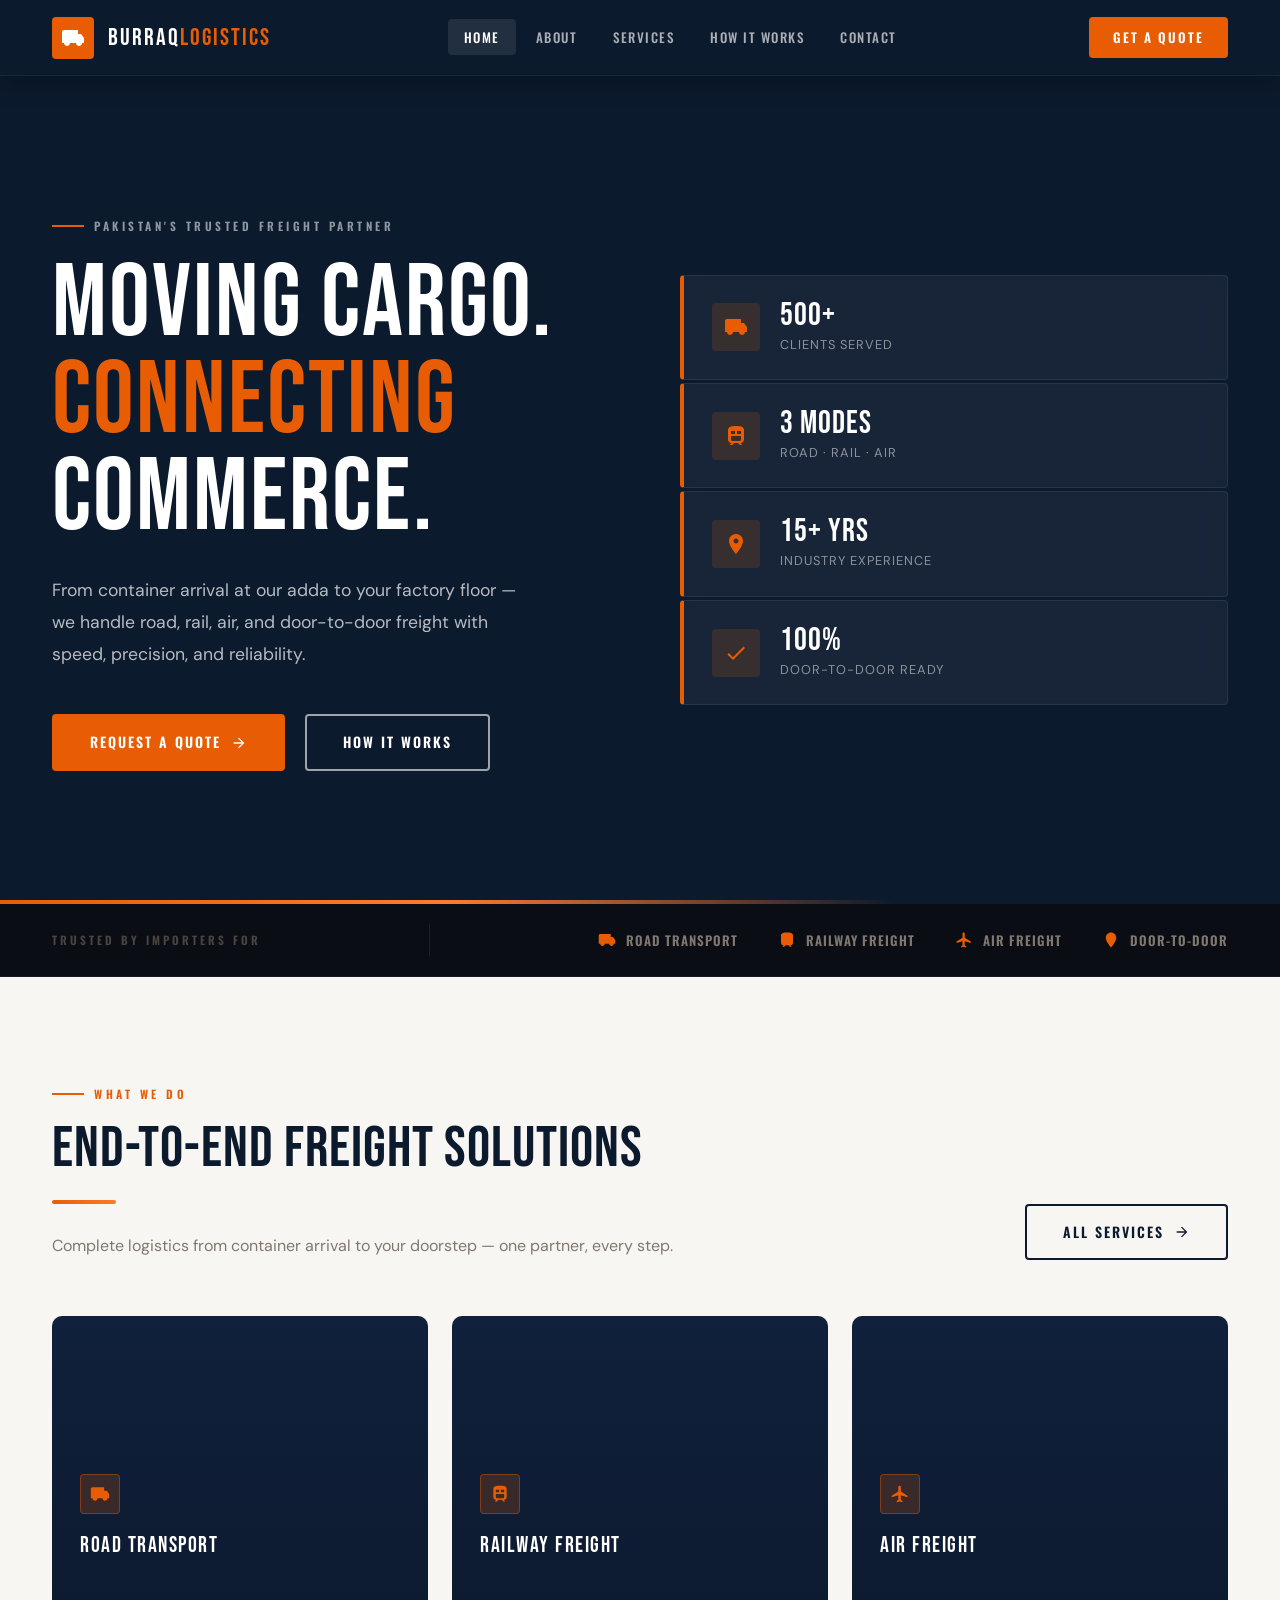
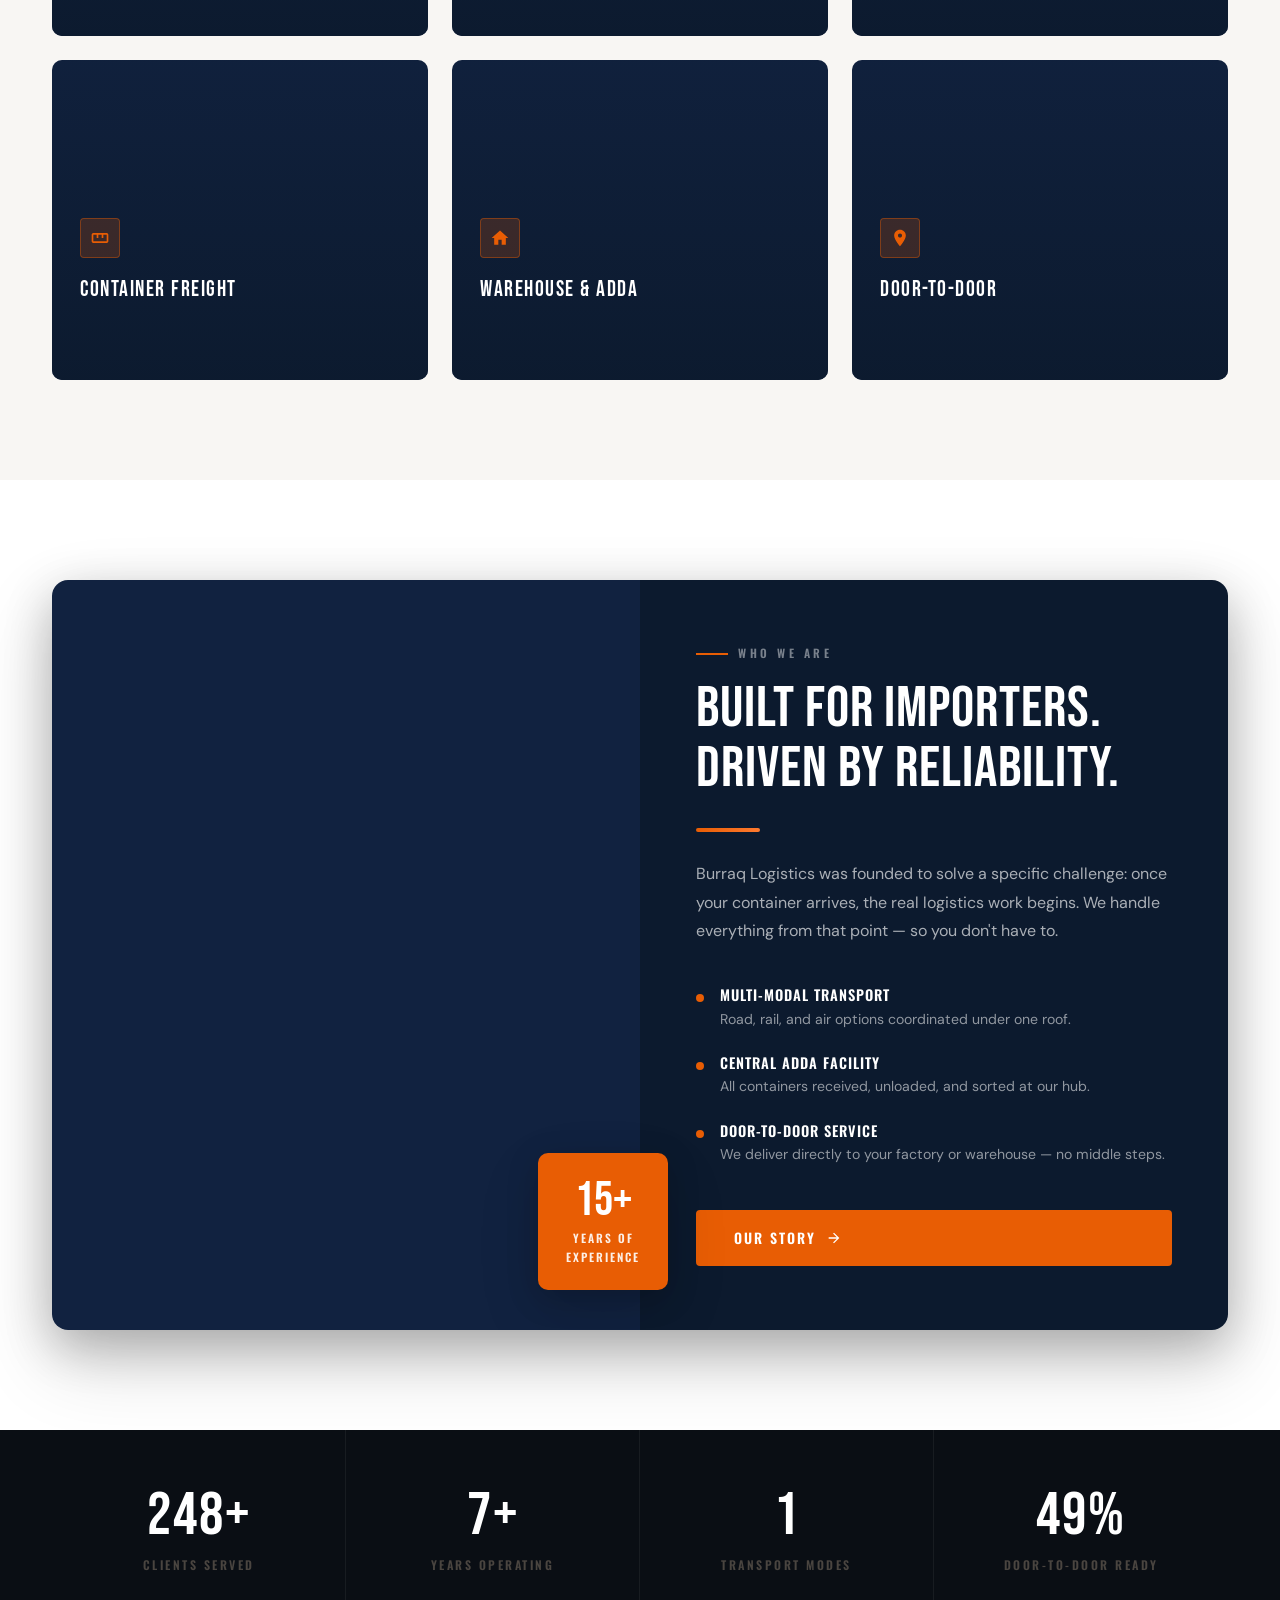
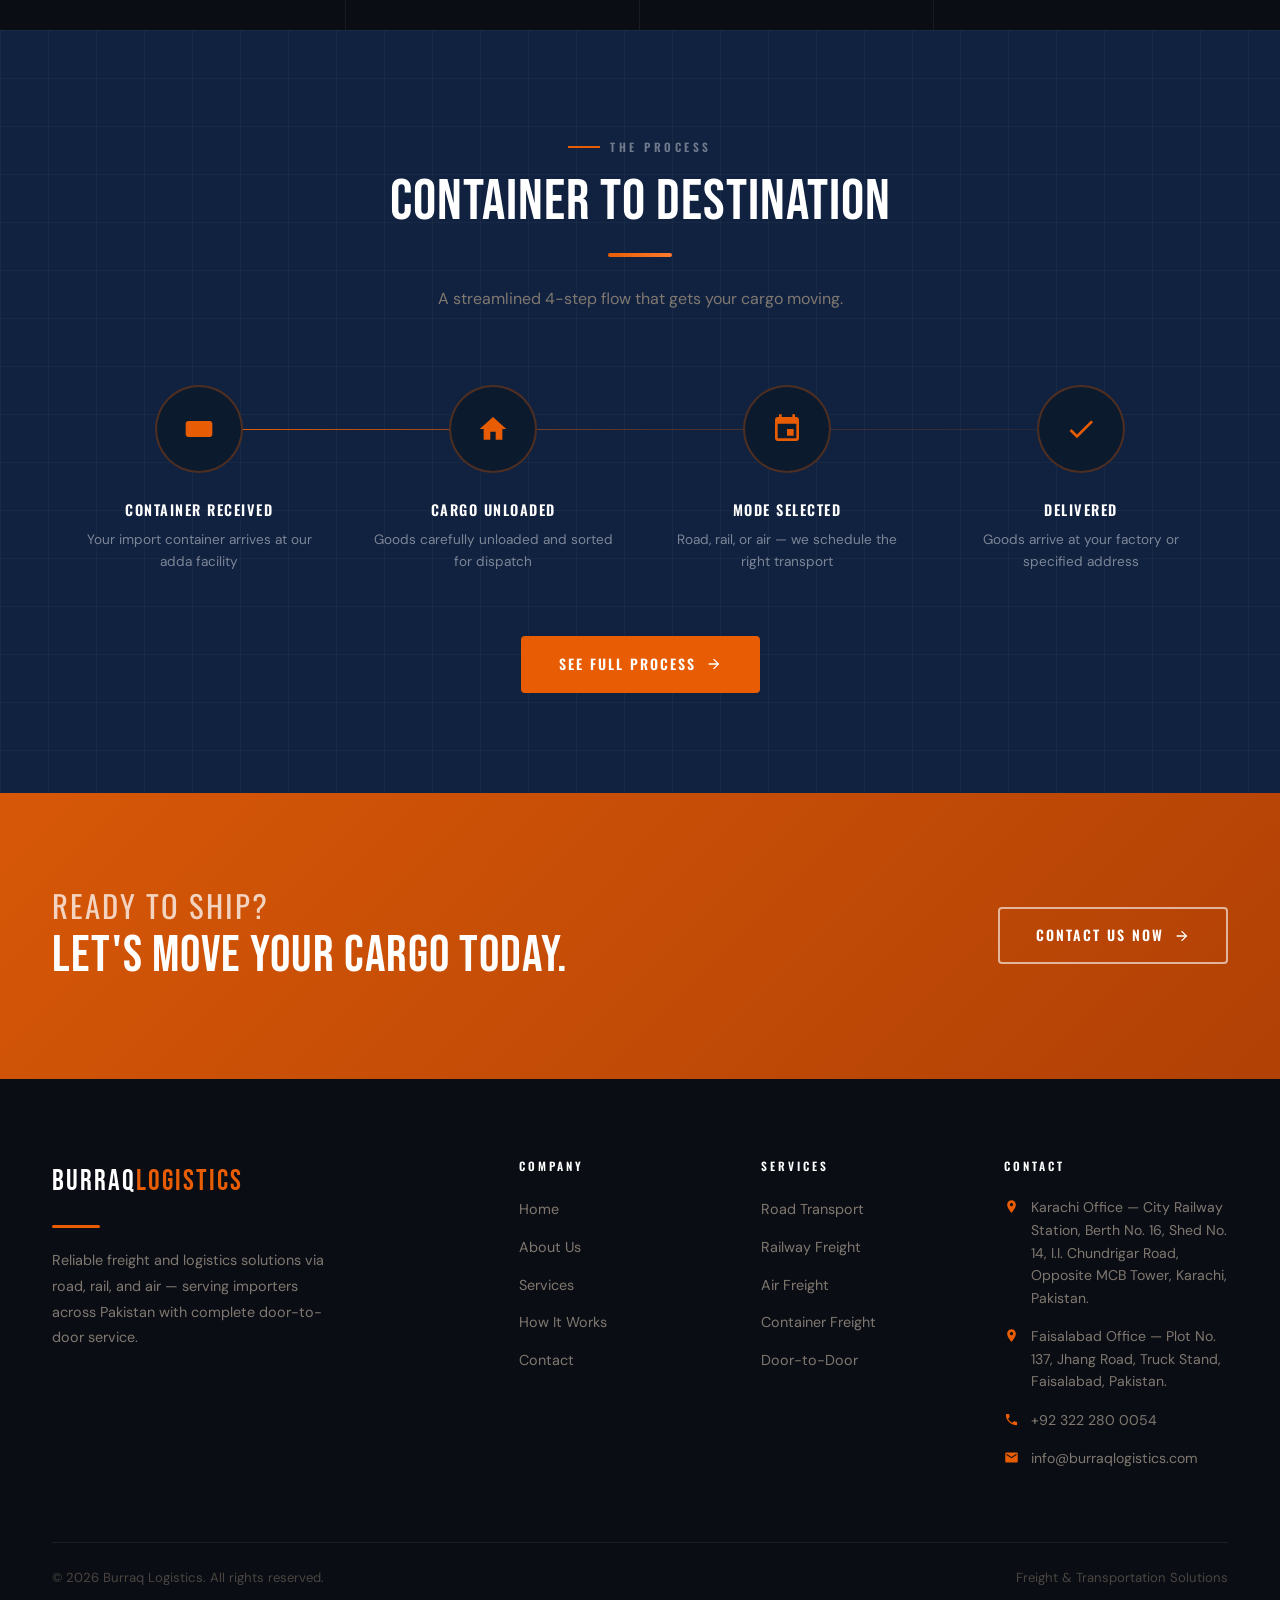
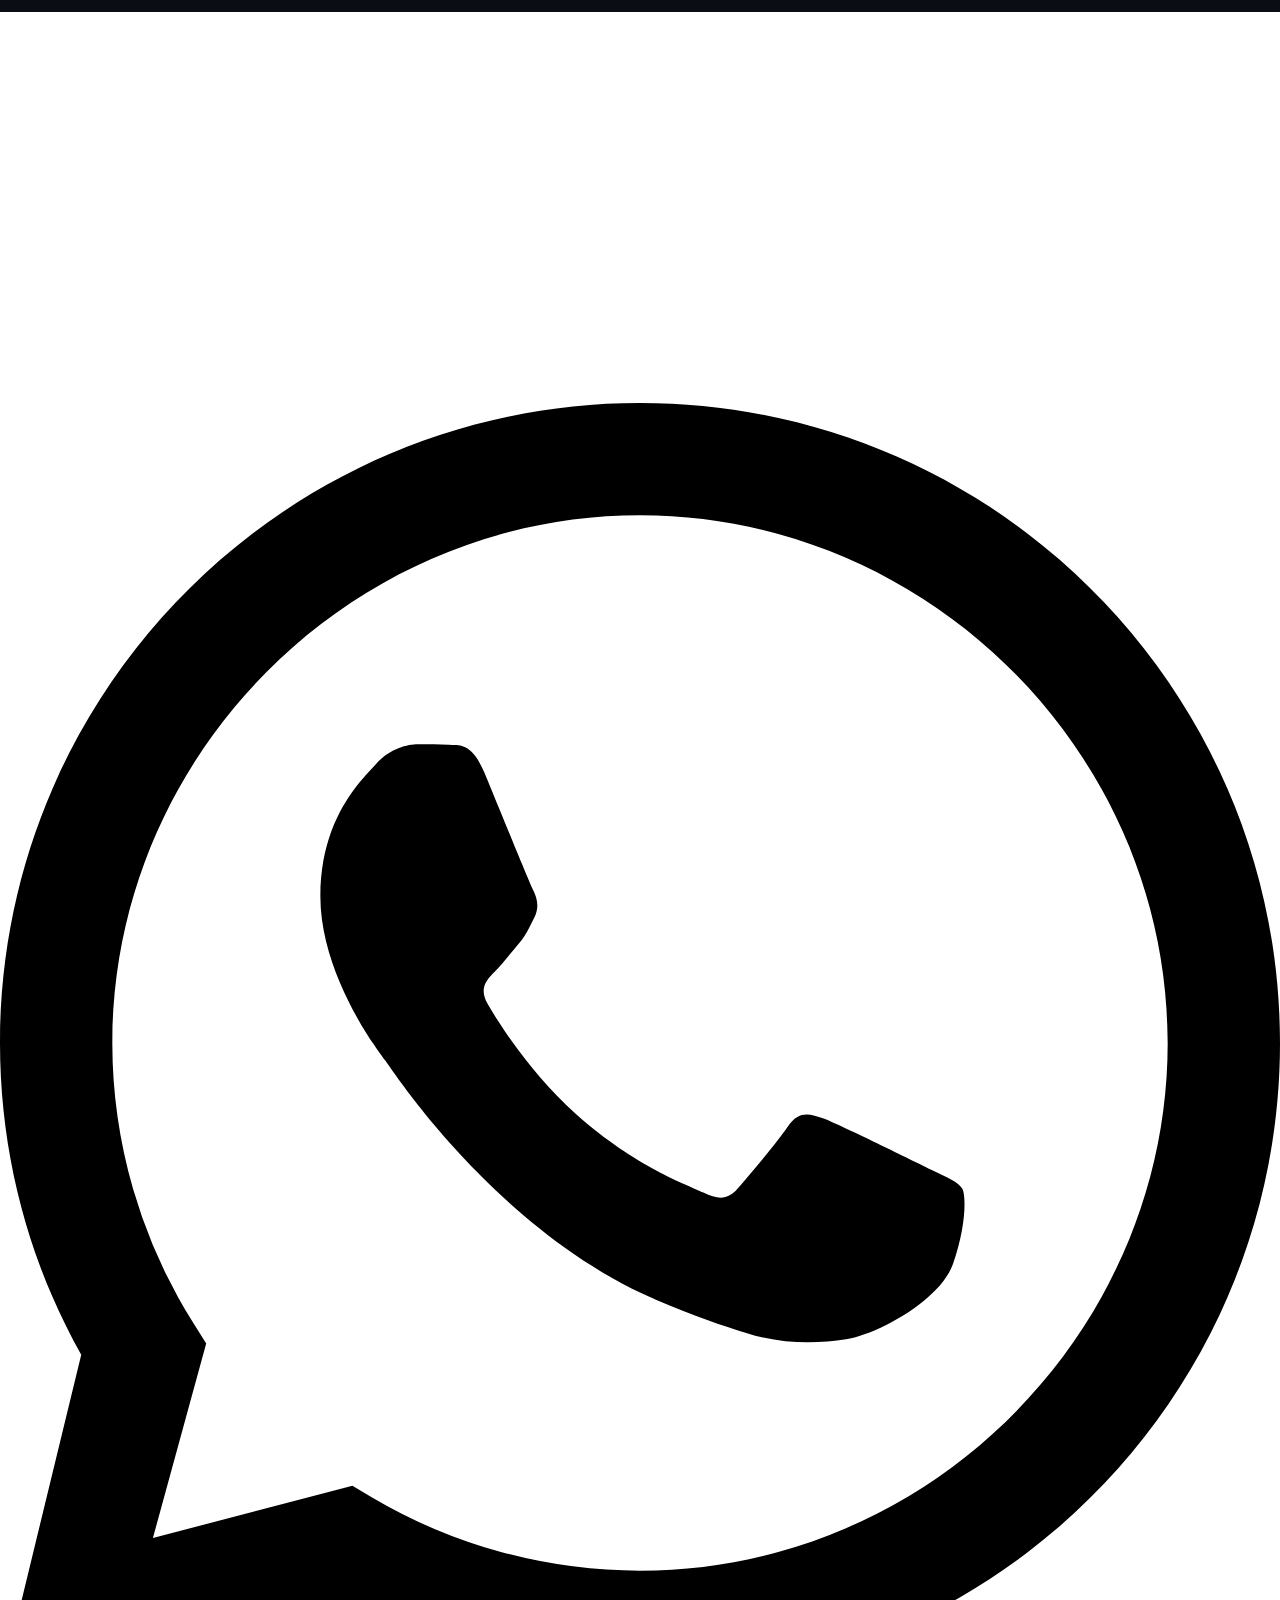
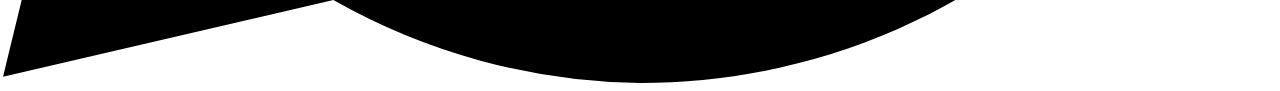
==== commit cc7727c4: "fin" ====
--- a/index.html
+++ b/index.html
@@ -52,55 +52,6 @@
       <a href="contact.html" style="color:var(--orange);margin-top:8px;">Get a Quote →</a>
     </div>
   </nav>
-
-  <!-- ============================================================
-       SCROLL PROGRESS TRAIN
-       Locomotive moves left-right as user scrolls the page.
-  ============================================================ -->
-  <div class="scroll-track" aria-hidden="true">
-    <div class="scroll-track__fill"    id="scrollFill"></div>
-    <div class="scroll-track__sleepers"></div>
-    <div class="scroll-track__rail"></div>
-    <div class="scroll-track__loco"    id="scrollLoco">
-      <svg viewBox="0 0 160 42" fill="none" xmlns="http://www.w3.org/2000/svg">
-        <rect x="2" y="14" width="120" height="18" rx="2" fill="#1a3458"/>
-        <path d="M82 14 L82 8 Q82 6 84 6 L108 6 Q112 6 114 9 L120 14 Z" fill="#142844"/>
-        <path d="M120 14 L128 14 L130 18 L120 32 Z" fill="#0c1a2e"/>
-        <rect x="128" y="14" width="8" height="18" rx="1" fill="#0c1a2e"/>
-        <rect x="86" y="8"  width="10" height="8" rx="1" fill="#e85d04" opacity="0.7"/>
-        <rect x="99" y="8"  width="10" height="8" rx="1" fill="#e85d04" opacity="0.5"/>
-        <rect x="20" y="17" width="14" height="8" rx="1" fill="#0c1a2e" opacity="0.8"/>
-        <rect x="38" y="17" width="14" height="8" rx="1" fill="#0c1a2e" opacity="0.8"/>
-        <rect x="56" y="17" width="14" height="8" rx="1" fill="#0c1a2e" opacity="0.8"/>
-        <rect x="2" y="26" width="126" height="3" rx="0" fill="#e85d04" opacity="0.85"/>
-        <rect x="4" y="30" width="122" height="4" rx="1" fill="#0a0e14"/>
-        <rect x="133" y="19" width="5" height="4" rx="1" fill="#e85d04" opacity="0.9"/>
-        <rect x="138" y="20" width="3" height="2" rx="0" fill="#e85d04"/>
-        <rect x="18" y="8"  width="5" height="7" rx="1" fill="#142844"/>
-        <rect x="16" y="6"  width="9" height="3" rx="1" fill="#0c1a2e"/>
-        <rect x="0"  y="22" width="4" height="4" rx="1" fill="#0a0e14"/>
-        <circle class="loco-wheel" cx="22"  cy="35" r="5.5" fill="#0a0e14" stroke="#e85d04" stroke-width="1.4"/>
-        <circle cx="22"  cy="35" r="2" fill="#1a3458"/>
-        <line x1="22" y1="29.5" x2="22" y2="40.5" stroke="#e85d04" stroke-width="0.8" opacity="0.6" class="loco-wheel" style="transform-origin:22px 35px"/>
-        <line x1="16.5" y1="35" x2="27.5" y2="35" stroke="#e85d04" stroke-width="0.8" opacity="0.6" class="loco-wheel" style="transform-origin:22px 35px"/>
-        <circle class="loco-wheel" cx="42"  cy="35" r="5.5" fill="#0a0e14" stroke="#e85d04" stroke-width="1.4"/>
-        <circle cx="42"  cy="35" r="2" fill="#1a3458"/>
-        <circle class="loco-wheel" cx="90"  cy="35" r="5.5" fill="#0a0e14" stroke="#e85d04" stroke-width="1.4"/>
-        <circle cx="90"  cy="35" r="2" fill="#1a3458"/>
-        <circle class="loco-wheel" cx="110" cy="35" r="5.5" fill="#0a0e14" stroke="#e85d04" stroke-width="1.4"/>
-        <circle cx="110" cy="35" r="2" fill="#1a3458"/>
-        <rect x="42" y="33" width="48" height="2" rx="1" fill="#e85d04" opacity="0.35"/>
-        <rect x="62" y="12" width="16" height="4" rx="1" fill="#0c1a2e" opacity="0.6"/>
-      </svg>
-      <span class="scroll-track__loco-light"></span>
-    </div>
-    <div class="scroll-track__dest">
-      <svg viewBox="0 0 24 24"><path d="M14.4 6L14 4H5v17h2v-7h5.6l.4 2h7V6z"/></svg>
-    </div>
-    <span class="scroll-track__label" id="scrollLabel">0%</span>
-  </div>
-
-
 
   <!-- ============================================================
        HERO
@@ -621,5 +572,17 @@
     </div>
   </div>
 
+
+  <!-- WhatsApp Floating Button -->
+  <a
+    href="https://wa.me/923222800054?text=Hi%2C%20I%27d%20like%20to%20enquire%20about%20freight%20services."
+    class="whatsapp-float"
+    target="_blank"
+    rel="noopener noreferrer"
+    aria-label="Chat on WhatsApp"
+  >
+    <svg viewBox="0 0 24 24"><path d="M17.472 14.382c-.297-.149-1.758-.867-2.03-.967-.273-.099-.471-.148-.67.15-.197.297-.767.966-.94 1.164-.173.199-.347.223-.644.075-.297-.15-1.255-.463-2.39-1.475-.883-.788-1.48-1.761-1.653-2.059-.173-.297-.018-.458.13-.606.134-.133.298-.347.446-.52.149-.174.198-.298.298-.497.099-.198.05-.371-.025-.52-.075-.149-.669-1.612-.916-2.207-.242-.579-.487-.5-.669-.51-.173-.008-.371-.01-.57-.01-.198 0-.52.074-.792.372-.272.297-1.04 1.016-1.04 2.479 0 1.462 1.065 2.875 1.213 3.074.149.198 2.096 3.2 5.077 4.487.709.306 1.262.489 1.694.625.712.227 1.36.195 1.871.118.571-.085 1.758-.719 2.006-1.413.248-.694.248-1.289.173-1.413-.074-.124-.272-.198-.57-.347z"/><path d="M12 0C5.373 0 0 5.373 0 12c0 2.122.554 4.118 1.523 5.847L.057 23.882l6.194-1.438A11.934 11.934 0 0012 24c6.627 0 12-5.373 12-12S18.627 0 12 0zm0 21.894a9.878 9.878 0 01-5.031-1.378l-.361-.214-3.741.981.999-3.648-.235-.374A9.855 9.855 0 012.106 12C2.106 6.58 6.58 2.106 12 2.106S21.894 6.58 21.894 12 17.42 21.894 12 21.894z"/></svg>
+  </a>
+
 </body>
 </html>
--- a/css/global.css
+++ b/css/global.css
@@ -819,197 +819,6 @@
 }
 
 
-/* ============================================================
-   SCROLL TRAIN PROGRESS BAR
-   A thin track strip below the navbar.
-   The locomotive moves left→right as the user scrolls.
-   ============================================================ */
-
-.scroll-track {
-  position: sticky;
-  top: var(--nav-height);
-  z-index: 999;
-  width: 100%;
-  height: 48px;
-  background: var(--black);
-  border-bottom: 1px solid rgba(255,255,255,0.06);
-  overflow: hidden;
-  flex-shrink: 0;
-}
-
-/* Orange filled progress bar — grows as you scroll */
-.scroll-track__fill {
-  position: absolute;
-  top: 0;
-  left: 0;
-  height: 100%;
-  width: 0%;
-  background: linear-gradient(
-    to right,
-    rgba(232,93,4,0.18),
-    rgba(232,93,4,0.08)
-  );
-  transition: width 0.1s linear;
-  pointer-events: none;
-}
-
-/* The rail line — two thin horizontal lines like actual tracks */
-.scroll-track__rail {
-  position: absolute;
-  top: 50%;
-  left: 0;
-  right: 0;
-  transform: translateY(-50%);
-  pointer-events: none;
-}
-
-/* Top rail line */
-.scroll-track__rail::before {
-  content: '';
-  position: absolute;
-  top: -5px;
-  left: 0;
-  right: 0;
-  height: 2px;
-  background: rgba(255,255,255,0.1);
-}
-
-/* Bottom rail line */
-.scroll-track__rail::after {
-  content: '';
-  position: absolute;
-  top: 5px;
-  left: 0;
-  right: 0;
-  height: 2px;
-  background: rgba(255,255,255,0.1);
-}
-
-/* Sleeper ties — repeating vertical dashes */
-.scroll-track__sleepers {
-  position: absolute;
-  top: 50%;
-  left: 0;
-  right: 0;
-  transform: translateY(-50%);
-  height: 14px;
-  background-image: repeating-linear-gradient(
-    to right,
-    transparent,
-    transparent 18px,
-    rgba(255,255,255,0.06) 18px,
-    rgba(255,255,255,0.06) 22px
-  );
-  pointer-events: none;
-}
-
-/* The locomotive — absolutely positioned, moves via JS */
-.scroll-track__loco {
-  position: absolute;
-  top: 50%;
-  left: 0;
-  transform: translateY(-50%);
-  transition: left 0.12s linear;
-  pointer-events: none;
-  display: flex;
-  align-items: center;
-  gap: 0;
-}
-
-/* Smoke puff that appears above the chimney */
-.scroll-track__loco::before {
-  content: '';
-  position: absolute;
-  top: -6px;
-  left: 18px;
-  width: 6px;
-  height: 6px;
-  border-radius: 50%;
-  background: rgba(255,255,255,0.15);
-  animation: smokePuff 2s ease-in-out infinite;
-}
-
-@keyframes smokePuff {
-  0%   { opacity: 0.7; transform: scale(1) translateY(0); }
-  100% { opacity: 0;   transform: scale(2.5) translateY(-10px); }
-}
-
-/* The SVG locomotive itself */
-.scroll-track__loco svg {
-  height: 32px;
-  width: auto;
-  display: block;
-  filter: drop-shadow(0 2px 6px rgba(232,93,4,0.4));
-}
-
-/* Orange glow dot at front of train */
-.scroll-track__loco-light {
-  width: 4px;
-  height: 4px;
-  border-radius: 50%;
-  background: var(--orange);
-  box-shadow: 0 0 6px 2px rgba(232,93,4,0.7);
-  position: absolute;
-  right: -2px;
-  top: 50%;
-  transform: translateY(-50%);
-  animation: headlight 1.8s ease-in-out infinite alternate;
-}
-
-@keyframes headlight {
-  from { opacity: 0.7; box-shadow: 0 0 6px 2px rgba(232,93,4,0.5); }
-  to   { opacity: 1;   box-shadow: 0 0 10px 4px rgba(232,93,4,0.9); }
-}
-
-/* Wheel rotation animation */
-.loco-wheel {
-  animation: wheelSpin 0.4s linear infinite;
-  transform-origin: center;
-}
-
-@keyframes wheelSpin {
-  from { transform: rotate(0deg); }
-  to   { transform: rotate(360deg); }
-}
-
-/* Progress percentage label (right side) */
-.scroll-track__label {
-  position: absolute;
-  right: 16px;
-  top: 50%;
-  transform: translateY(-50%);
-  font-family: var(--font-heading);
-  font-size: 0.65rem;
-  font-weight: 600;
-  letter-spacing: 2px;
-  text-transform: uppercase;
-  color: rgba(255,255,255,0.25);
-  pointer-events: none;
-  user-select: none;
-}
-
-/* Destination marker on the far right */
-.scroll-track__dest {
-  position: absolute;
-  right: 48px;
-  top: 50%;
-  transform: translateY(-50%);
-  display: flex;
-  align-items: center;
-  gap: 6px;
-  pointer-events: none;
-}
-
-.scroll-track__dest svg {
-  width: 12px;
-  height: 12px;
-  fill: rgba(232,93,4,0.4);
-}
-
-/* Hide on very small screens */
-@media (max-width: 480px) {
-  .scroll-track { height: 36px; }
-  .scroll-track__loco svg { height: 24px; }
 }
 
 
